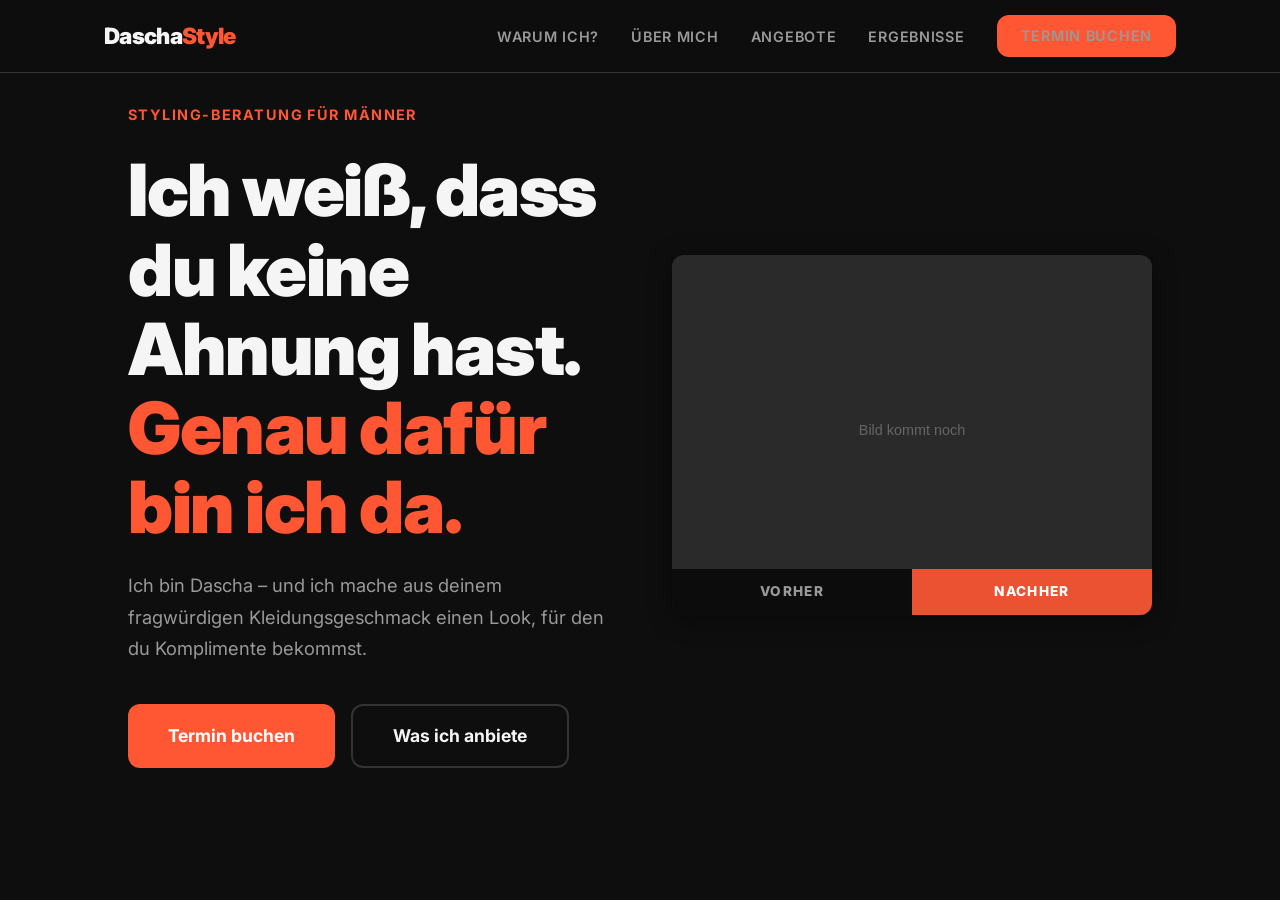
==== index.html @ de593254 "feat: hero section with before/after image and CTA Co-Authored-By: Claude Opus 4.6 (1M context) <nor" ====
<!DOCTYPE html>
<html lang="de">
<head>
  <meta charset="UTF-8">
  <meta name="viewport" content="width=device-width, initial-scale=1.0">
  <meta name="description" content="Styling-Beratung für Männer – Ich mache aus deinem fragwürdigen Kleidungsgeschmack einen Look, der sitzt. Komplett-Styling oder Sprechstunde buchen.">
  <title>DashaStyle – Dein Style-Upgrade</title>
  <link rel="preconnect" href="https://fonts.googleapis.com">
  <link rel="preconnect" href="https://fonts.gstatic.com" crossorigin>
  <link href="https://fonts.googleapis.com/css2?family=Inter:wght@400;600;700;800;900&display=swap" rel="stylesheet">
  <link rel="stylesheet" href="css/style.css">
</head>
<body>

  <!-- Navigation -->
  <nav class="nav" id="nav">
    <div class="nav__inner container">
      <a href="#" class="nav__logo">Dascha<span>Style</span></a>
      <button class="nav__toggle" id="nav-toggle" aria-label="Menü öffnen">
        <span></span><span></span><span></span>
      </button>
      <ul class="nav__links" id="nav-links">
        <li><a href="#problem">Warum ich?</a></li>
        <li><a href="#about">Über mich</a></li>
        <li><a href="#angebote">Angebote</a></li>
        <li><a href="#galerie">Ergebnisse</a></li>
        <li><a href="#buchung" class="btn btn-primary btn--nav">Termin buchen</a></li>
      </ul>
    </div>
  </nav>

  <main>
    <!-- Hero -->
    <section class="hero" id="hero">
      <div class="container">
        <div class="hero__content">
          <p class="hero__tagline">Styling-Beratung für Männer</p>
          <h1 class="hero__title">Ich weiß, dass du keine Ahnung hast.<br><span>Genau dafür bin ich da.</span></h1>
          <p class="hero__subtitle">Ich bin Dascha – und ich mache aus deinem fragwürdigen Kleidungsgeschmack einen Look, für den du Komplimente bekommst.</p>
          <div class="hero__ctas">
            <a href="#buchung" class="btn btn-primary">Termin buchen</a>
            <a href="#angebote" class="btn btn-outline">Was ich anbiete</a>
          </div>
        </div>
        <div class="hero__image">
          <div class="hero__before-after">
            <img src="images/hero-before-after.webp" alt="Vorher-Nachher Transformation: Von planlos zu stylisch" onerror="this.src='images/placeholder.svg'">
            <div class="hero__labels">
              <span class="hero__label hero__label--before">Vorher</span>
              <span class="hero__label hero__label--after">Nachher</span>
            </div>
          </div>
        </div>
      </div>
    </section>
  </main>

  <script src="js/main.js"></script>
</body>
</html>
---- css/style.css ----
/* ============================================
   DashaStyle – Custom Properties & Base Styles
   ============================================ */

:root {
  /* Farben – Frech & Selbstbewusst */
  --color-bg: #0e0e0e;
  --color-bg-elevated: #1a1a1a;
  --color-bg-card: #222222;
  --color-text: #f5f5f5;
  --color-text-muted: #999999;
  --color-accent: #ff5733;
  --color-accent-hover: #ff7a5c;
  --color-highlight: #ffd700;
  --color-whatsapp: #25d366;
  --color-border: #333333;

  /* Typografie */
  --font-heading: 'Inter', 'Helvetica Neue', sans-serif;
  --font-body: 'Inter', 'Helvetica Neue', sans-serif;
  --font-size-hero: clamp(2.5rem, 6vw, 4.5rem);
  --font-size-h2: clamp(1.8rem, 4vw, 3rem);
  --font-size-h3: clamp(1.2rem, 2.5vw, 1.5rem);
  --font-size-body: 1.05rem;
  --font-size-small: 0.9rem;

  /* Spacing */
  --section-padding: clamp(4rem, 8vw, 8rem) clamp(1.5rem, 5vw, 4rem);
  --container-max: 1200px;
  --gap: 2rem;

  /* Effekte */
  --radius: 12px;
  --radius-sm: 8px;
  --shadow: 0 4px 24px rgba(0, 0, 0, 0.4);
  --transition: 0.3s ease;
}

/* Reset */
*, *::before, *::after {
  margin: 0;
  padding: 0;
  box-sizing: border-box;
}

html {
  scroll-behavior: smooth;
  scroll-padding-top: 80px;
}

body {
  font-family: var(--font-body);
  font-size: var(--font-size-body);
  line-height: 1.6;
  color: var(--color-text);
  background-color: var(--color-bg);
  -webkit-font-smoothing: antialiased;
}

img {
  max-width: 100%;
  height: auto;
  display: block;
}

a {
  color: var(--color-accent);
  text-decoration: none;
  transition: color var(--transition);
}

a:hover {
  color: var(--color-accent-hover);
}

/* Container */
.container {
  max-width: var(--container-max);
  margin: 0 auto;
  padding: 0 clamp(1.5rem, 5vw, 4rem);
}

/* Section Base */
section {
  padding: var(--section-padding);
}

section:nth-child(even) {
  background-color: var(--color-bg-elevated);
}

/* Headings */
h1, h2, h3 {
  font-family: var(--font-heading);
  font-weight: 800;
  line-height: 1.2;
  letter-spacing: -0.02em;
}

h2 {
  font-size: var(--font-size-h2);
  margin-bottom: 1.5rem;
}

h3 {
  font-size: var(--font-size-h3);
  margin-bottom: 1rem;
}

/* Buttons */
.btn {
  display: inline-flex;
  align-items: center;
  gap: 0.5rem;
  padding: 1rem 2.5rem;
  border: none;
  border-radius: var(--radius);
  font-family: var(--font-body);
  font-size: 1.1rem;
  font-weight: 700;
  cursor: pointer;
  transition: all var(--transition);
  text-decoration: none;
}

.btn-primary {
  background: var(--color-accent);
  color: #fff;
}

.btn-primary:hover {
  background: var(--color-accent-hover);
  color: #fff;
  transform: translateY(-2px);
  box-shadow: 0 6px 20px rgba(255, 87, 51, 0.4);
}

.btn-whatsapp {
  background: var(--color-whatsapp);
  color: #fff;
}

.btn-whatsapp:hover {
  background: #20bd5a;
  color: #fff;
  transform: translateY(-2px);
}

.btn-outline {
  background: transparent;
  color: var(--color-text);
  border: 2px solid var(--color-border);
}

.btn-outline:hover {
  border-color: var(--color-accent);
  color: var(--color-accent);
}

/* ============================================
   Navigation
   ============================================ */

.nav {
  position: fixed;
  top: 0;
  left: 0;
  right: 0;
  z-index: 1000;
  background: rgba(14, 14, 14, 0.9);
  backdrop-filter: blur(12px);
  border-bottom: 1px solid var(--color-border);
  transition: background var(--transition);
}

.nav__inner {
  display: flex;
  align-items: center;
  justify-content: space-between;
  height: 72px;
}

.nav__logo {
  font-size: 1.4rem;
  font-weight: 900;
  color: var(--color-text);
  letter-spacing: -0.03em;
}

.nav__logo span {
  color: var(--color-accent);
}

.nav__logo:hover {
  color: var(--color-text);
}

.nav__links {
  display: flex;
  align-items: center;
  gap: 2rem;
  list-style: none;
}

.nav__links a {
  color: var(--color-text-muted);
  font-size: var(--font-size-small);
  font-weight: 600;
  text-transform: uppercase;
  letter-spacing: 0.05em;
  transition: color var(--transition);
}

.nav__links a:hover {
  color: var(--color-text);
}

.btn--nav {
  padding: 0.6rem 1.5rem;
  font-size: var(--font-size-small);
  text-transform: uppercase;
  letter-spacing: 0.05em;
}

.nav__toggle {
  display: none;
  flex-direction: column;
  gap: 5px;
  background: none;
  border: none;
  cursor: pointer;
  padding: 4px;
}

.nav__toggle span {
  display: block;
  width: 24px;
  height: 2px;
  background: var(--color-text);
  transition: all var(--transition);
}

/* Mobile Navigation */
@media (max-width: 768px) {
  .nav__toggle {
    display: flex;
  }

  .nav__links {
    position: fixed;
    top: 72px;
    left: 0;
    right: 0;
    bottom: 0;
    flex-direction: column;
    justify-content: center;
    gap: 2.5rem;
    background: rgba(14, 14, 14, 0.98);
    backdrop-filter: blur(12px);
    transform: translateX(100%);
    transition: transform var(--transition);
  }

  .nav__links--open {
    transform: translateX(0);
  }

  .nav__links a {
    font-size: 1.2rem;
  }

  .nav__toggle--active span:nth-child(1) {
    transform: rotate(45deg) translate(5px, 5px);
  }

  .nav__toggle--active span:nth-child(2) {
    opacity: 0;
  }

  .nav__toggle--active span:nth-child(3) {
    transform: rotate(-45deg) translate(5px, -5px);
  }
}

.nav--scrolled {
  background: rgba(14, 14, 14, 0.98);
  box-shadow: 0 2px 12px rgba(0, 0, 0, 0.3);
}

/* ============================================
   Hero Section
   ============================================ */

.hero {
  min-height: 100vh;
  display: flex;
  align-items: center;
  padding-top: 72px;
  background: var(--color-bg);
  overflow: hidden;
}

.hero .container {
  display: grid;
  grid-template-columns: 1fr 1fr;
  gap: 4rem;
  align-items: center;
}

.hero__tagline {
  display: inline-block;
  color: var(--color-accent);
  font-size: var(--font-size-small);
  font-weight: 700;
  text-transform: uppercase;
  letter-spacing: 0.1em;
  margin-bottom: 1.5rem;
}

.hero__title {
  font-size: var(--font-size-hero);
  font-weight: 900;
  line-height: 1.1;
  margin-bottom: 1.5rem;
}

.hero__title span {
  color: var(--color-accent);
}

.hero__subtitle {
  font-size: 1.15rem;
  color: var(--color-text-muted);
  max-width: 500px;
  margin-bottom: 2.5rem;
  line-height: 1.7;
}

.hero__ctas {
  display: flex;
  gap: 1rem;
  flex-wrap: wrap;
}

.hero__before-after {
  position: relative;
  border-radius: var(--radius);
  overflow: hidden;
  box-shadow: var(--shadow);
}

.hero__labels {
  position: absolute;
  bottom: 0;
  left: 0;
  right: 0;
  display: flex;
}

.hero__label {
  flex: 1;
  text-align: center;
  padding: 0.75rem;
  font-weight: 800;
  font-size: 0.85rem;
  text-transform: uppercase;
  letter-spacing: 0.1em;
}

.hero__label--before {
  background: rgba(0, 0, 0, 0.7);
  color: var(--color-text-muted);
}

.hero__label--after {
  background: rgba(255, 87, 51, 0.9);
  color: #fff;
}

@media (max-width: 768px) {
  .hero .container {
    grid-template-columns: 1fr;
    text-align: center;
  }

  .hero__subtitle {
    margin-left: auto;
    margin-right: auto;
  }

  .hero__ctas {
    justify-content: center;
  }
}
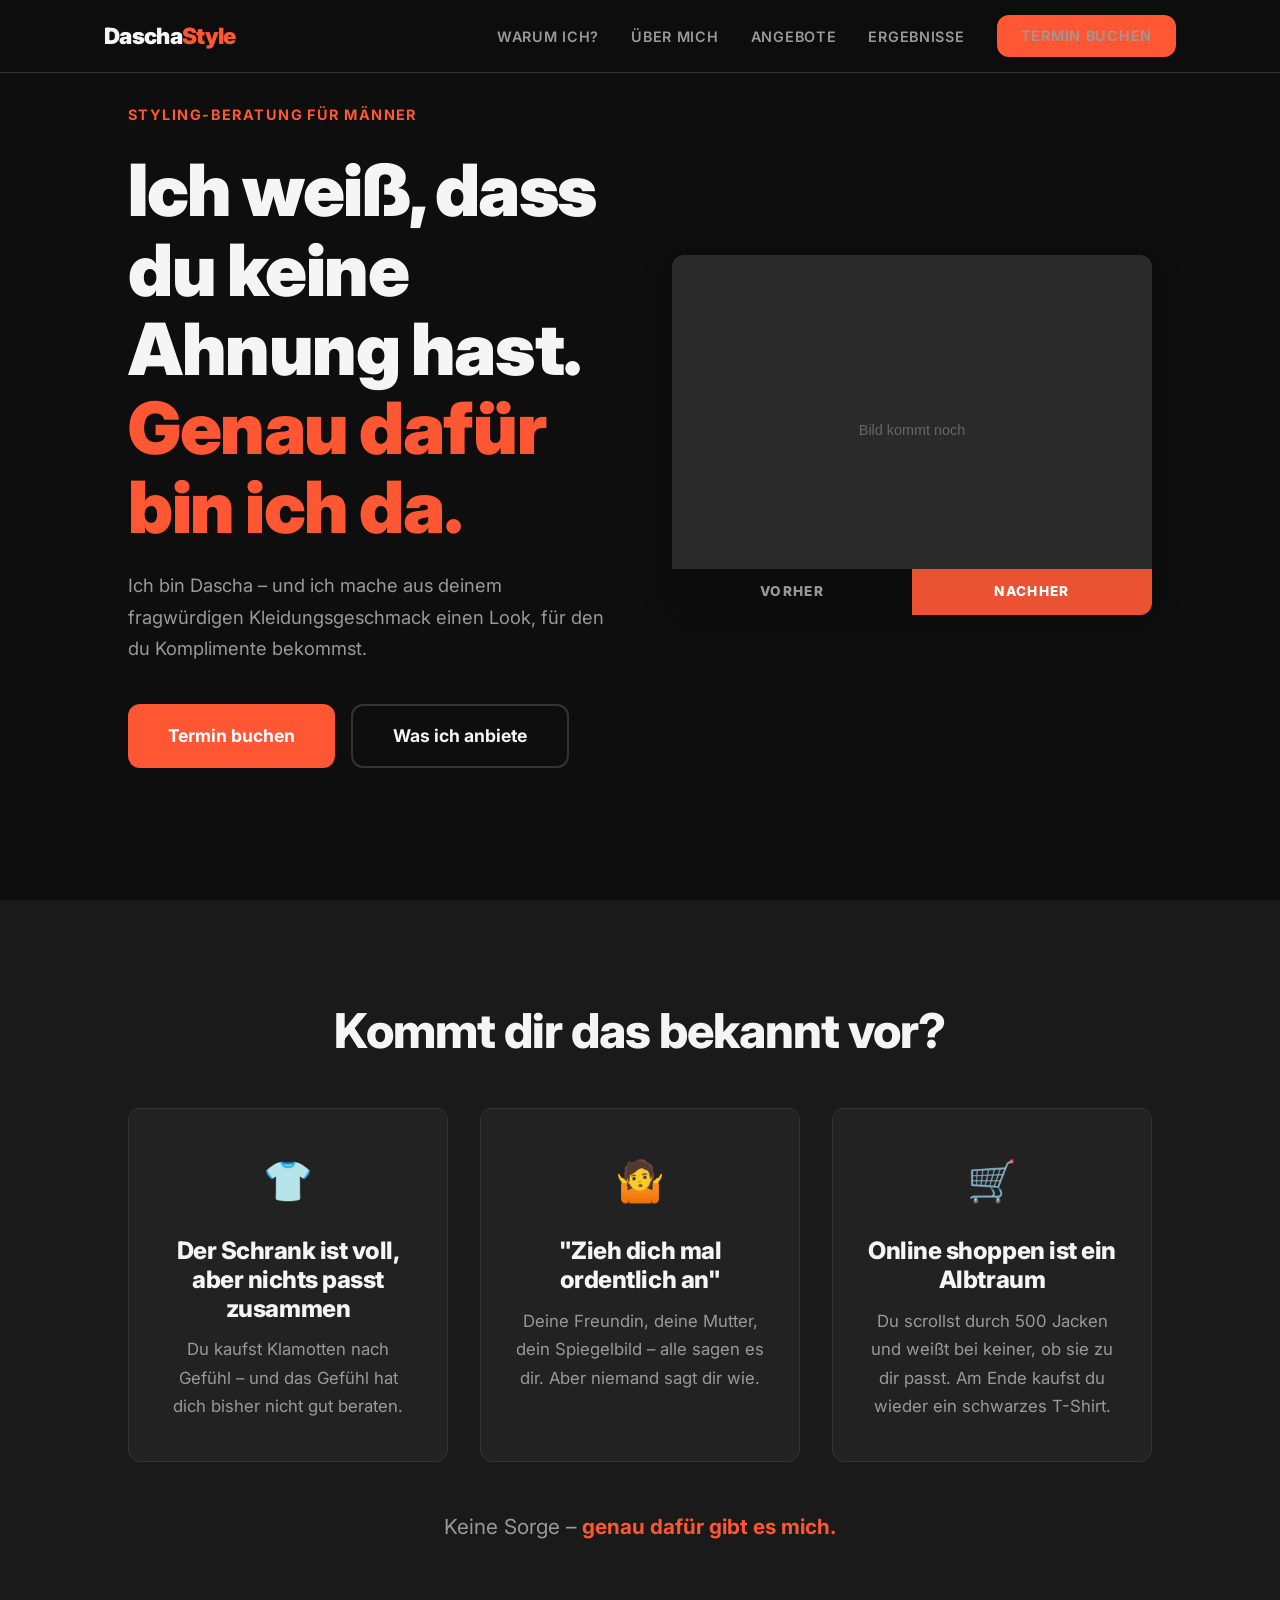
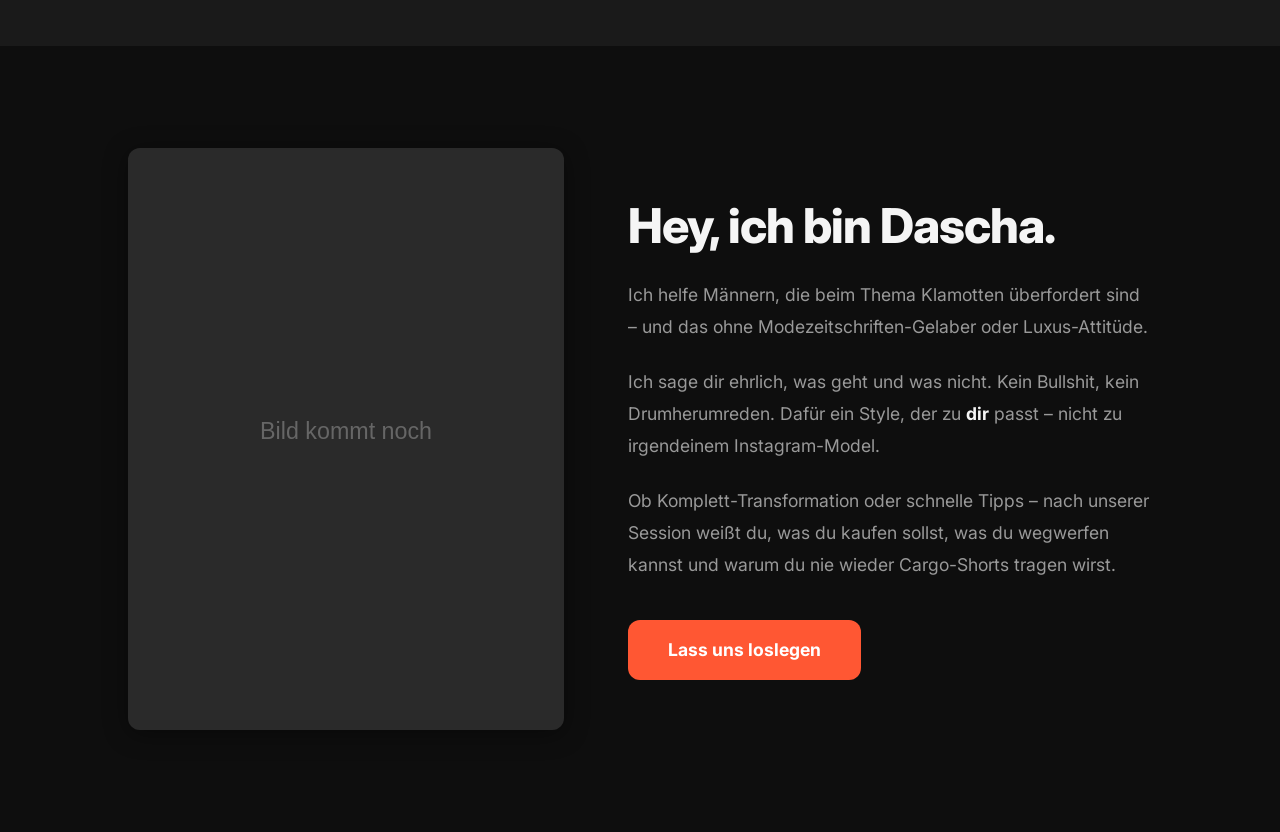
==== commit ddb3d3f3: "feat: problem section and about Dascha section Co-Authored-By: Claude Opus 4.6 (1M context) <noreply" ====
--- a/index.html
+++ b/index.html
@@ -53,6 +53,49 @@
         </div>
       </div>
     </section>
+
+    <!-- Problem -->
+    <section class="problem" id="problem">
+      <div class="container">
+        <h2>Kommt dir das bekannt vor?</h2>
+        <div class="problem__grid">
+          <div class="problem__card">
+            <span class="problem__icon">👕</span>
+            <h3>Der Schrank ist voll, aber nichts passt zusammen</h3>
+            <p>Du kaufst Klamotten nach Gefühl – und das Gefühl hat dich bisher nicht gut beraten.</p>
+          </div>
+          <div class="problem__card">
+            <span class="problem__icon">🤷</span>
+            <h3>"Zieh dich mal ordentlich an"</h3>
+            <p>Deine Freundin, deine Mutter, dein Spiegelbild – alle sagen es dir. Aber niemand sagt dir wie.</p>
+          </div>
+          <div class="problem__card">
+            <span class="problem__icon">🛒</span>
+            <h3>Online shoppen ist ein Albtraum</h3>
+            <p>Du scrollst durch 500 Jacken und weißt bei keiner, ob sie zu dir passt. Am Ende kaufst du wieder ein schwarzes T-Shirt.</p>
+          </div>
+        </div>
+        <p class="problem__closer">Keine Sorge – <strong>genau dafür gibt es mich.</strong></p>
+      </div>
+    </section>
+
+    <!-- Über Dascha -->
+    <section class="about" id="about">
+      <div class="container">
+        <div class="about__grid">
+          <div class="about__image">
+            <img src="images/dascha.webp" alt="Dascha – Deine Styling-Beraterin" onerror="this.src='images/placeholder.svg'">
+          </div>
+          <div class="about__content">
+            <h2>Hey, ich bin Dascha.</h2>
+            <p>Ich helfe Männern, die beim Thema Klamotten überfordert sind – und das ohne Modezeitschriften-Gelaber oder Luxus-Attitüde.</p>
+            <p>Ich sage dir ehrlich, was geht und was nicht. Kein Bullshit, kein Drumherumreden. Dafür ein Style, der zu <strong>dir</strong> passt – nicht zu irgendeinem Instagram-Model.</p>
+            <p>Ob Komplett-Transformation oder schnelle Tipps – nach unserer Session weißt du, was du kaufen sollst, was du wegwerfen kannst und warum du nie wieder Cargo-Shorts tragen wirst.</p>
+            <a href="#buchung" class="btn btn-primary">Lass uns loslegen</a>
+          </div>
+        </div>
+      </div>
+    </section>
   </main>
 
   <script src="js/main.js"></script>
--- a/css/style.css
+++ b/css/style.css
@@ -392,3 +392,105 @@
     justify-content: center;
   }
 }
+
+/* ============================================
+   Problem Section
+   ============================================ */
+
+.problem {
+  text-align: center;
+}
+
+.problem h2 {
+  margin-bottom: 3rem;
+}
+
+.problem__grid {
+  display: grid;
+  grid-template-columns: repeat(auto-fit, minmax(280px, 1fr));
+  gap: var(--gap);
+  margin-bottom: 3rem;
+}
+
+.problem__card {
+  background: var(--color-bg-card);
+  border: 1px solid var(--color-border);
+  border-radius: var(--radius);
+  padding: 2.5rem 2rem;
+  transition: transform var(--transition), border-color var(--transition);
+}
+
+.problem__card:hover {
+  transform: translateY(-4px);
+  border-color: var(--color-accent);
+}
+
+.problem__icon {
+  font-size: 2.5rem;
+  display: block;
+  margin-bottom: 1.5rem;
+}
+
+.problem__card h3 {
+  margin-bottom: 0.75rem;
+}
+
+.problem__card p {
+  color: var(--color-text-muted);
+  line-height: 1.7;
+}
+
+.problem__closer {
+  font-size: 1.3rem;
+  color: var(--color-text-muted);
+}
+
+.problem__closer strong {
+  color: var(--color-accent);
+}
+
+/* ============================================
+   About Section
+   ============================================ */
+
+.about__grid {
+  display: grid;
+  grid-template-columns: 1fr 1.2fr;
+  gap: 4rem;
+  align-items: center;
+}
+
+.about__image img {
+  border-radius: var(--radius);
+  box-shadow: var(--shadow);
+  aspect-ratio: 3 / 4;
+  object-fit: cover;
+  width: 100%;
+}
+
+.about__content p {
+  color: var(--color-text-muted);
+  margin-bottom: 1.5rem;
+  line-height: 1.8;
+  font-size: 1.1rem;
+}
+
+.about__content strong {
+  color: var(--color-text);
+}
+
+.about__content .btn {
+  margin-top: 1rem;
+}
+
+@media (max-width: 768px) {
+  .about__grid {
+    grid-template-columns: 1fr;
+    text-align: center;
+  }
+
+  .about__image img {
+    max-width: 320px;
+    margin: 0 auto;
+  }
+}
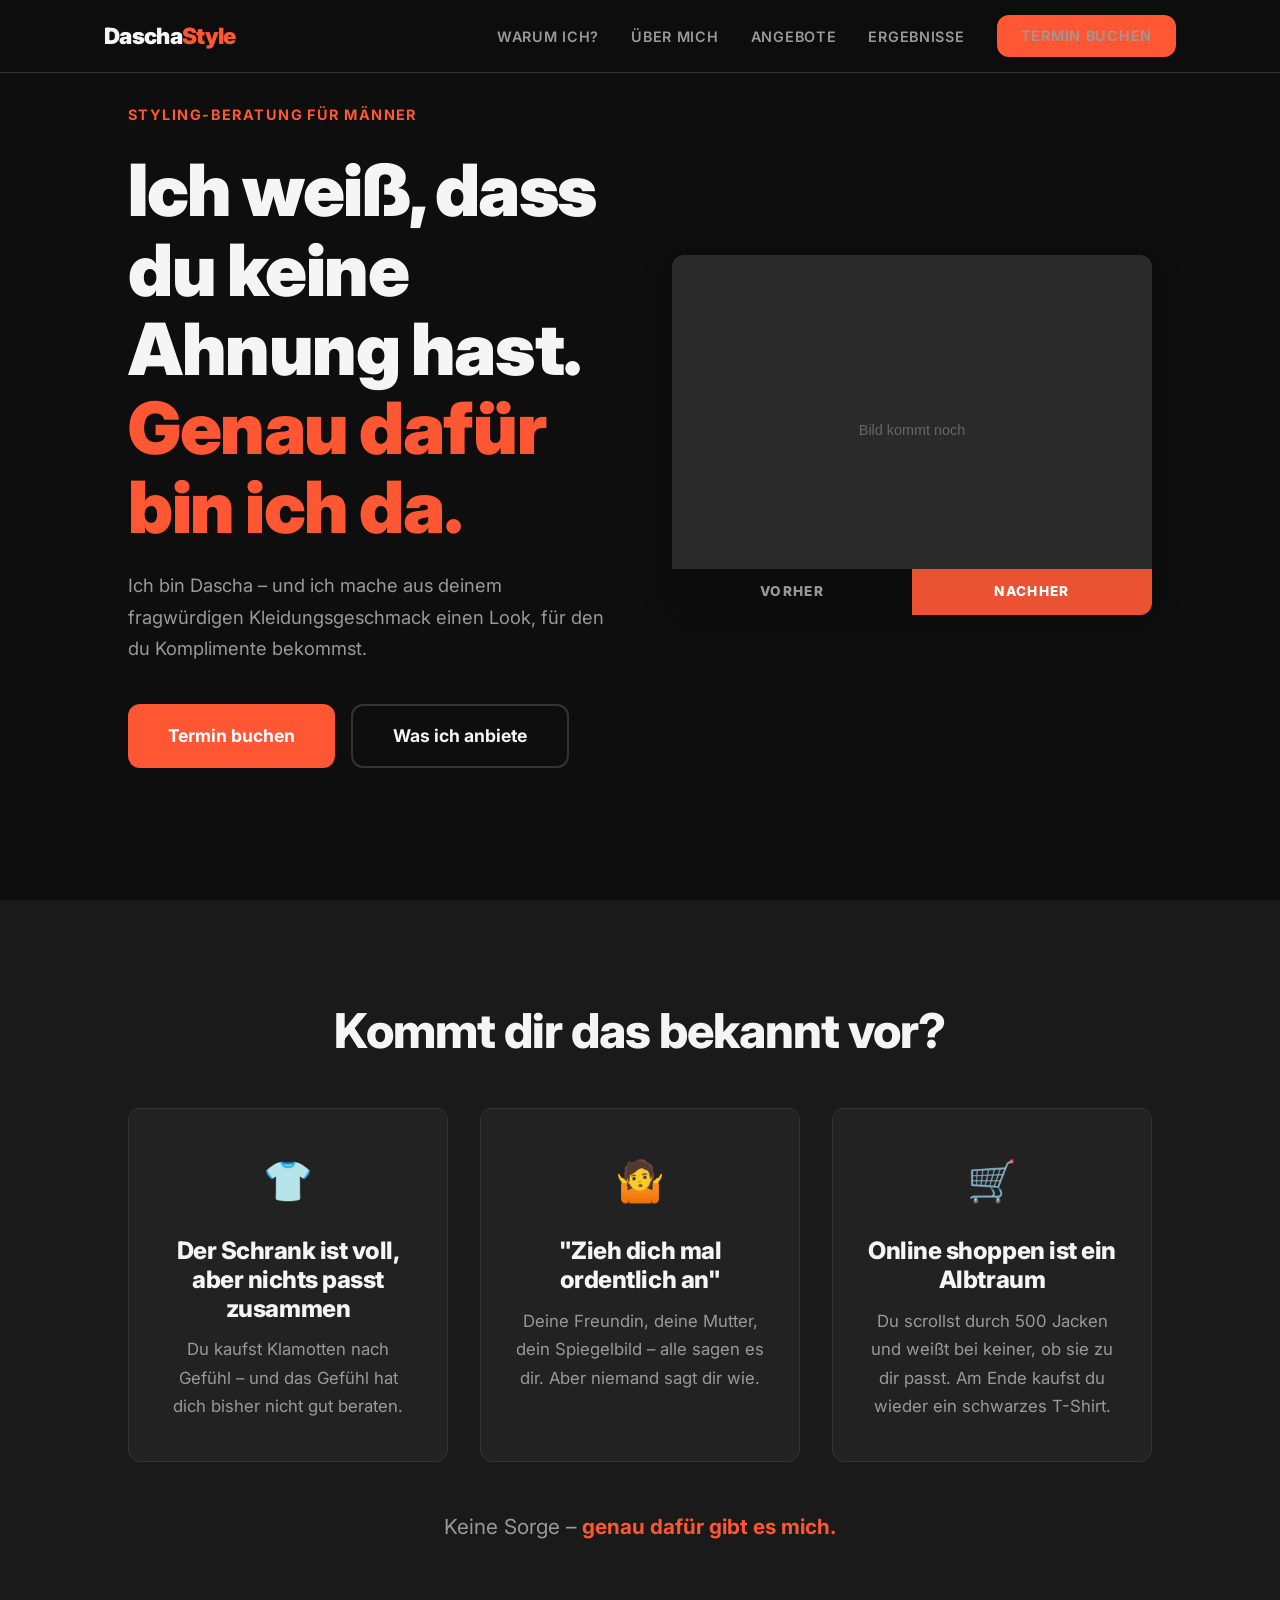
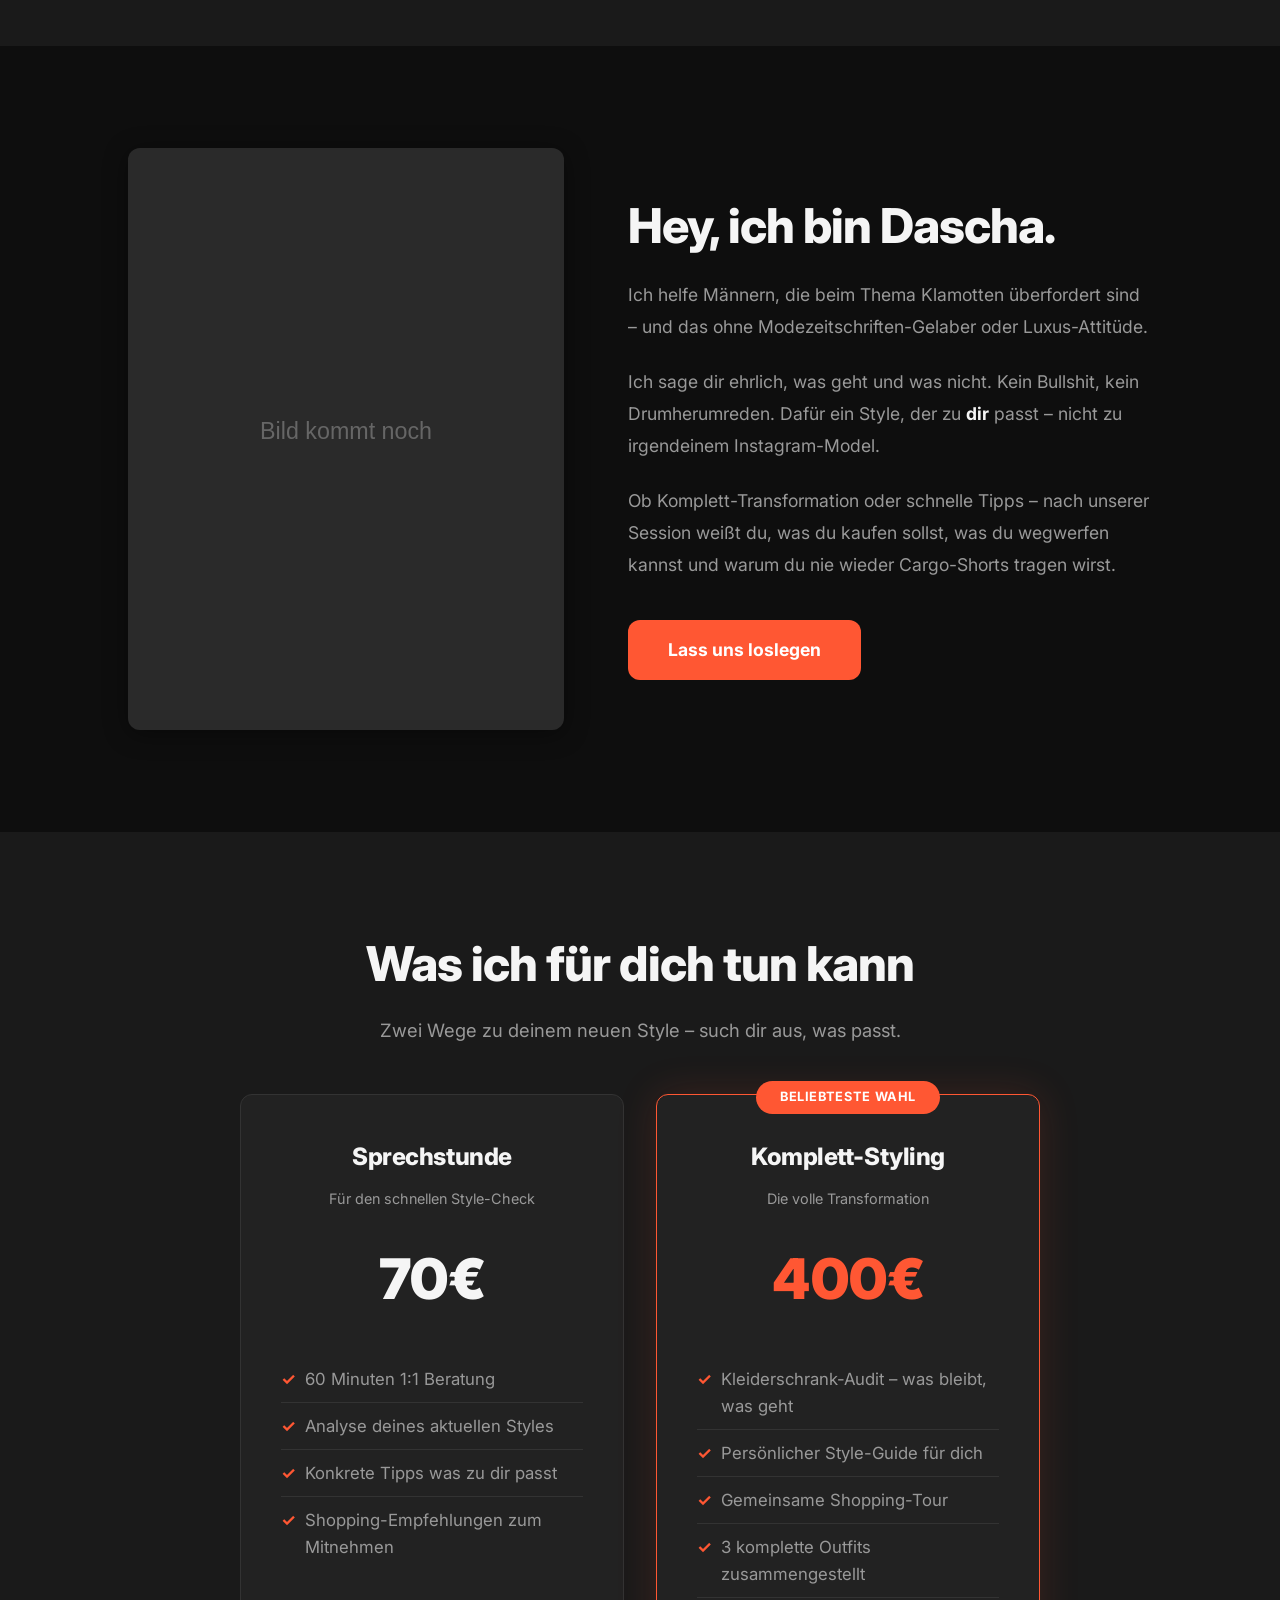
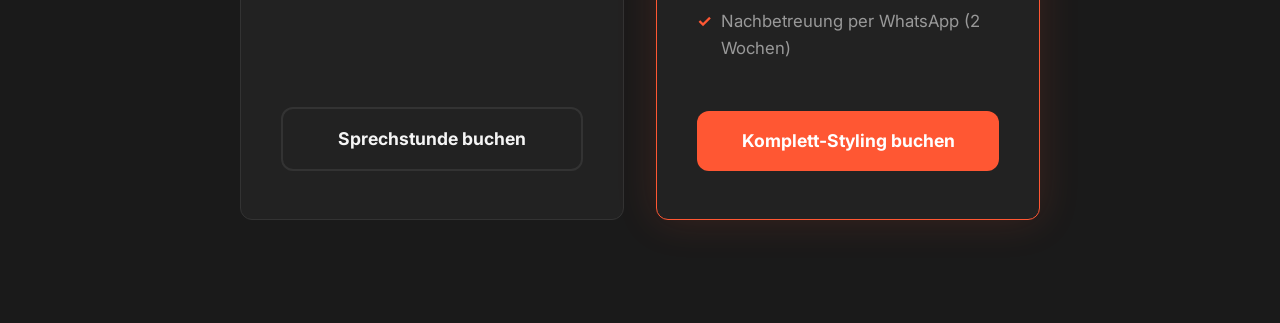
==== commit cb776502: "feat: pricing section with two service tiers Co-Authored-By: Claude Opus 4.6 (1M context) <noreply@a" ====
--- a/index.html
+++ b/index.html
@@ -96,6 +96,53 @@
         </div>
       </div>
     </section>
+
+    <!-- Angebote -->
+    <section class="pricing" id="angebote">
+      <div class="container">
+        <h2>Was ich für dich tun kann</h2>
+        <p class="pricing__subtitle">Zwei Wege zu deinem neuen Style – such dir aus, was passt.</p>
+        <div class="pricing__grid">
+
+          <div class="pricing__card">
+            <div class="pricing__header">
+              <h3>Sprechstunde</h3>
+              <p class="pricing__tagline">Für den schnellen Style-Check</p>
+            </div>
+            <div class="pricing__price">
+              <span class="pricing__amount">70€</span>
+            </div>
+            <ul class="pricing__features">
+              <li>60 Minuten 1:1 Beratung</li>
+              <li>Analyse deines aktuellen Styles</li>
+              <li>Konkrete Tipps was zu dir passt</li>
+              <li>Shopping-Empfehlungen zum Mitnehmen</li>
+            </ul>
+            <a href="#buchung" class="btn btn-outline">Sprechstunde buchen</a>
+          </div>
+
+          <div class="pricing__card pricing__card--featured">
+            <div class="pricing__badge">Beliebteste Wahl</div>
+            <div class="pricing__header">
+              <h3>Komplett-Styling</h3>
+              <p class="pricing__tagline">Die volle Transformation</p>
+            </div>
+            <div class="pricing__price">
+              <span class="pricing__amount">400€</span>
+            </div>
+            <ul class="pricing__features">
+              <li>Kleiderschrank-Audit – was bleibt, was geht</li>
+              <li>Persönlicher Style-Guide für dich</li>
+              <li>Gemeinsame Shopping-Tour</li>
+              <li>3 komplette Outfits zusammengestellt</li>
+              <li>Nachbetreuung per WhatsApp (2 Wochen)</li>
+            </ul>
+            <a href="#buchung" class="btn btn-primary">Komplett-Styling buchen</a>
+          </div>
+
+        </div>
+      </div>
+    </section>
   </main>
 
   <script src="js/main.js"></script>
--- a/css/style.css
+++ b/css/style.css
@@ -494,3 +494,116 @@
     margin: 0 auto;
   }
 }
+
+/* ============================================
+   Pricing Section
+   ============================================ */
+
+.pricing {
+  text-align: center;
+}
+
+.pricing__subtitle {
+  color: var(--color-text-muted);
+  font-size: 1.15rem;
+  margin-bottom: 3rem;
+}
+
+.pricing__grid {
+  display: grid;
+  grid-template-columns: repeat(auto-fit, minmax(320px, 1fr));
+  gap: var(--gap);
+  max-width: 800px;
+  margin: 0 auto;
+}
+
+.pricing__card {
+  background: var(--color-bg-card);
+  border: 1px solid var(--color-border);
+  border-radius: var(--radius);
+  padding: 3rem 2.5rem;
+  display: flex;
+  flex-direction: column;
+  align-items: center;
+  position: relative;
+  transition: transform var(--transition);
+}
+
+.pricing__card:hover {
+  transform: translateY(-4px);
+}
+
+.pricing__card--featured {
+  border-color: var(--color-accent);
+  box-shadow: 0 0 40px rgba(255, 87, 51, 0.15);
+}
+
+.pricing__badge {
+  position: absolute;
+  top: -14px;
+  background: var(--color-accent);
+  color: #fff;
+  padding: 0.4rem 1.5rem;
+  border-radius: 50px;
+  font-size: 0.8rem;
+  font-weight: 700;
+  text-transform: uppercase;
+  letter-spacing: 0.05em;
+}
+
+.pricing__header {
+  margin-bottom: 1.5rem;
+}
+
+.pricing__tagline {
+  color: var(--color-text-muted);
+  font-size: var(--font-size-small);
+  margin-top: 0.5rem;
+}
+
+.pricing__price {
+  margin-bottom: 2rem;
+}
+
+.pricing__amount {
+  font-size: 3.5rem;
+  font-weight: 900;
+  color: var(--color-text);
+}
+
+.pricing__card--featured .pricing__amount {
+  color: var(--color-accent);
+}
+
+.pricing__features {
+  list-style: none;
+  text-align: left;
+  margin-bottom: 2.5rem;
+  width: 100%;
+}
+
+.pricing__features li {
+  padding: 0.6rem 0;
+  padding-left: 1.5rem;
+  position: relative;
+  color: var(--color-text-muted);
+  border-bottom: 1px solid var(--color-border);
+}
+
+.pricing__features li:last-child {
+  border-bottom: none;
+}
+
+.pricing__features li::before {
+  content: '✓';
+  position: absolute;
+  left: 0;
+  color: var(--color-accent);
+  font-weight: 700;
+}
+
+.pricing__card .btn {
+  margin-top: auto;
+  width: 100%;
+  justify-content: center;
+}
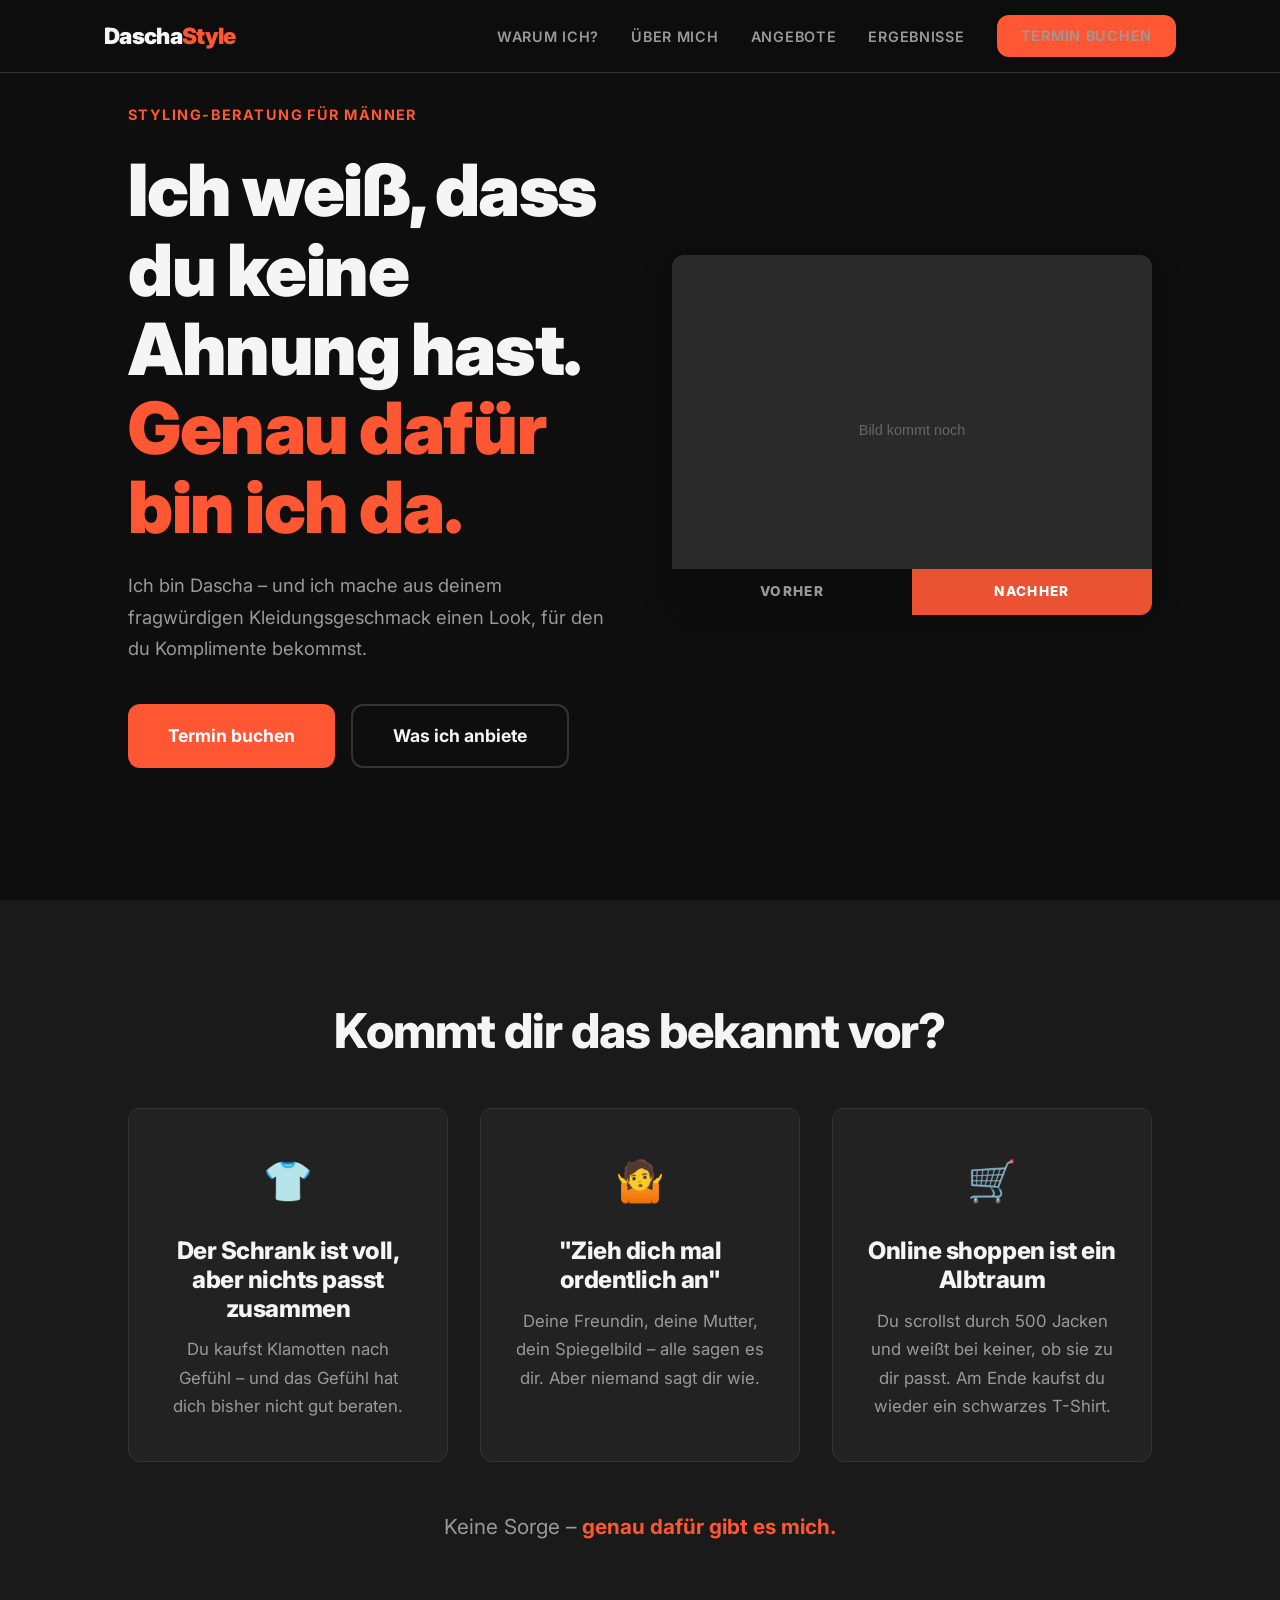
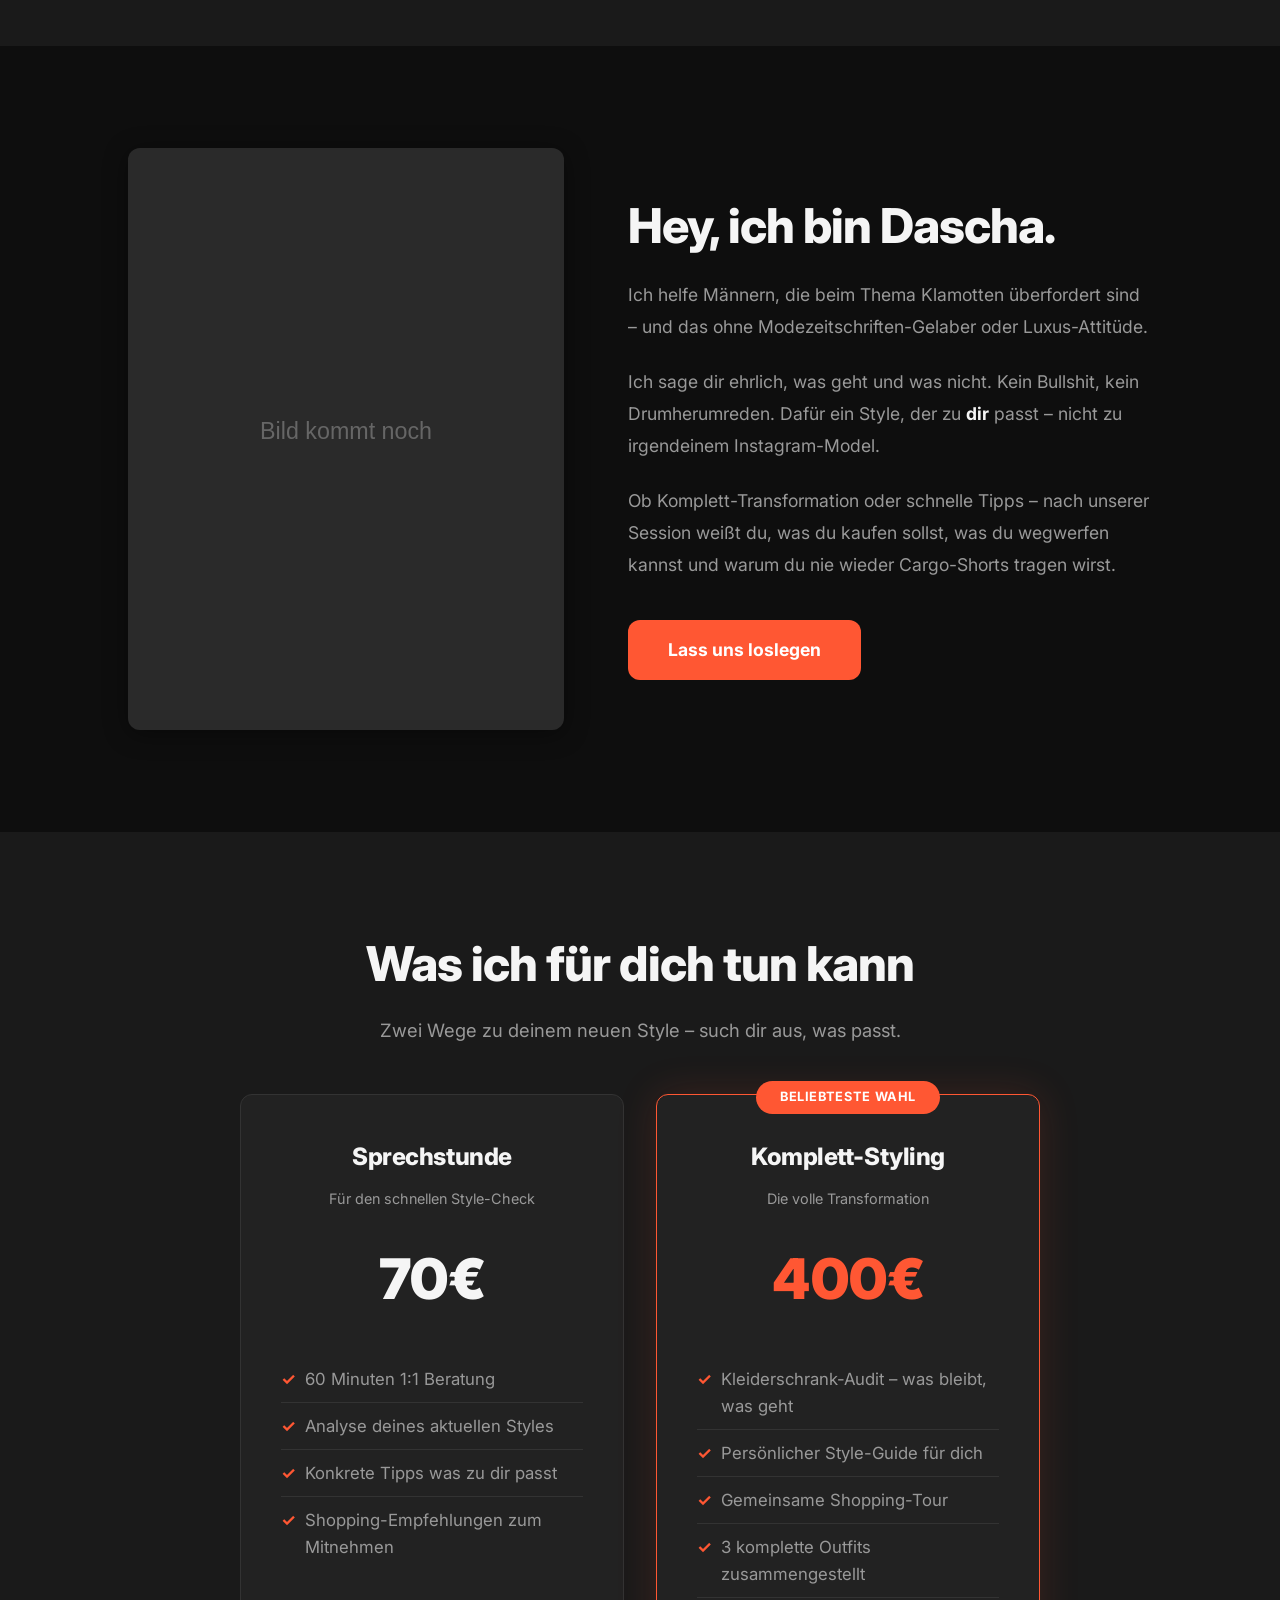
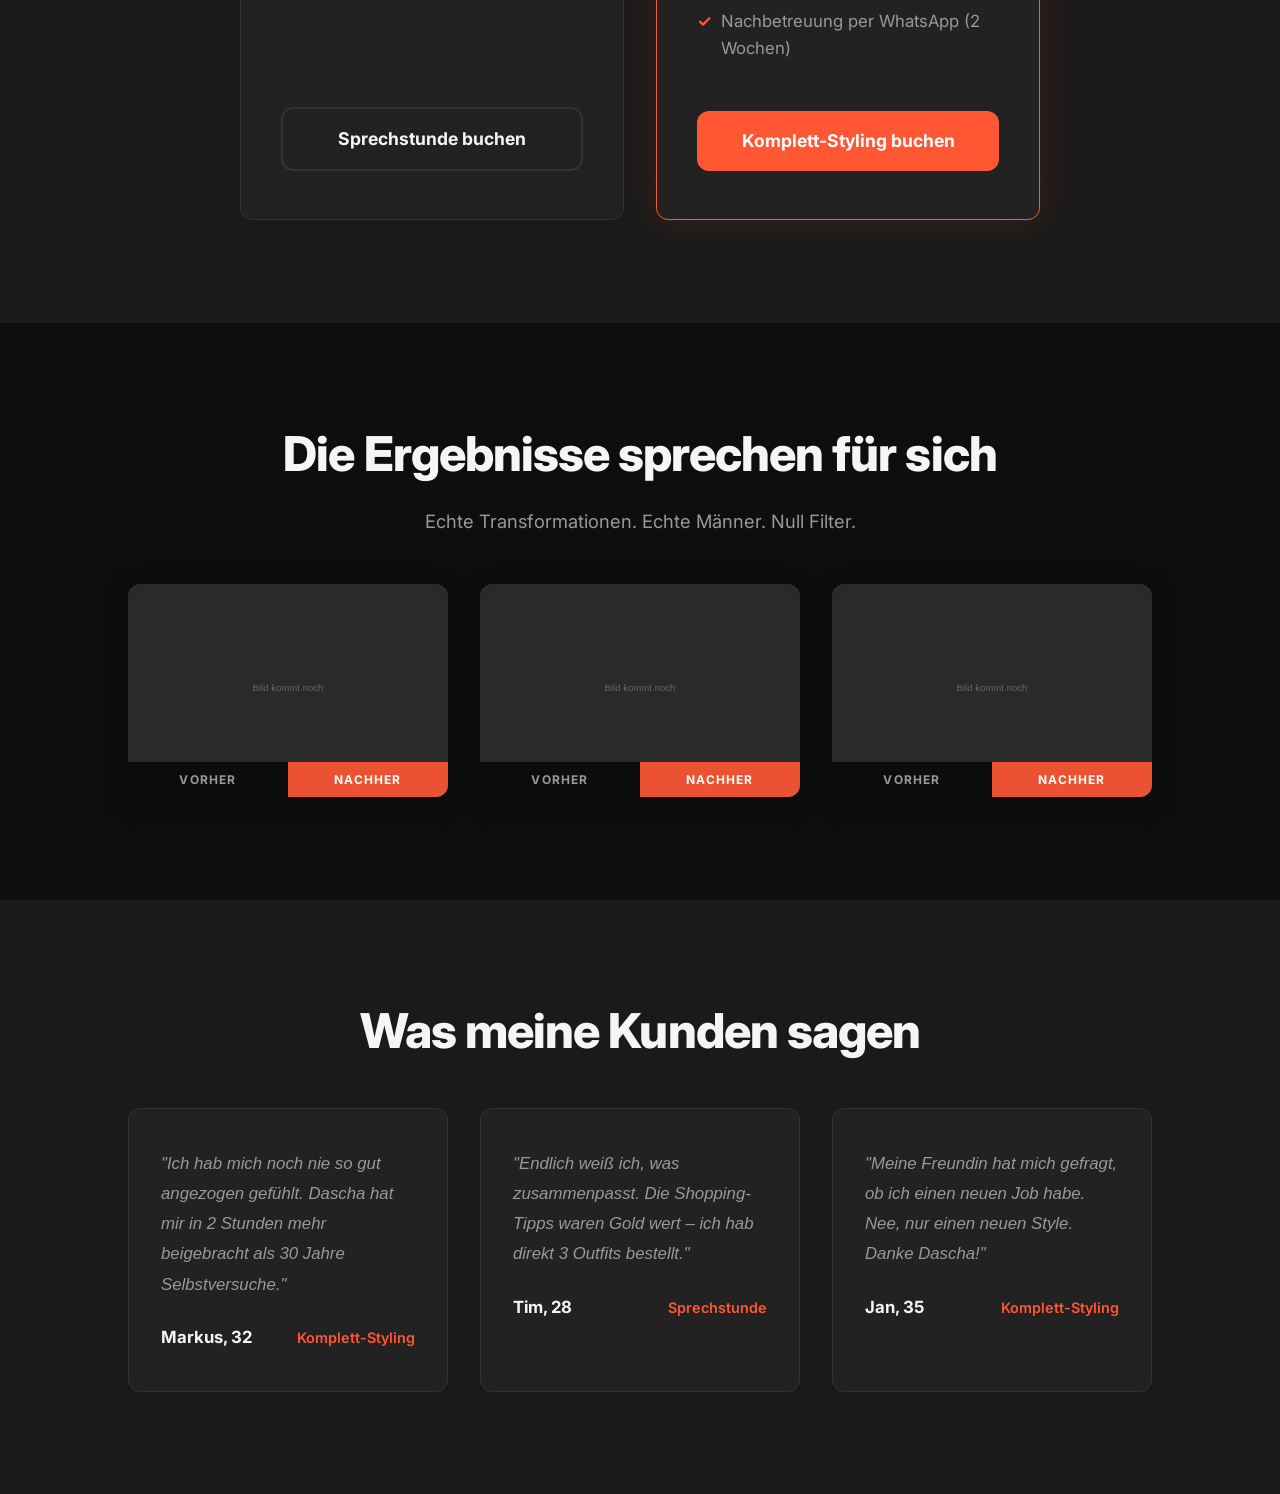
==== commit 90df722d: "feat: gallery and testimonials sections Co-Authored-By: Claude Opus 4.6 (1M context) <noreply@anthro" ====
--- a/index.html
+++ b/index.html
@@ -143,6 +143,67 @@
         </div>
       </div>
     </section>
+
+    <!-- Vorher/Nachher Galerie -->
+    <section class="gallery" id="galerie">
+      <div class="container">
+        <h2>Die Ergebnisse sprechen für sich</h2>
+        <p class="gallery__subtitle">Echte Transformationen. Echte Männer. Null Filter.</p>
+        <div class="gallery__grid">
+          <div class="gallery__item">
+            <img src="images/placeholder.svg" alt="Transformation 1">
+            <div class="gallery__labels">
+              <span class="gallery__label gallery__label--before">Vorher</span>
+              <span class="gallery__label gallery__label--after">Nachher</span>
+            </div>
+          </div>
+          <div class="gallery__item">
+            <img src="images/placeholder.svg" alt="Transformation 2">
+            <div class="gallery__labels">
+              <span class="gallery__label gallery__label--before">Vorher</span>
+              <span class="gallery__label gallery__label--after">Nachher</span>
+            </div>
+          </div>
+          <div class="gallery__item">
+            <img src="images/placeholder.svg" alt="Transformation 3">
+            <div class="gallery__labels">
+              <span class="gallery__label gallery__label--before">Vorher</span>
+              <span class="gallery__label gallery__label--after">Nachher</span>
+            </div>
+          </div>
+        </div>
+      </div>
+    </section>
+
+    <!-- Testimonials -->
+    <section class="testimonials" id="testimonials">
+      <div class="container">
+        <h2>Was meine Kunden sagen</h2>
+        <div class="testimonials__grid">
+          <blockquote class="testimonial">
+            <p class="testimonial__text">"Ich hab mich noch nie so gut angezogen gefühlt. Dascha hat mir in 2 Stunden mehr beigebracht als 30 Jahre Selbstversuche."</p>
+            <footer class="testimonial__author">
+              <strong>Markus, 32</strong>
+              <span>Komplett-Styling</span>
+            </footer>
+          </blockquote>
+          <blockquote class="testimonial">
+            <p class="testimonial__text">"Endlich weiß ich, was zusammenpasst. Die Shopping-Tipps waren Gold wert – ich hab direkt 3 Outfits bestellt."</p>
+            <footer class="testimonial__author">
+              <strong>Tim, 28</strong>
+              <span>Sprechstunde</span>
+            </footer>
+          </blockquote>
+          <blockquote class="testimonial">
+            <p class="testimonial__text">"Meine Freundin hat mich gefragt, ob ich einen neuen Job habe. Nee, nur einen neuen Style. Danke Dascha!"</p>
+            <footer class="testimonial__author">
+              <strong>Jan, 35</strong>
+              <span>Komplett-Styling</span>
+            </footer>
+          </blockquote>
+        </div>
+      </div>
+    </section>
   </main>
 
   <script src="js/main.js"></script>
--- a/css/style.css
+++ b/css/style.css
@@ -607,3 +607,124 @@
   width: 100%;
   justify-content: center;
 }
+
+/* ============================================
+   Gallery Section
+   ============================================ */
+
+.gallery {
+  text-align: center;
+}
+
+.gallery__subtitle {
+  color: var(--color-text-muted);
+  font-size: 1.15rem;
+  margin-bottom: 3rem;
+}
+
+.gallery__grid {
+  display: grid;
+  grid-template-columns: repeat(auto-fit, minmax(300px, 1fr));
+  gap: var(--gap);
+}
+
+.gallery__item {
+  position: relative;
+  border-radius: var(--radius);
+  overflow: hidden;
+  box-shadow: var(--shadow);
+  transition: transform var(--transition);
+}
+
+.gallery__item:hover {
+  transform: scale(1.02);
+}
+
+.gallery__item img {
+  width: 100%;
+  aspect-ratio: 3 / 2;
+  object-fit: cover;
+}
+
+.gallery__labels {
+  position: absolute;
+  bottom: 0;
+  left: 0;
+  right: 0;
+  display: flex;
+}
+
+.gallery__label {
+  flex: 1;
+  text-align: center;
+  padding: 0.5rem;
+  font-weight: 700;
+  font-size: 0.75rem;
+  text-transform: uppercase;
+  letter-spacing: 0.1em;
+}
+
+.gallery__label--before {
+  background: rgba(0, 0, 0, 0.7);
+  color: var(--color-text-muted);
+}
+
+.gallery__label--after {
+  background: rgba(255, 87, 51, 0.9);
+  color: #fff;
+}
+
+/* ============================================
+   Testimonials Section
+   ============================================ */
+
+.testimonials {
+  text-align: center;
+}
+
+.testimonials h2 {
+  margin-bottom: 3rem;
+}
+
+.testimonials__grid {
+  display: grid;
+  grid-template-columns: repeat(auto-fit, minmax(300px, 1fr));
+  gap: var(--gap);
+}
+
+.testimonial {
+  background: var(--color-bg-card);
+  border: 1px solid var(--color-border);
+  border-radius: var(--radius);
+  padding: 2.5rem 2rem;
+  text-align: left;
+  transition: border-color var(--transition);
+}
+
+.testimonial:hover {
+  border-color: var(--color-accent);
+}
+
+.testimonial__text {
+  font-size: 1.05rem;
+  line-height: 1.8;
+  color: var(--color-text-muted);
+  margin-bottom: 1.5rem;
+  font-style: italic;
+}
+
+.testimonial__author {
+  display: flex;
+  justify-content: space-between;
+  align-items: center;
+}
+
+.testimonial__author strong {
+  color: var(--color-text);
+}
+
+.testimonial__author span {
+  color: var(--color-accent);
+  font-size: var(--font-size-small);
+  font-weight: 600;
+}
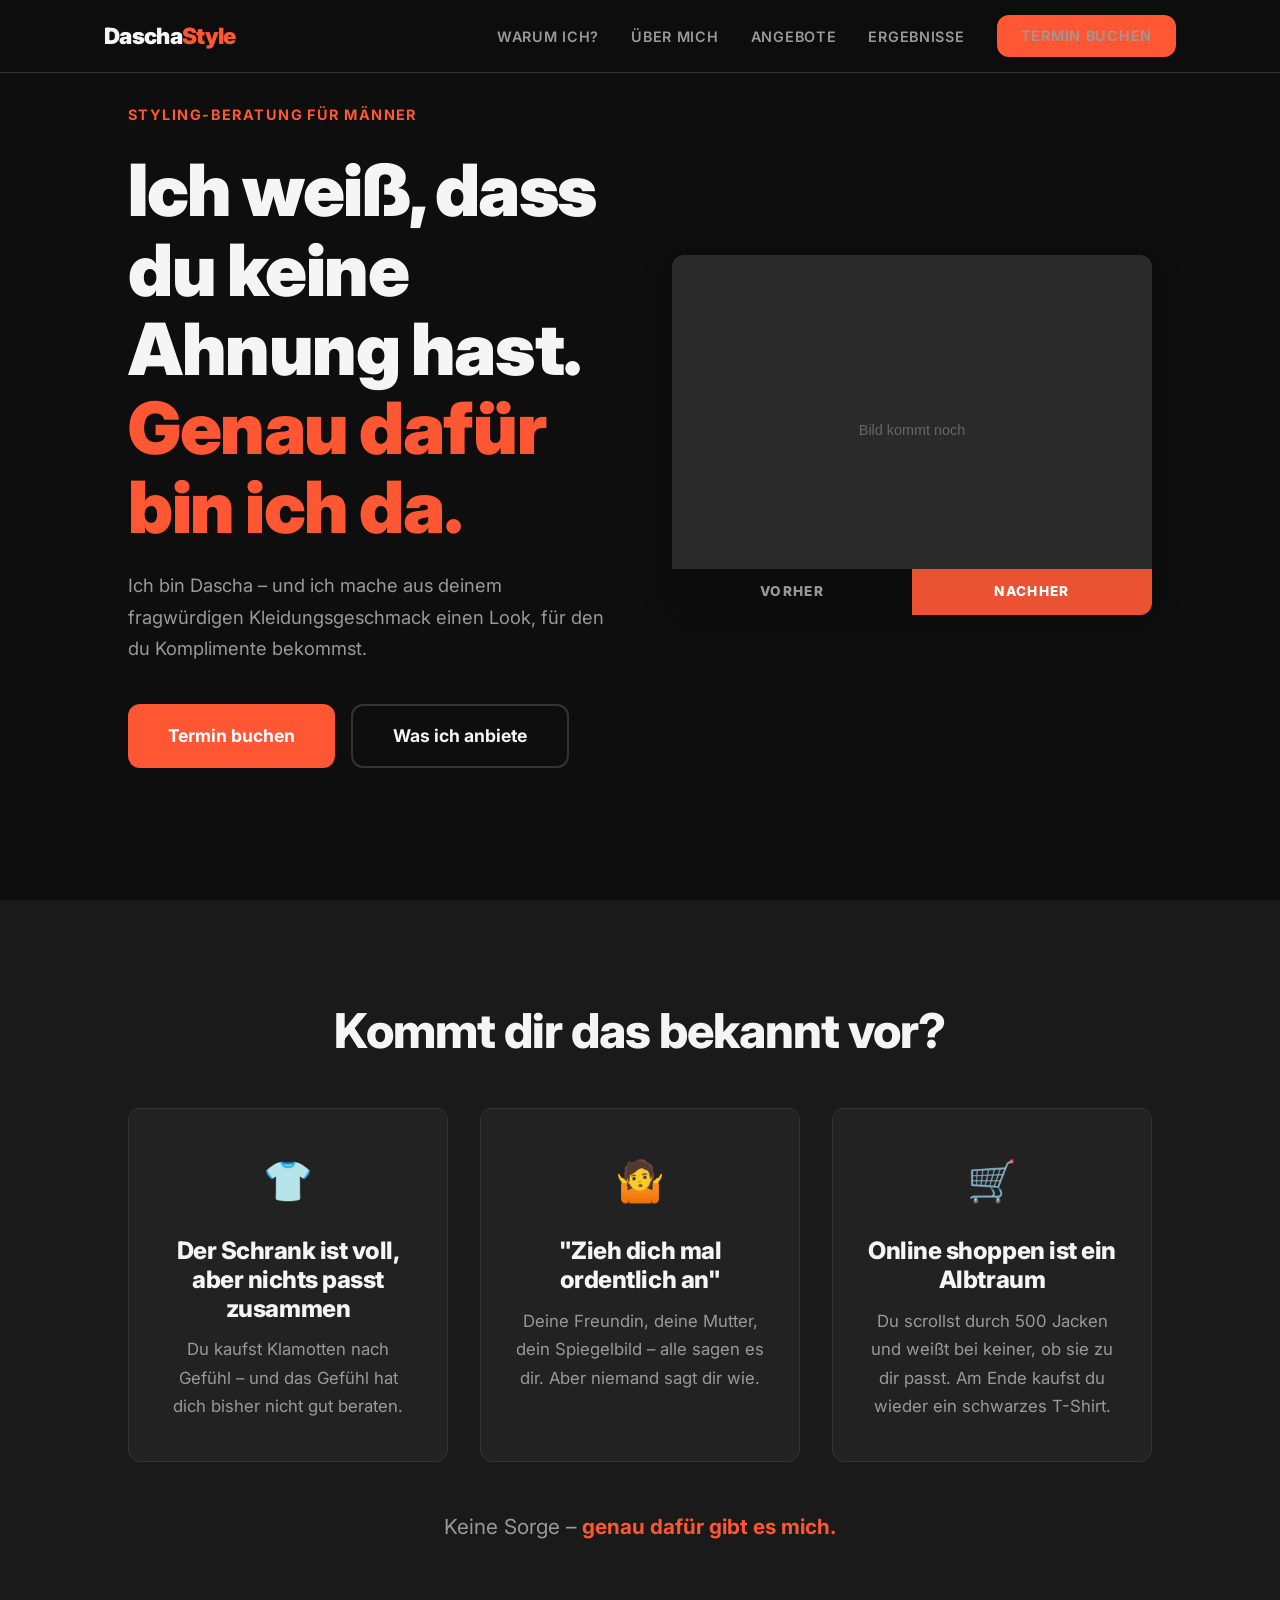
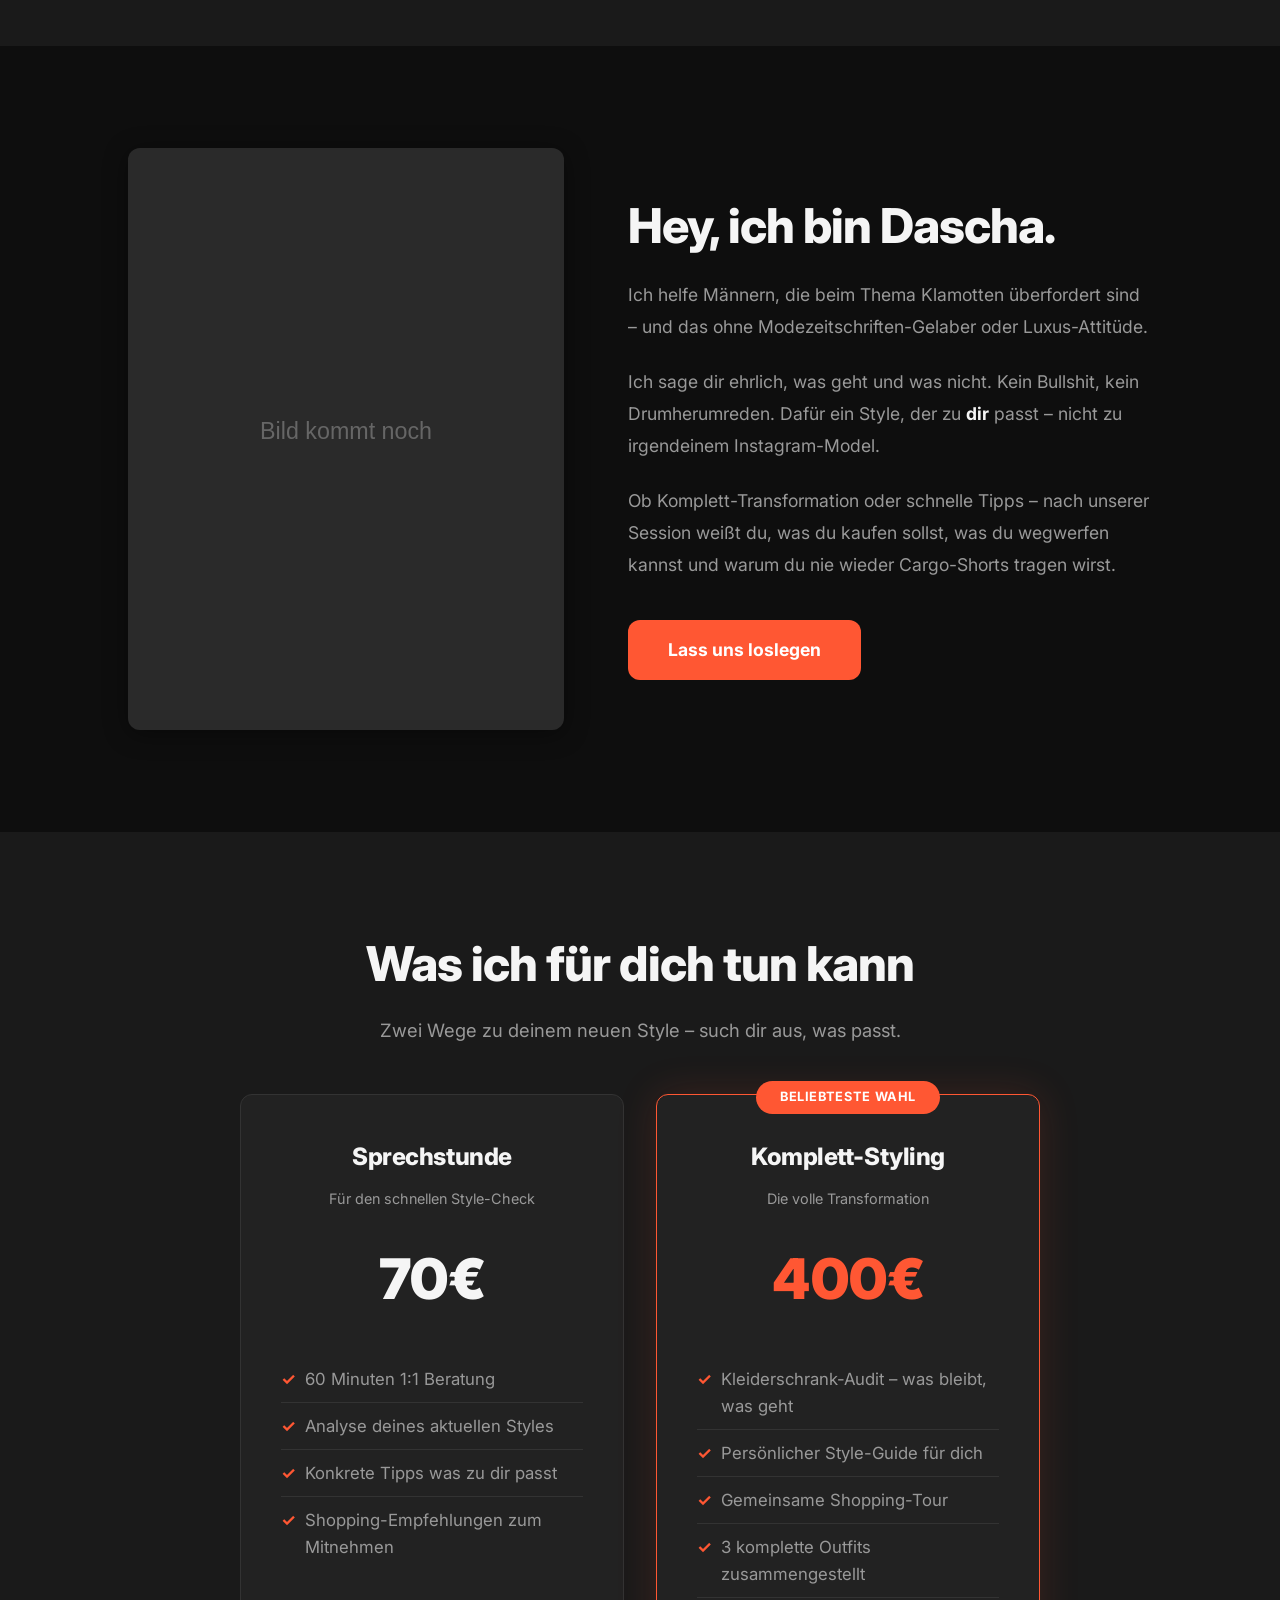
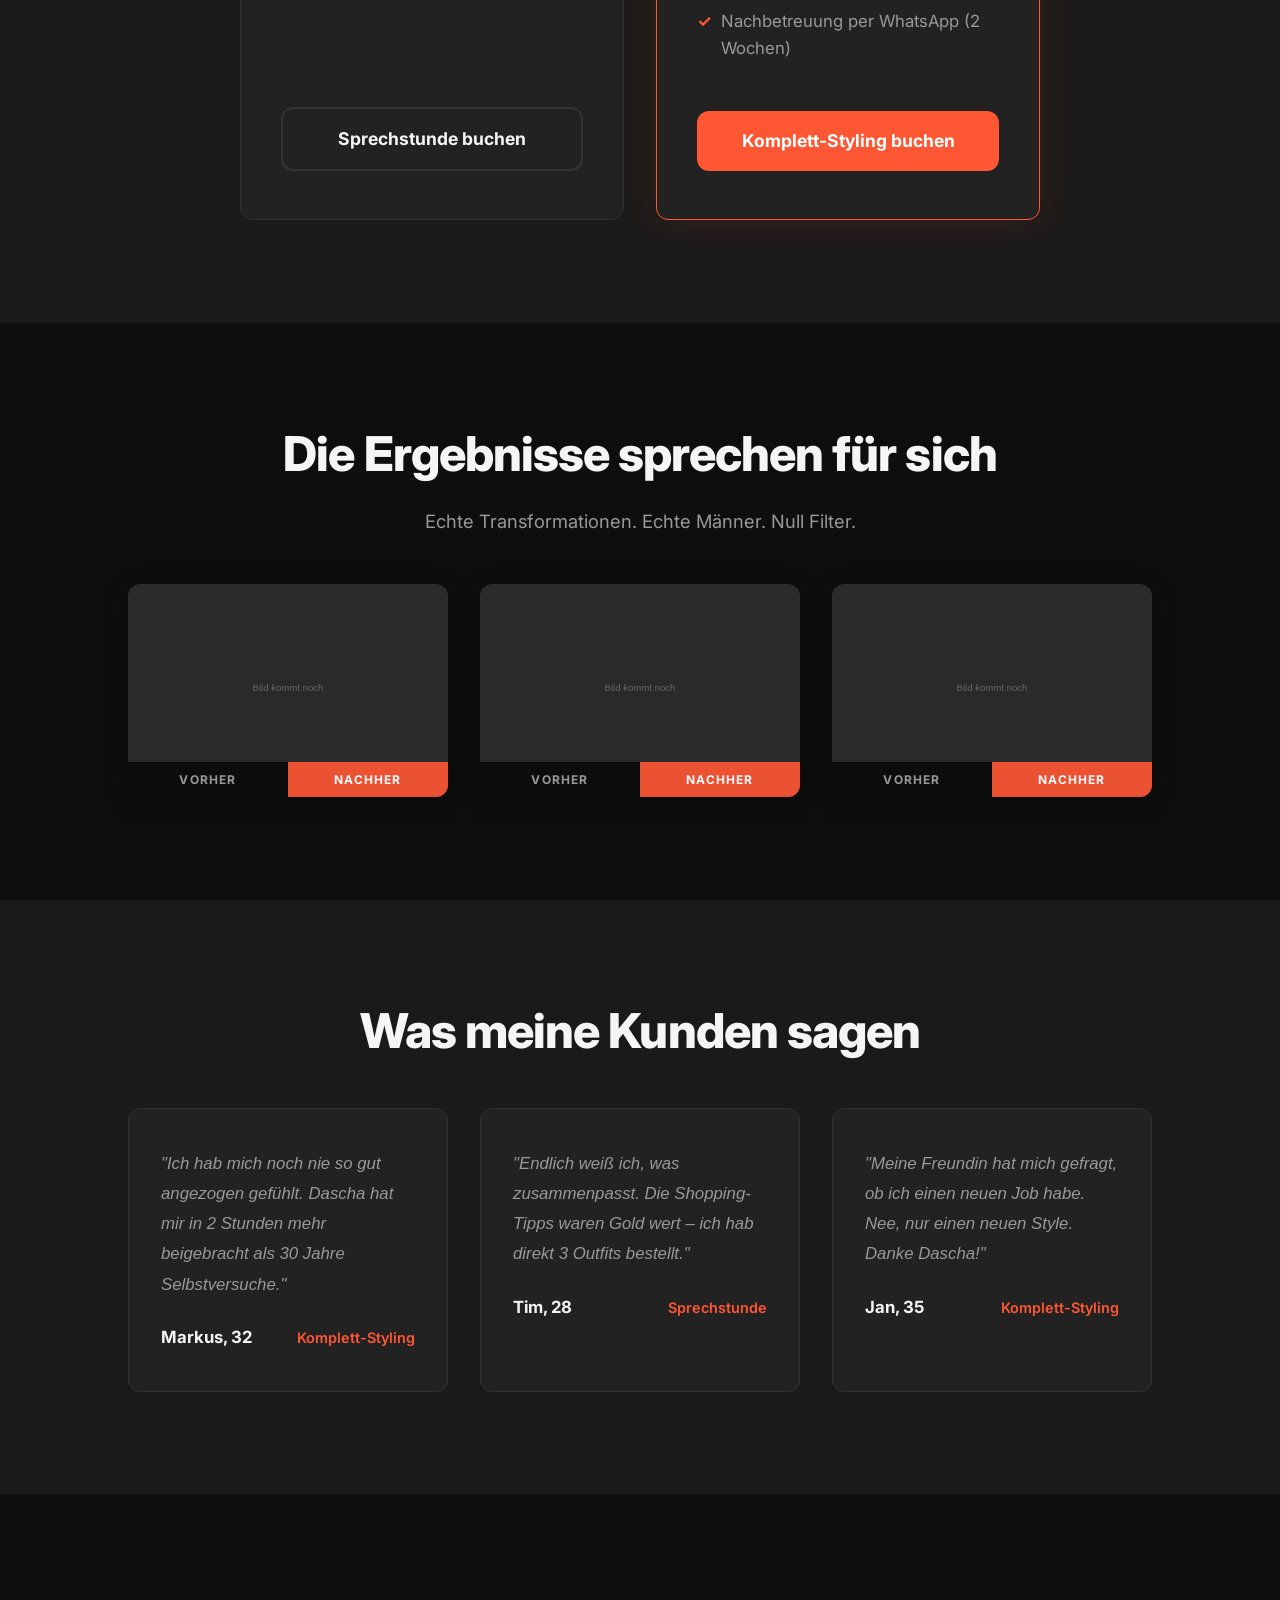
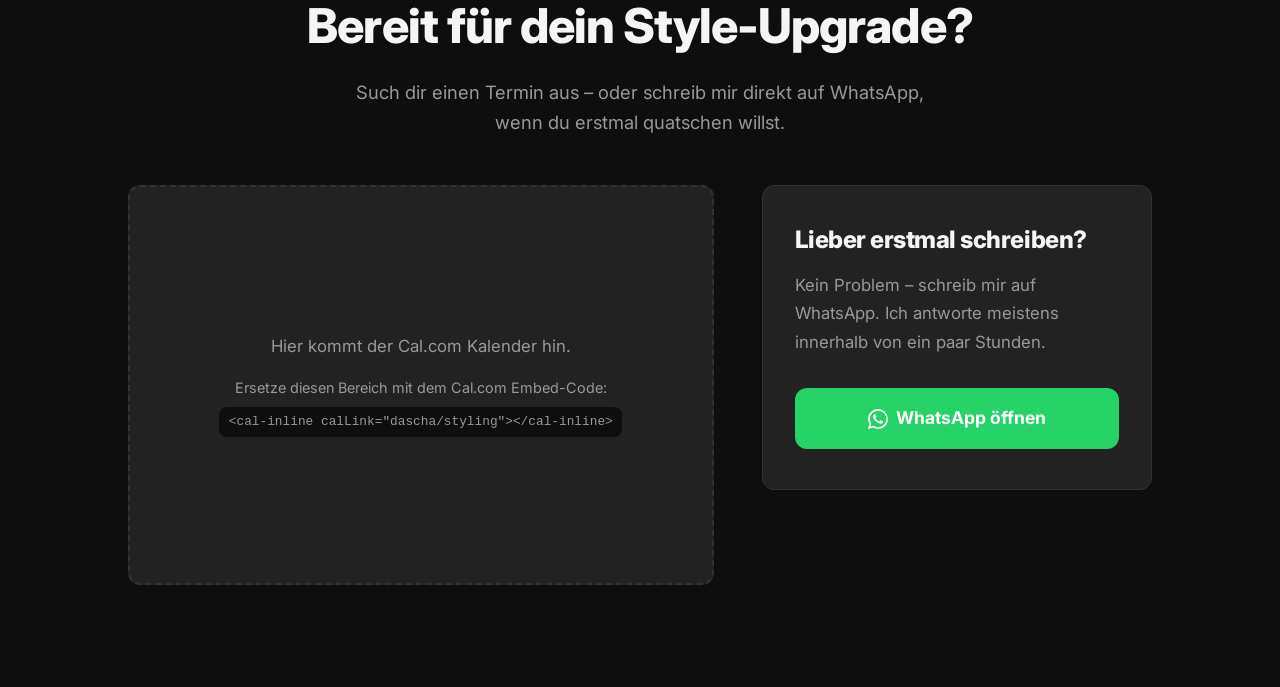
==== commit e8fd6a01: "feat: booking section with Cal.com placeholder and WhatsApp button Co-Authored-By: Claude Opus 4.6 (" ====
--- a/index.html
+++ b/index.html
@@ -204,6 +204,34 @@
         </div>
       </div>
     </section>
+
+    <!-- Buchung -->
+    <section class="booking" id="buchung">
+      <div class="container">
+        <h2>Bereit für dein Style-Upgrade?</h2>
+        <p class="booking__subtitle">Such dir einen Termin aus – oder schreib mir direkt auf WhatsApp, wenn du erstmal quatschen willst.</p>
+        <div class="booking__grid">
+          <div class="booking__calendar">
+            <!-- Cal.com Widget – ersetze DEIN_CALCOM_LINK mit dem echten Link -->
+            <div class="booking__placeholder" id="cal-embed">
+              <p>Hier kommt der Cal.com Kalender hin.</p>
+              <p class="booking__setup-hint">Ersetze diesen Bereich mit dem Cal.com Embed-Code:<br>
+              <code>&lt;cal-inline calLink="dascha/styling"&gt;&lt;/cal-inline&gt;</code></p>
+            </div>
+          </div>
+          <div class="booking__whatsapp">
+            <div class="booking__whatsapp-card">
+              <h3>Lieber erstmal schreiben?</h3>
+              <p>Kein Problem – schreib mir auf WhatsApp. Ich antworte meistens innerhalb von ein paar Stunden.</p>
+              <a href="https://wa.me/49XXXXXXXXXXX?text=Hey%20Dascha%2C%20ich%20interessiere%20mich%20f%C3%BCr%20eine%20Styling-Beratung!" class="btn btn-whatsapp" target="_blank" rel="noopener">
+                <svg width="20" height="20" viewBox="0 0 24 24" fill="currentColor"><path d="M17.472 14.382c-.297-.149-1.758-.867-2.03-.967-.273-.099-.471-.148-.67.15-.197.297-.767.966-.94 1.164-.173.199-.347.223-.644.075-.297-.15-1.255-.463-2.39-1.475-.883-.788-1.48-1.761-1.653-2.059-.173-.297-.018-.458.13-.606.134-.133.298-.347.446-.52.149-.174.198-.298.298-.497.099-.198.05-.371-.025-.52-.075-.149-.669-1.612-.916-2.207-.242-.579-.487-.5-.669-.51-.173-.008-.371-.01-.57-.01-.198 0-.52.074-.792.372-.272.297-1.04 1.016-1.04 2.479 0 1.462 1.065 2.875 1.213 3.074.149.198 2.096 3.2 5.077 4.487.709.306 1.262.489 1.694.625.712.227 1.36.195 1.871.118.571-.085 1.758-.719 2.006-1.413.248-.694.248-1.289.173-1.413-.074-.124-.272-.198-.57-.347m-5.421 7.403h-.004a9.87 9.87 0 01-5.031-1.378l-.361-.214-3.741.982.998-3.648-.235-.374a9.86 9.86 0 01-1.51-5.26c.001-5.45 4.436-9.884 9.888-9.884 2.64 0 5.122 1.03 6.988 2.898a9.825 9.825 0 012.893 6.994c-.003 5.45-4.437 9.884-9.885 9.884m8.413-18.297A11.815 11.815 0 0012.05 0C5.495 0 .16 5.335.157 11.892c0 2.096.547 4.142 1.588 5.945L.057 24l6.305-1.654a11.882 11.882 0 005.683 1.448h.005c6.554 0 11.89-5.335 11.893-11.893a11.821 11.821 0 00-3.48-8.413z"/></svg>
+                WhatsApp öffnen
+              </a>
+            </div>
+          </div>
+        </div>
+      </div>
+    </section>
   </main>
 
   <script src="js/main.js"></script>
--- a/css/style.css
+++ b/css/style.css
@@ -728,3 +728,85 @@
   font-size: var(--font-size-small);
   font-weight: 600;
 }
+
+/* ============================================
+   Booking Section
+   ============================================ */
+
+.booking {
+  text-align: center;
+}
+
+.booking__subtitle {
+  color: var(--color-text-muted);
+  font-size: 1.15rem;
+  margin-bottom: 3rem;
+  max-width: 600px;
+  margin-left: auto;
+  margin-right: auto;
+}
+
+.booking__grid {
+  display: grid;
+  grid-template-columns: 1.5fr 1fr;
+  gap: 3rem;
+  align-items: start;
+  text-align: left;
+}
+
+.booking__placeholder {
+  background: var(--color-bg-card);
+  border: 2px dashed var(--color-border);
+  border-radius: var(--radius);
+  padding: 4rem 2rem;
+  text-align: center;
+  min-height: 400px;
+  display: flex;
+  flex-direction: column;
+  align-items: center;
+  justify-content: center;
+  gap: 1rem;
+  color: var(--color-text-muted);
+}
+
+.booking__setup-hint {
+  font-size: var(--font-size-small);
+  color: var(--color-text-muted);
+}
+
+.booking__setup-hint code {
+  display: inline-block;
+  background: var(--color-bg);
+  padding: 0.3rem 0.6rem;
+  border-radius: var(--radius-sm);
+  font-size: 0.8rem;
+  margin-top: 0.5rem;
+}
+
+.booking__whatsapp-card {
+  background: var(--color-bg-card);
+  border: 1px solid var(--color-border);
+  border-radius: var(--radius);
+  padding: 2.5rem 2rem;
+}
+
+.booking__whatsapp-card h3 {
+  margin-bottom: 1rem;
+}
+
+.booking__whatsapp-card p {
+  color: var(--color-text-muted);
+  margin-bottom: 2rem;
+  line-height: 1.7;
+}
+
+.booking__whatsapp-card .btn {
+  width: 100%;
+  justify-content: center;
+}
+
+@media (max-width: 768px) {
+  .booking__grid {
+    grid-template-columns: 1fr;
+  }
+}
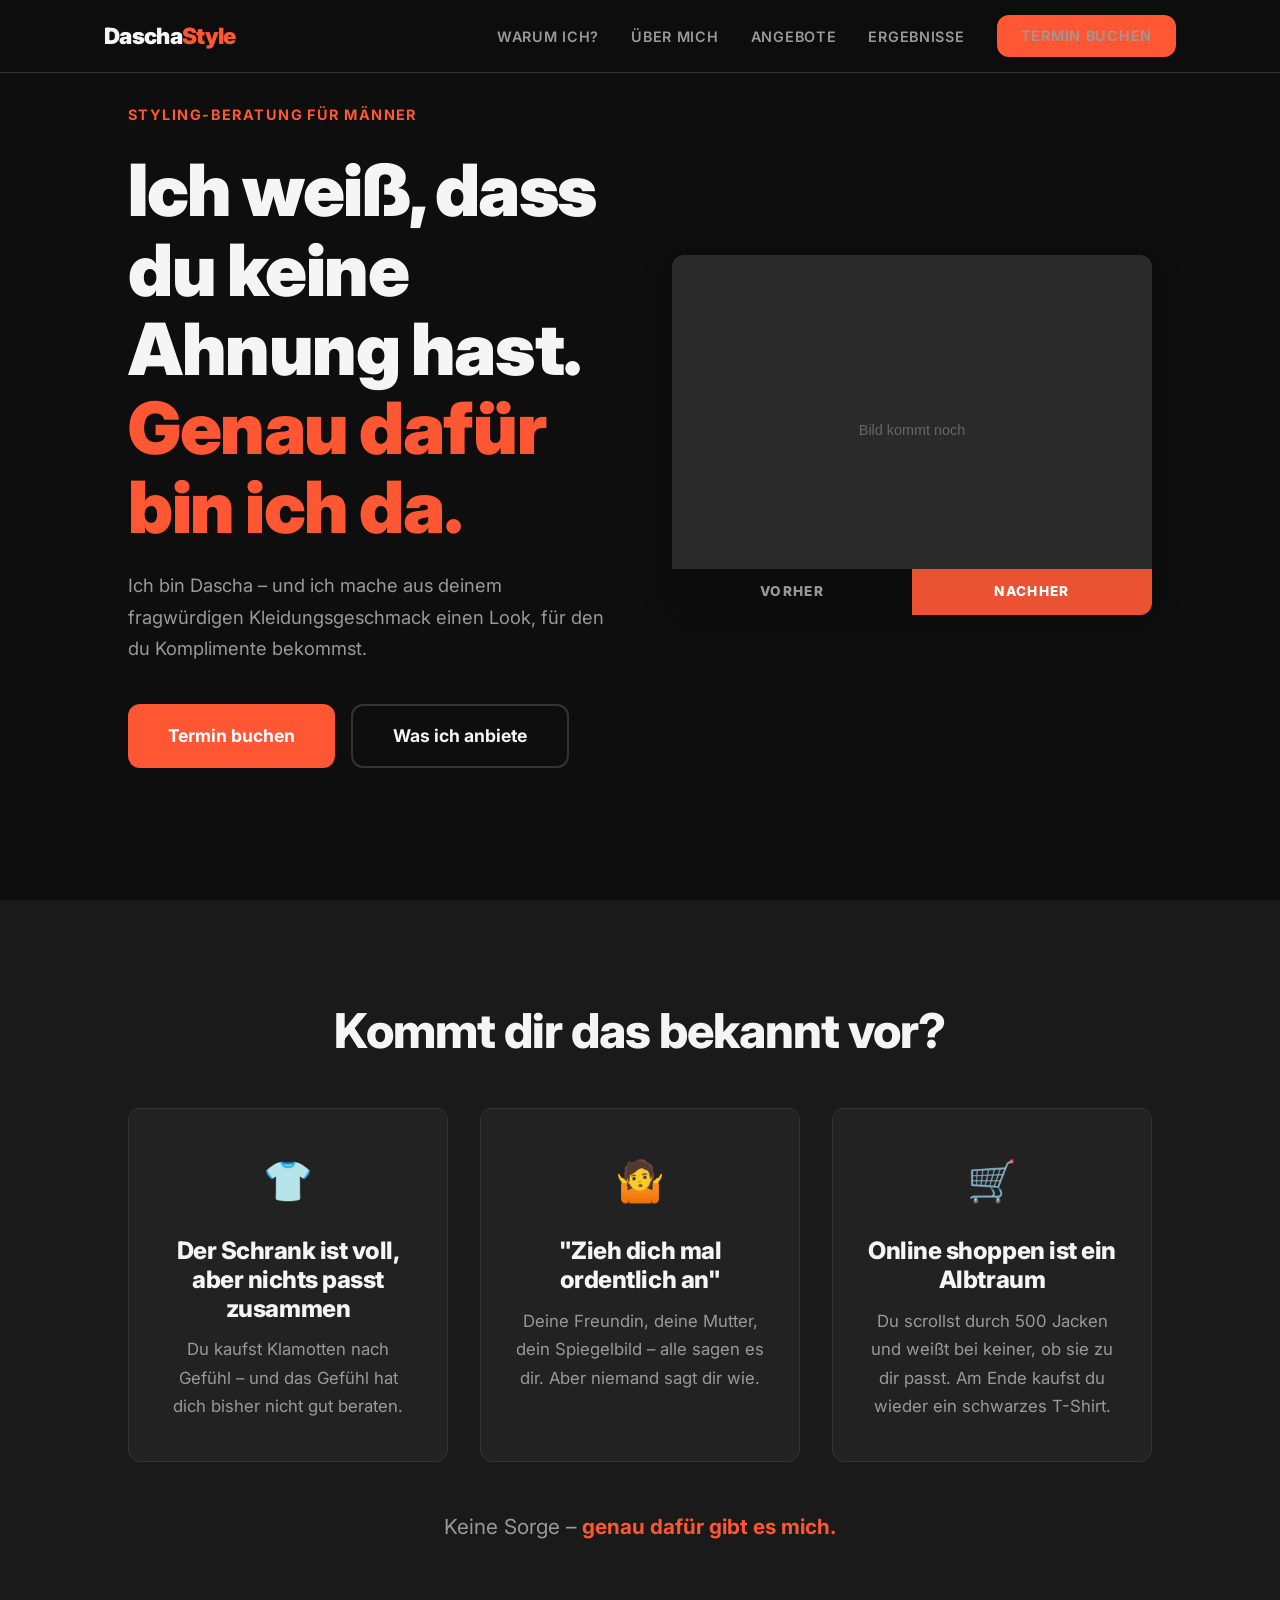
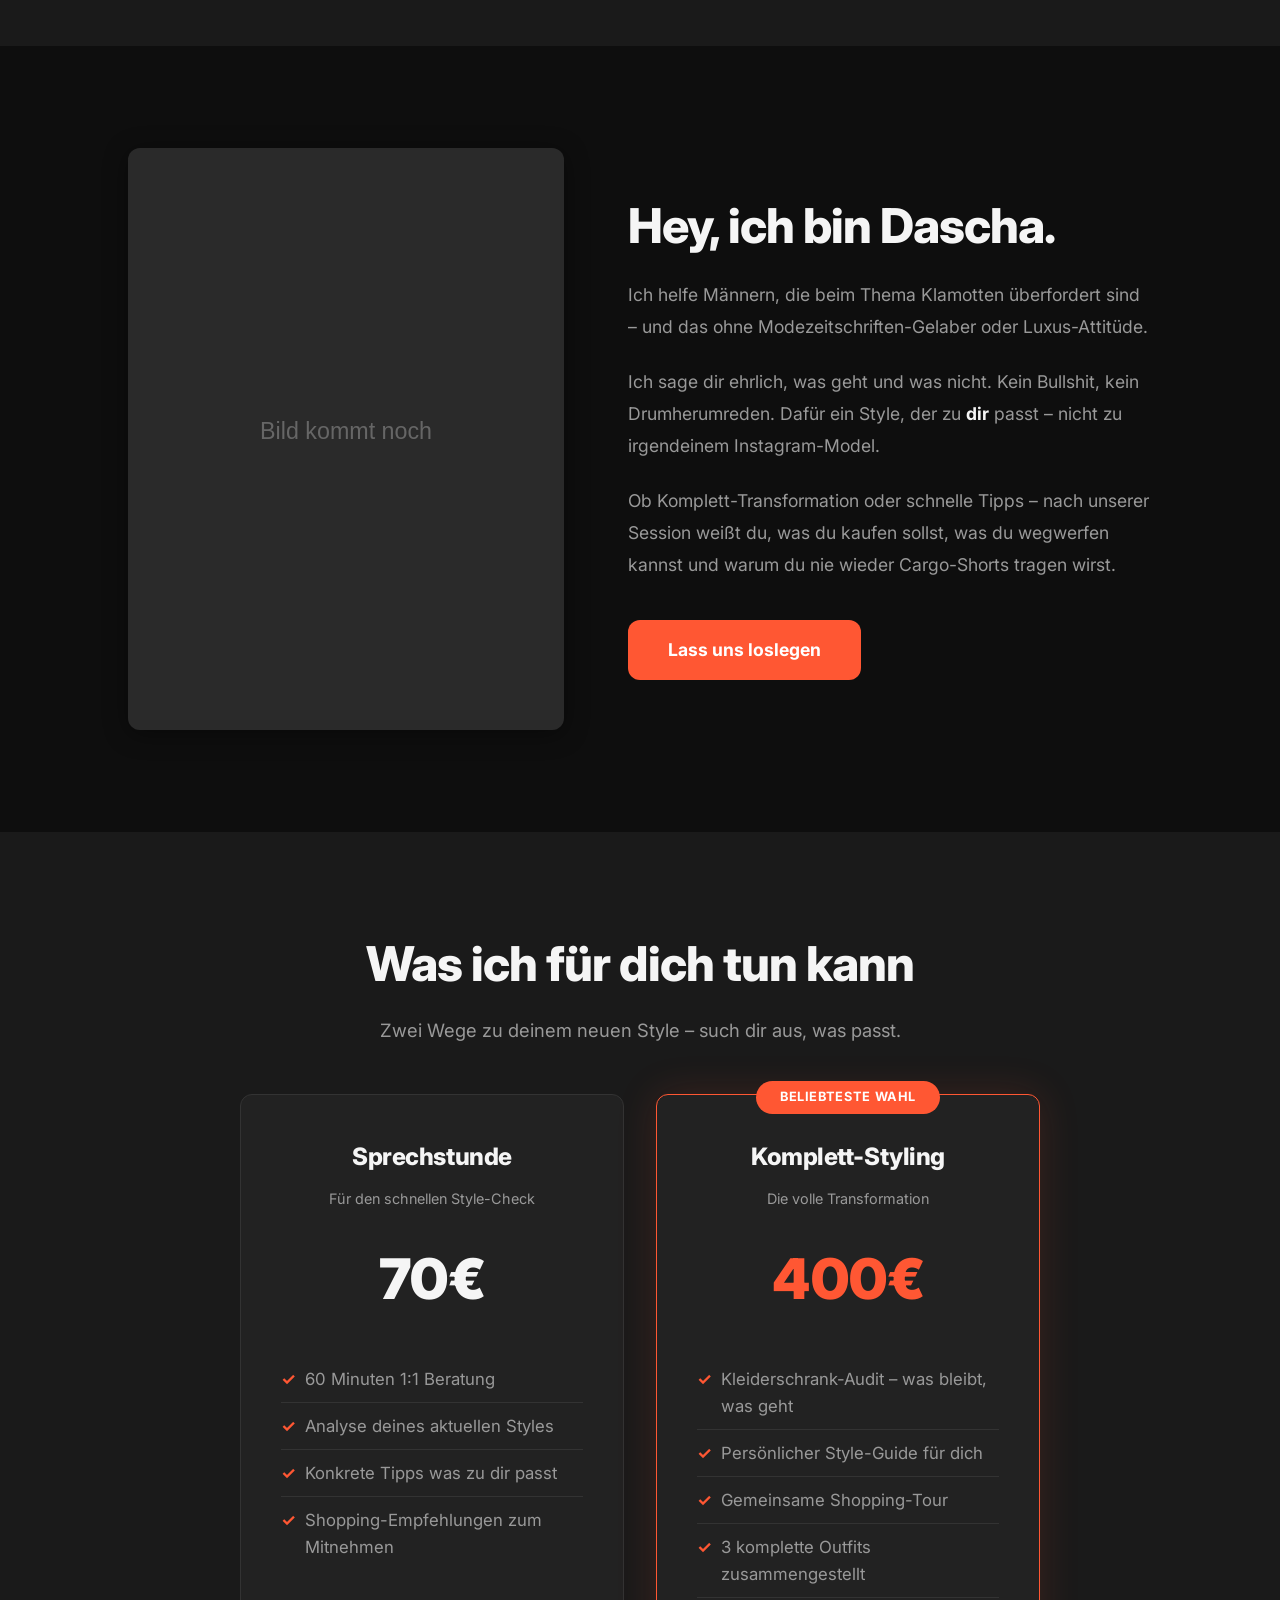
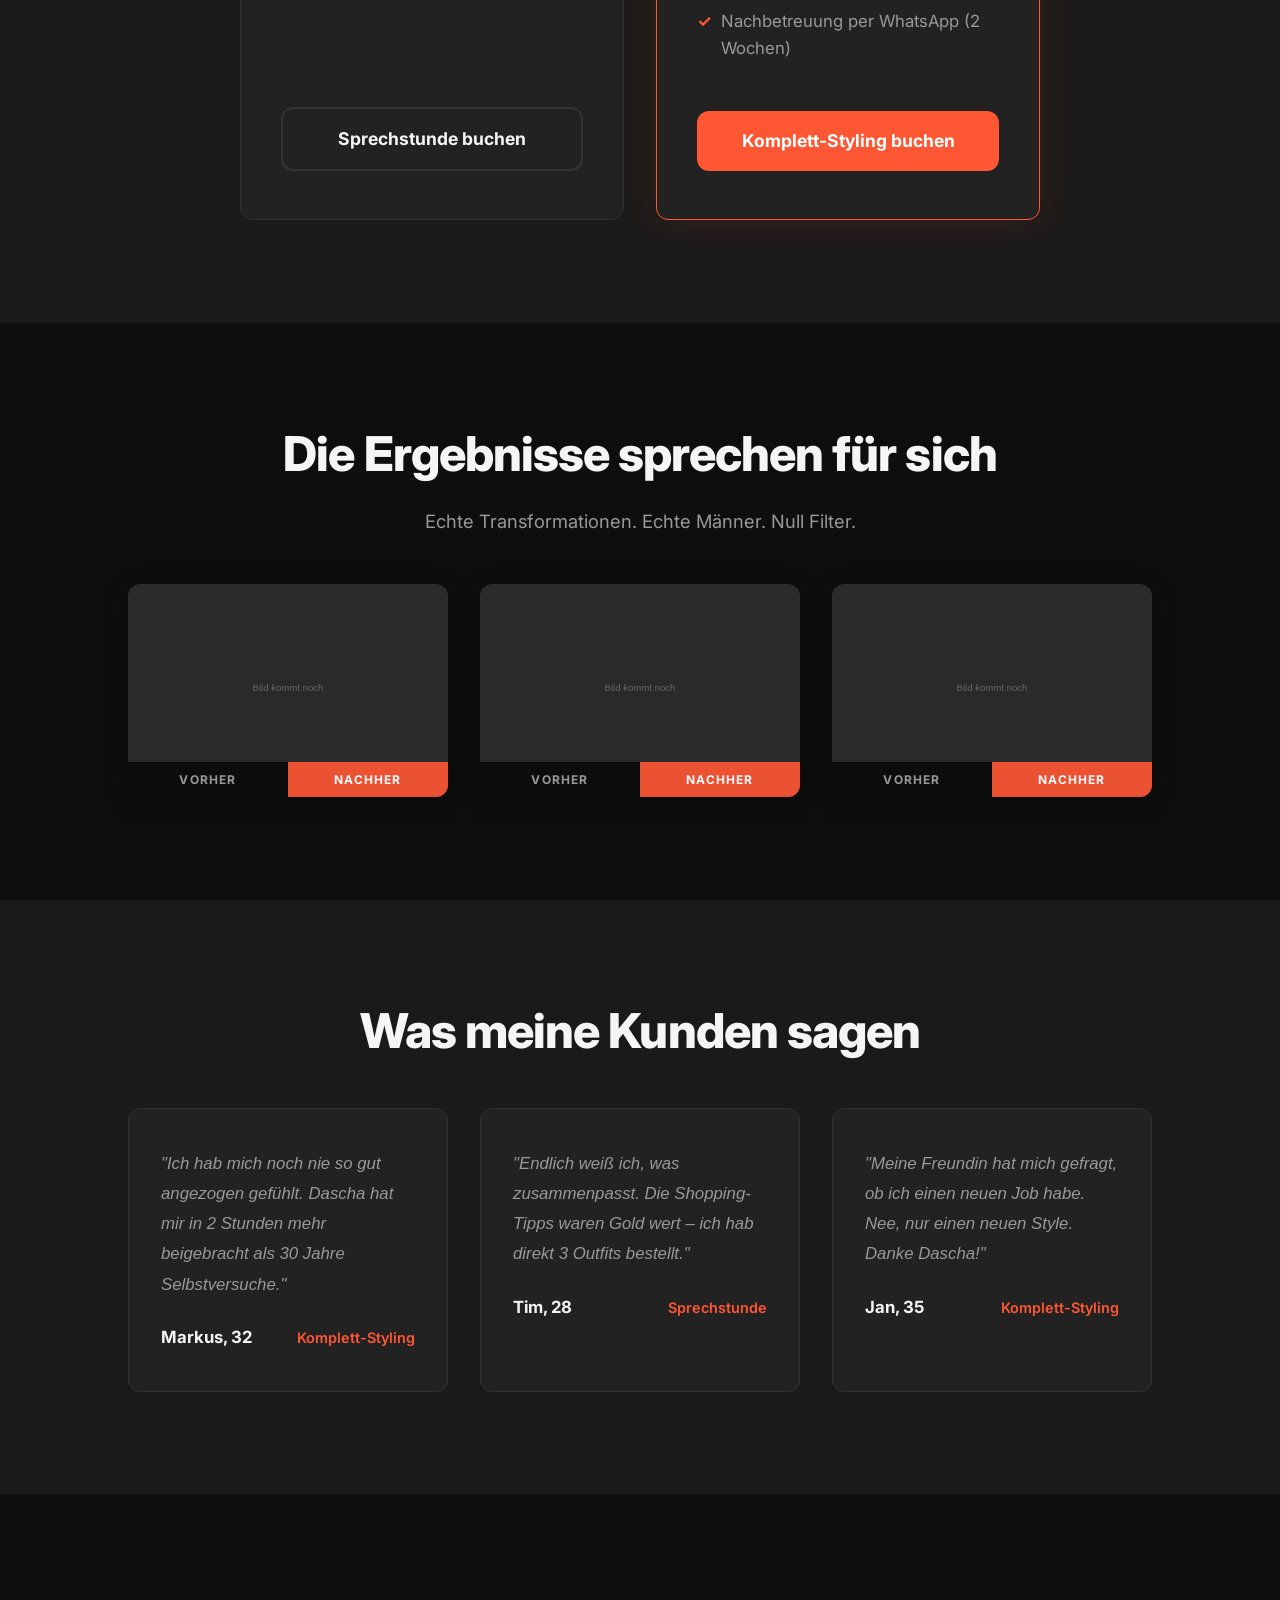
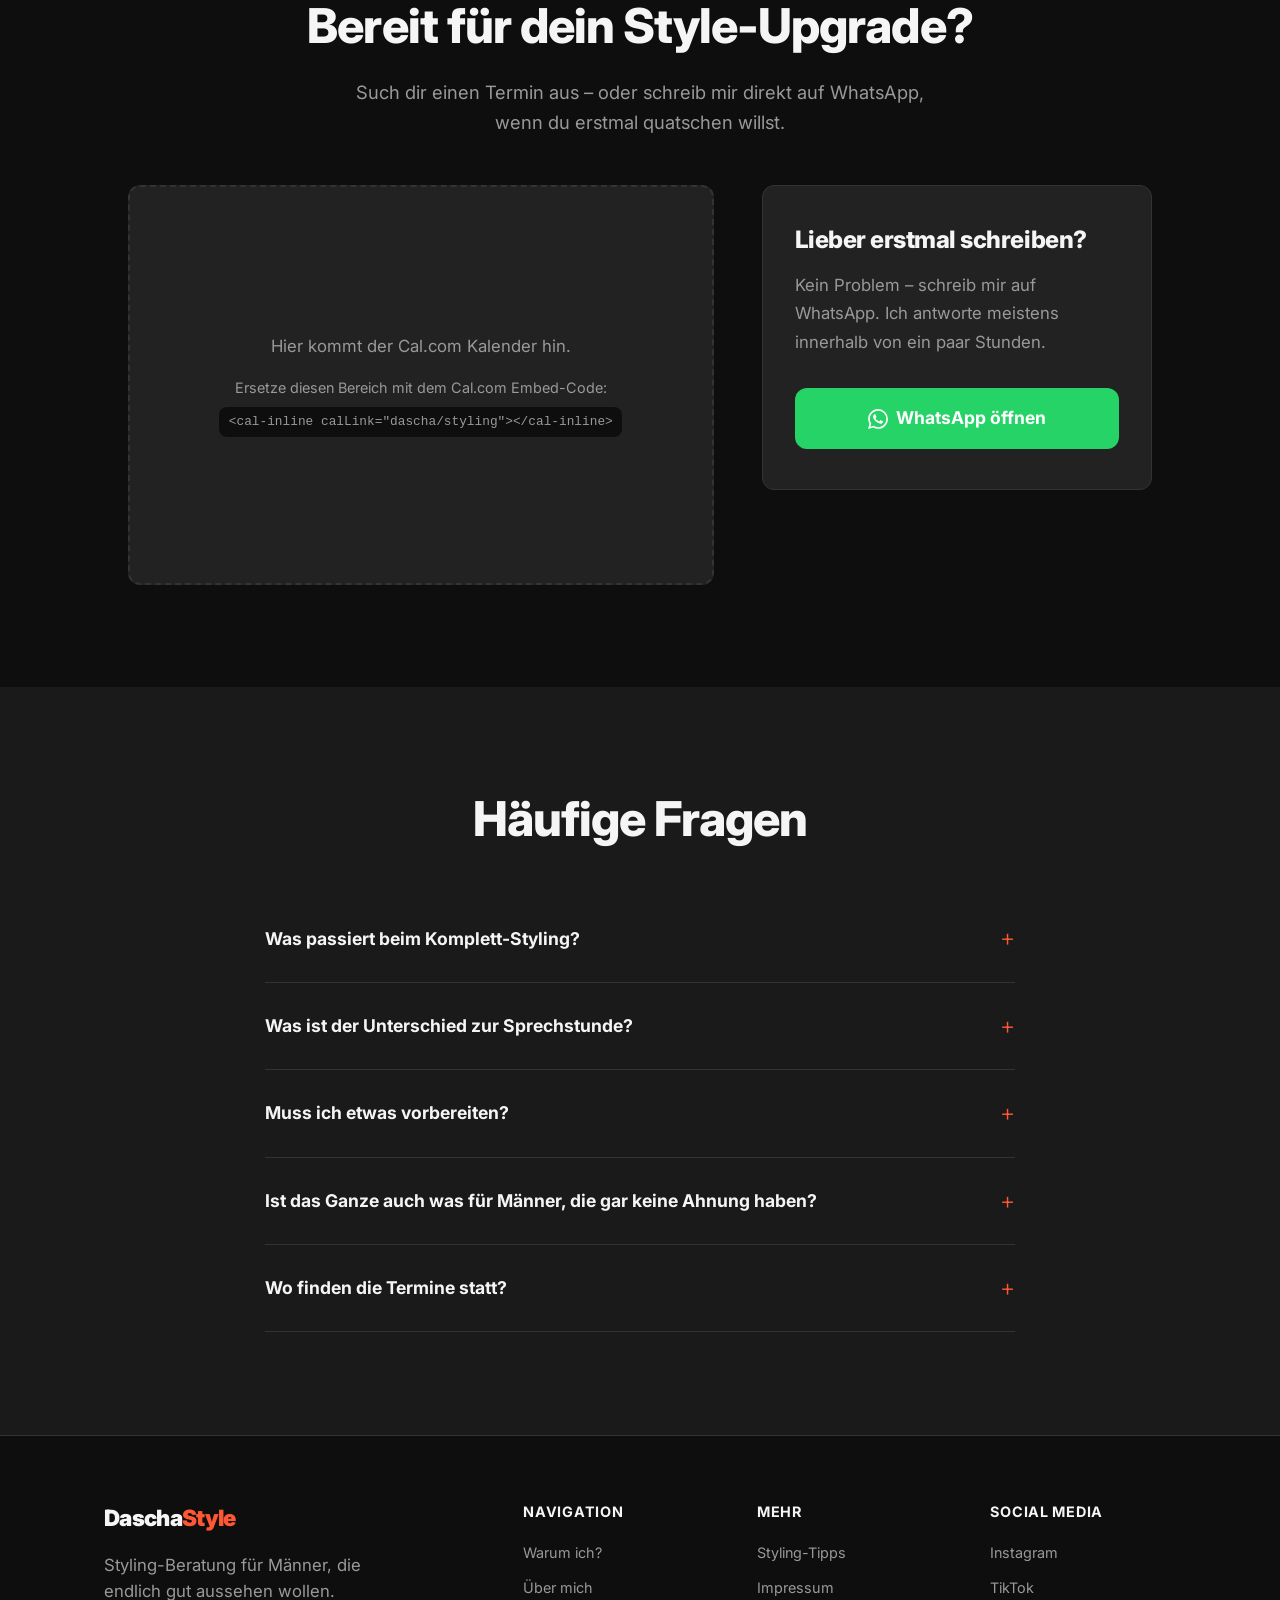
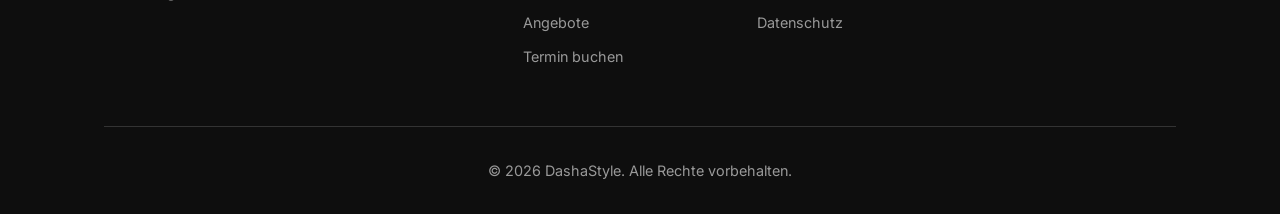
==== commit e1062f98: "feat: FAQ accordion and footer Co-Authored-By: Claude Opus 4.6 (1M context) <noreply@anthropic.com>" ====
--- a/index.html
+++ b/index.html
@@ -232,7 +232,91 @@
         </div>
       </div>
     </section>
+
+    <!-- FAQ -->
+    <section class="faq" id="faq">
+      <div class="container">
+        <h2>Häufige Fragen</h2>
+        <div class="faq__list">
+
+          <details class="faq__item">
+            <summary class="faq__question">Was passiert beim Komplett-Styling?</summary>
+            <div class="faq__answer">
+              <p>Ich komme zu dir nach Hause, wir gehen zusammen deinen Kleiderschrank durch und sortieren aus, was nicht mehr geht. Dann erstelle ich einen persönlichen Style-Guide für dich und wir gehen zusammen shoppen. Am Ende hast du mindestens 3 komplette Outfits und weißt genau, was du in Zukunft kaufen sollst.</p>
+            </div>
+          </details>
+
+          <details class="faq__item">
+            <summary class="faq__question">Was ist der Unterschied zur Sprechstunde?</summary>
+            <div class="faq__answer">
+              <p>Die Sprechstunde ist eine 60-minütige Beratung – online oder vor Ort. Ich analysiere deinen aktuellen Style, gebe dir konkrete Tipps und eine Shopping-Liste. Perfekt, wenn du einen Startpunkt brauchst, aber noch nicht bereit für die volle Transformation bist.</p>
+            </div>
+          </details>
+
+          <details class="faq__item">
+            <summary class="faq__question">Muss ich etwas vorbereiten?</summary>
+            <div class="faq__answer">
+              <p>Nö. Komm einfach so wie du bist – das ist ja der Punkt. Wenn du magst, kannst du vorher ein paar Fotos von Outfits sammeln, die dir gefallen. Aber das ist kein Muss.</p>
+            </div>
+          </details>
+
+          <details class="faq__item">
+            <summary class="faq__question">Ist das Ganze auch was für Männer, die gar keine Ahnung haben?</summary>
+            <div class="faq__answer">
+              <p>Gerade für die! Je weniger du weißt, desto mehr kann ich dir helfen. Die meisten meiner Kunden starten bei Null – und genau das macht die Transformation so krass.</p>
+            </div>
+          </details>
+
+          <details class="faq__item">
+            <summary class="faq__question">Wo finden die Termine statt?</summary>
+            <div class="faq__answer">
+              <p>Die Sprechstunde geht auch online per Video-Call. Das Komplett-Styling findet bei dir vor Ort statt – inklusive gemeinsamer Shopping-Tour in deiner Stadt.</p>
+            </div>
+          </details>
+
+        </div>
+      </div>
+    </section>
   </main>
+
+  <!-- Footer -->
+  <footer class="footer">
+    <div class="container">
+      <div class="footer__grid">
+        <div class="footer__brand">
+          <a href="#" class="nav__logo">Dascha<span>Style</span></a>
+          <p>Styling-Beratung für Männer, die endlich gut aussehen wollen.</p>
+        </div>
+        <div class="footer__links">
+          <h4>Navigation</h4>
+          <ul>
+            <li><a href="#problem">Warum ich?</a></li>
+            <li><a href="#about">Über mich</a></li>
+            <li><a href="#angebote">Angebote</a></li>
+            <li><a href="#buchung">Termin buchen</a></li>
+          </ul>
+        </div>
+        <div class="footer__links">
+          <h4>Mehr</h4>
+          <ul>
+            <li><a href="tipps.html">Styling-Tipps</a></li>
+            <li><a href="impressum.html">Impressum</a></li>
+            <li><a href="datenschutz.html">Datenschutz</a></li>
+          </ul>
+        </div>
+        <div class="footer__links">
+          <h4>Social Media</h4>
+          <ul>
+            <li><a href="#" target="_blank" rel="noopener">Instagram</a></li>
+            <li><a href="#" target="_blank" rel="noopener">TikTok</a></li>
+          </ul>
+        </div>
+      </div>
+      <div class="footer__bottom">
+        <p>&copy; 2026 DashaStyle. Alle Rechte vorbehalten.</p>
+      </div>
+    </div>
+  </footer>
 
   <script src="js/main.js"></script>
 </body>
--- a/css/style.css
+++ b/css/style.css
@@ -810,3 +810,142 @@
     grid-template-columns: 1fr;
   }
 }
+
+/* ============================================
+   FAQ Section
+   ============================================ */
+
+.faq {
+  text-align: center;
+}
+
+.faq h2 {
+  margin-bottom: 3rem;
+}
+
+.faq__list {
+  max-width: 750px;
+  margin: 0 auto;
+  text-align: left;
+}
+
+.faq__item {
+  border-bottom: 1px solid var(--color-border);
+}
+
+.faq__question {
+  padding: 1.5rem 0;
+  font-size: 1.1rem;
+  font-weight: 700;
+  cursor: pointer;
+  list-style: none;
+  display: flex;
+  justify-content: space-between;
+  align-items: center;
+  transition: color var(--transition);
+}
+
+.faq__question::-webkit-details-marker {
+  display: none;
+}
+
+.faq__question::after {
+  content: '+';
+  font-size: 1.5rem;
+  font-weight: 300;
+  color: var(--color-accent);
+  transition: transform var(--transition);
+  flex-shrink: 0;
+  margin-left: 1rem;
+}
+
+.faq__item[open] .faq__question::after {
+  content: '−';
+}
+
+.faq__question:hover {
+  color: var(--color-accent);
+}
+
+.faq__answer {
+  padding-bottom: 1.5rem;
+}
+
+.faq__answer p {
+  color: var(--color-text-muted);
+  line-height: 1.8;
+}
+
+/* ============================================
+   Footer
+   ============================================ */
+
+.footer {
+  background: var(--color-bg);
+  border-top: 1px solid var(--color-border);
+  padding: 4rem 0 2rem;
+}
+
+.footer__grid {
+  display: grid;
+  grid-template-columns: 2fr 1fr 1fr 1fr;
+  gap: 3rem;
+  margin-bottom: 3rem;
+}
+
+.footer__brand p {
+  color: var(--color-text-muted);
+  margin-top: 1rem;
+  max-width: 280px;
+  line-height: 1.6;
+}
+
+.footer__links h4 {
+  font-size: var(--font-size-small);
+  text-transform: uppercase;
+  letter-spacing: 0.05em;
+  margin-bottom: 1rem;
+  color: var(--color-text);
+}
+
+.footer__links ul {
+  list-style: none;
+}
+
+.footer__links li {
+  margin-bottom: 0.5rem;
+}
+
+.footer__links a {
+  color: var(--color-text-muted);
+  font-size: var(--font-size-small);
+  transition: color var(--transition);
+}
+
+.footer__links a:hover {
+  color: var(--color-accent);
+}
+
+.footer__bottom {
+  border-top: 1px solid var(--color-border);
+  padding-top: 2rem;
+  text-align: center;
+}
+
+.footer__bottom p {
+  color: var(--color-text-muted);
+  font-size: var(--font-size-small);
+}
+
+@media (max-width: 768px) {
+  .footer__grid {
+    grid-template-columns: 1fr 1fr;
+    gap: 2rem;
+  }
+}
+
+@media (max-width: 480px) {
+  .footer__grid {
+    grid-template-columns: 1fr;
+  }
+}
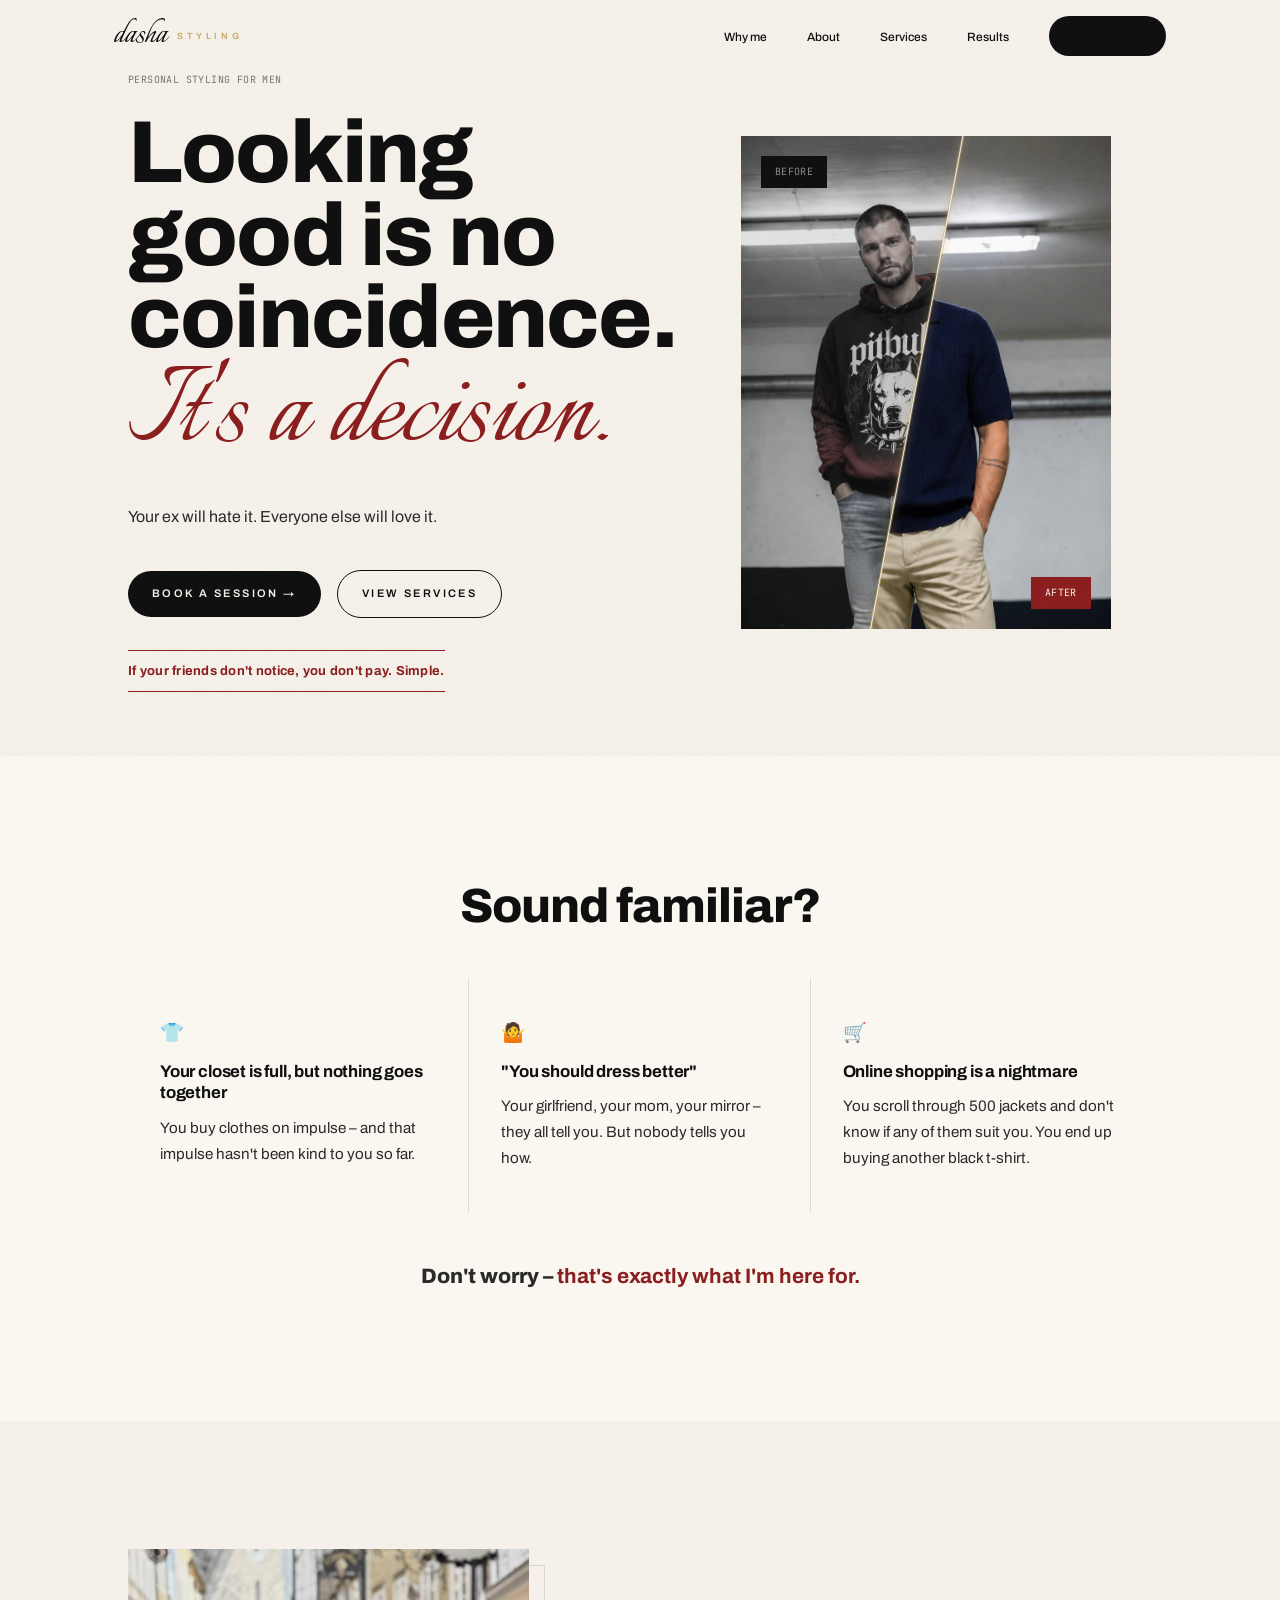
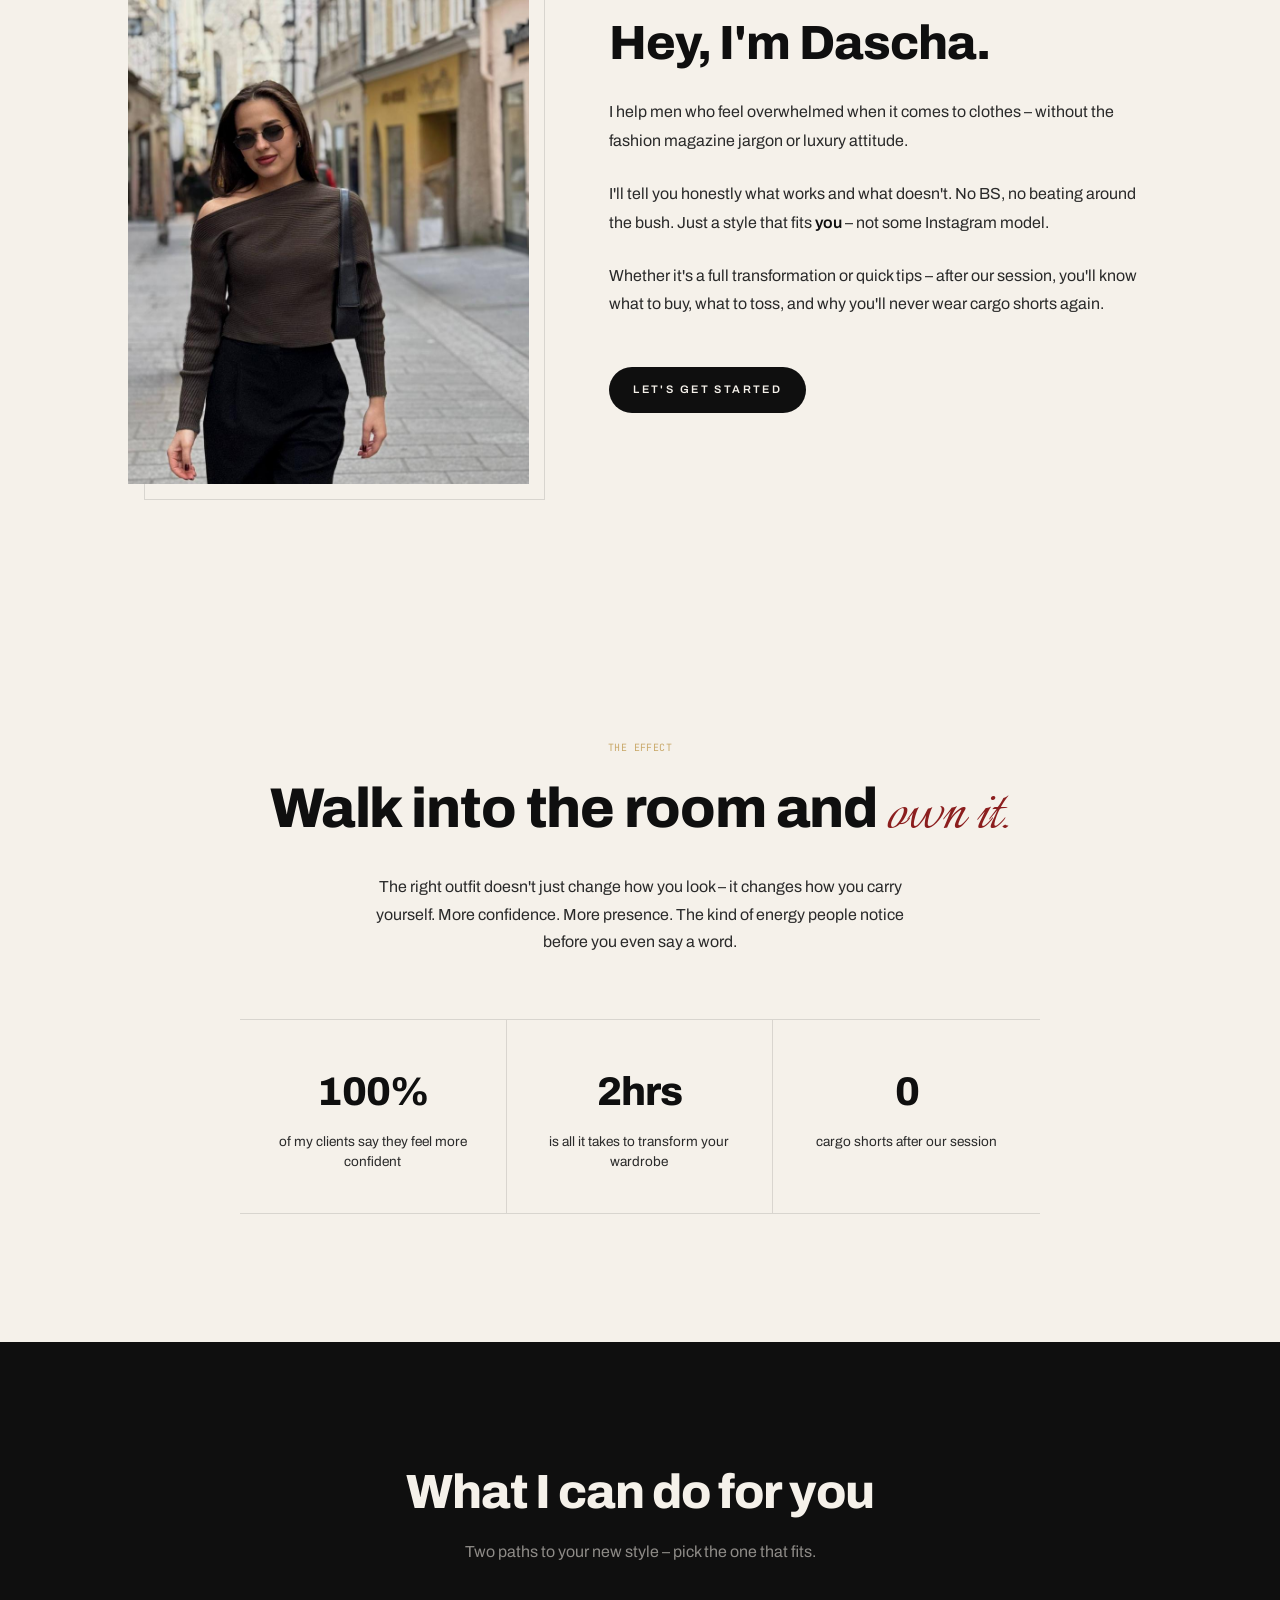
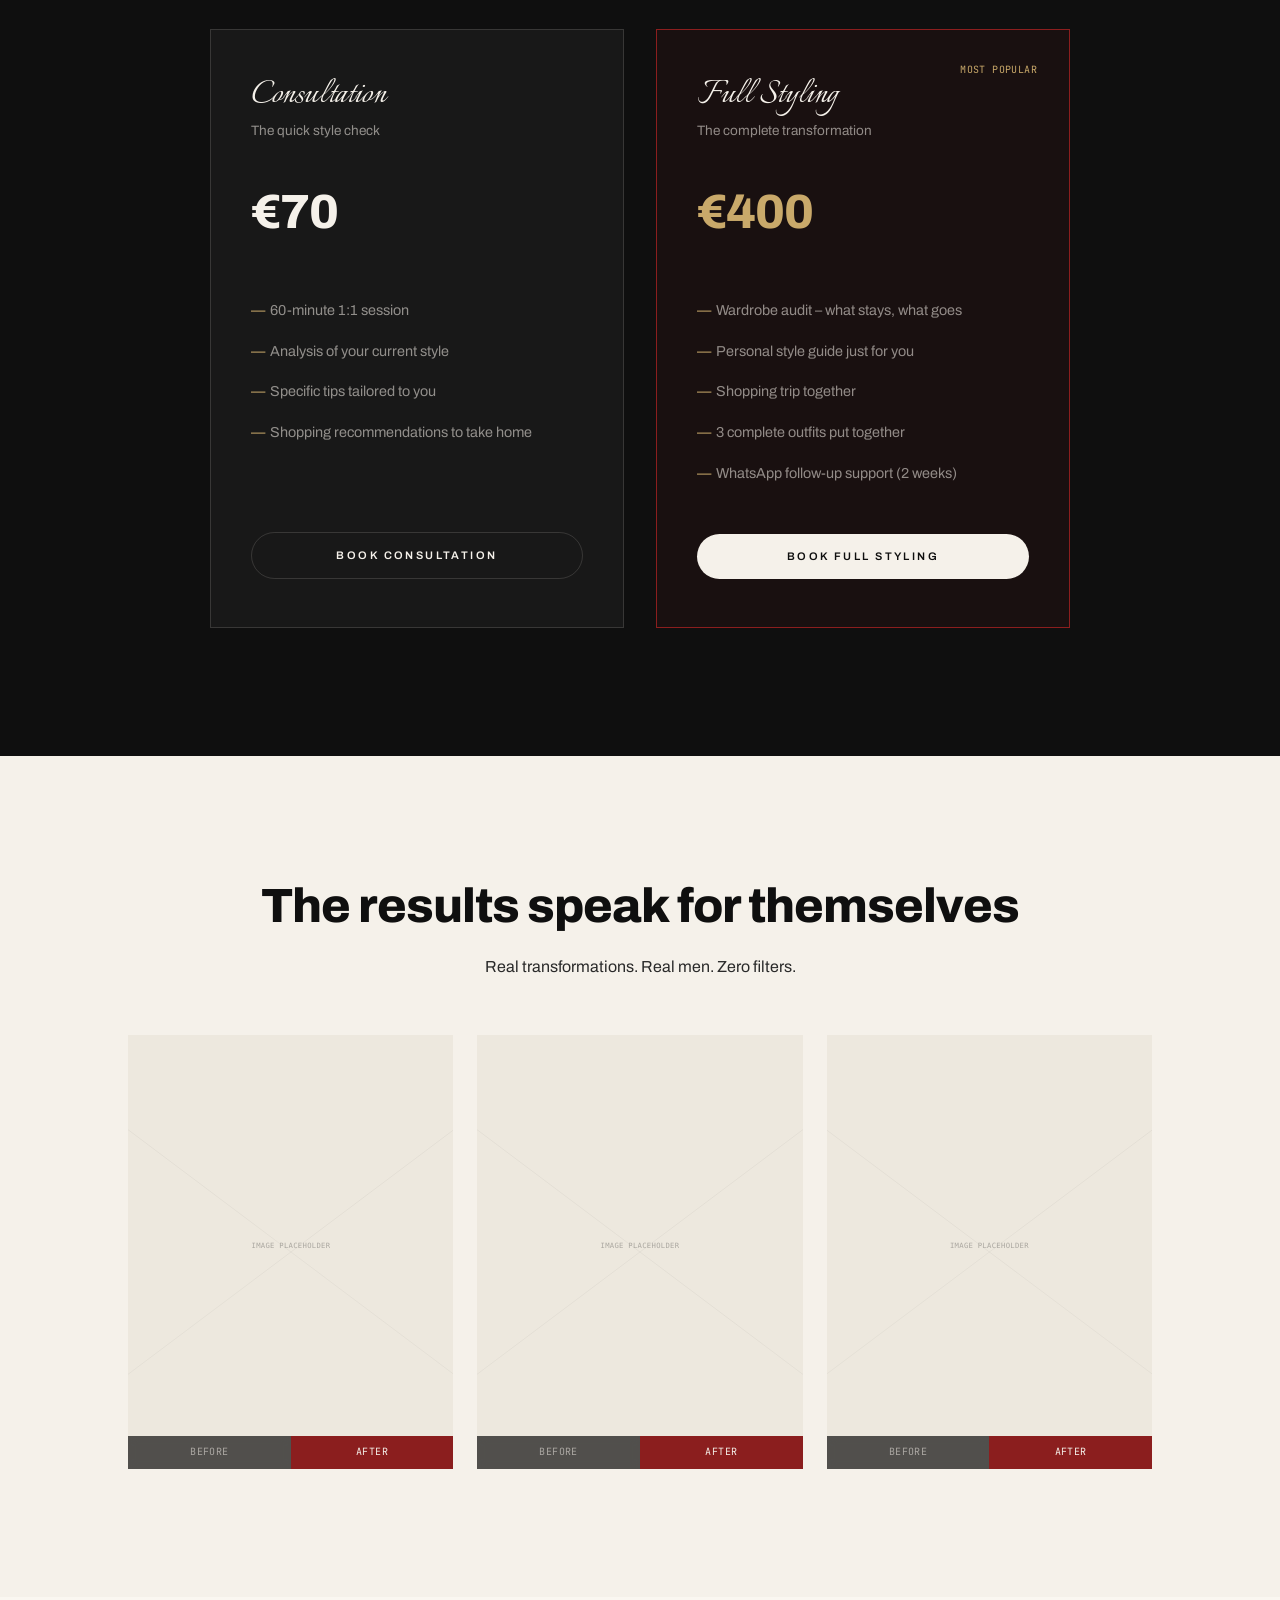
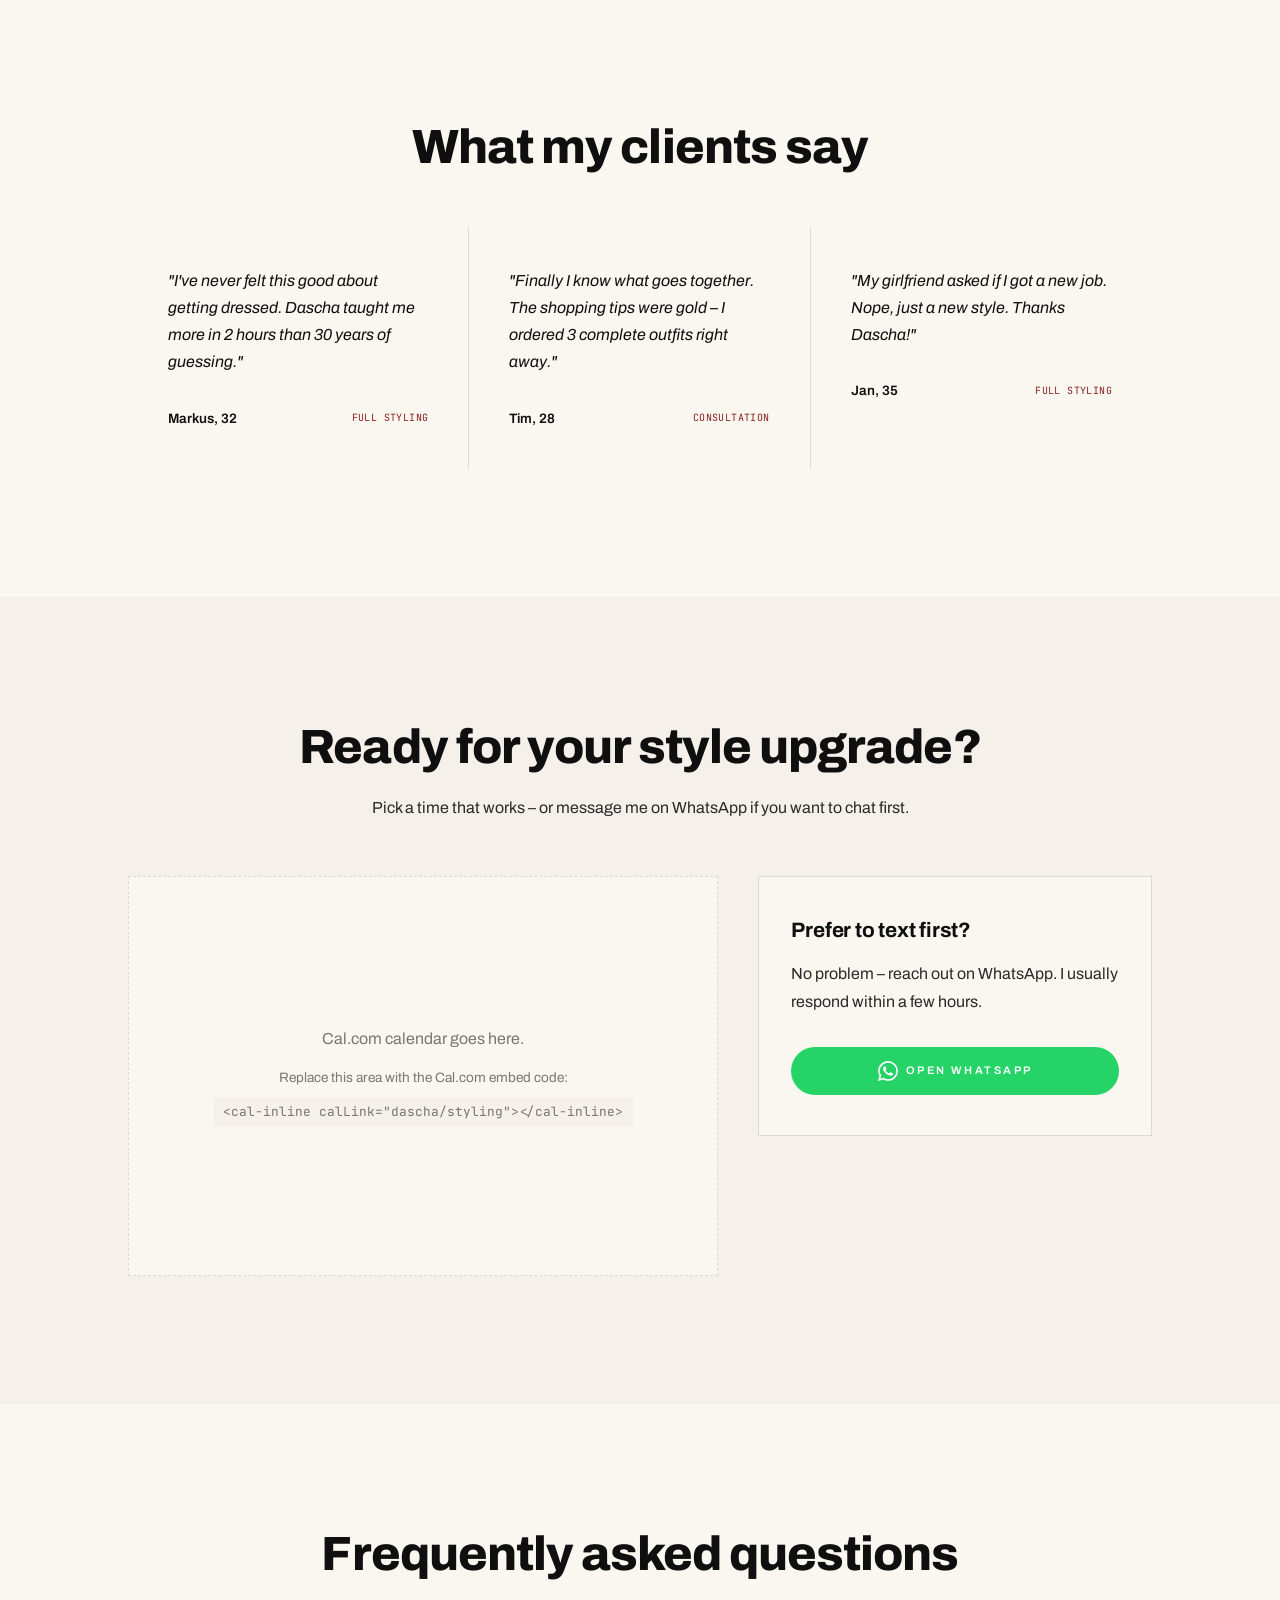
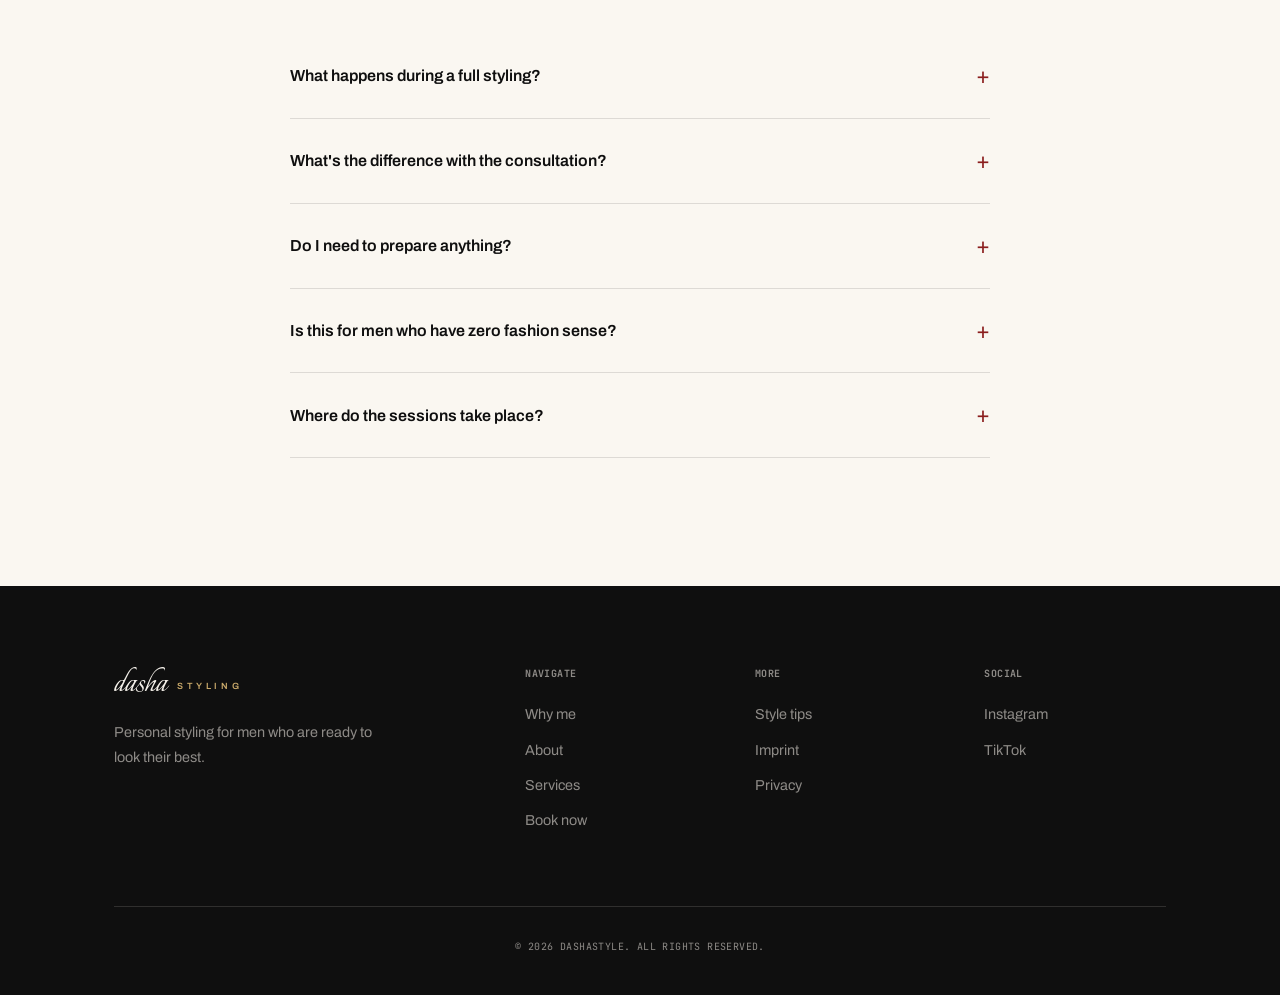
==== commit 2bbbd4b3: "feat: update design, add images and docs Aktualisiertes Design mit neuen Styles, überarbeitete Seite" ====
--- a/index.html
+++ b/index.html
@@ -1,13 +1,13 @@
 <!DOCTYPE html>
-<html lang="de">
+<html lang="en">
 <head>
   <meta charset="UTF-8">
   <meta name="viewport" content="width=device-width, initial-scale=1.0">
-  <meta name="description" content="Styling-Beratung für Männer – Ich mache aus deinem fragwürdigen Kleidungsgeschmack einen Look, der sitzt. Komplett-Styling oder Sprechstunde buchen.">
-  <title>DashaStyle – Dein Style-Upgrade</title>
+  <meta name="description" content="Personal styling for men – I'll help you find a look that actually fits you. Book a full styling or a quick consultation.">
+  <title>DashaStyle – Your Style Upgrade</title>
   <link rel="preconnect" href="https://fonts.googleapis.com">
   <link rel="preconnect" href="https://fonts.gstatic.com" crossorigin>
-  <link href="https://fonts.googleapis.com/css2?family=Inter:wght@400;600;700;800;900&display=swap" rel="stylesheet">
+  <link href="https://fonts.googleapis.com/css2?family=Archivo:wght@400;500;600;700;800;900&family=Italianno&family=JetBrains+Mono:wght@400;500&display=swap" rel="stylesheet">
   <link rel="stylesheet" href="css/style.css">
 </head>
 <body>
@@ -15,16 +15,16 @@
   <!-- Navigation -->
   <nav class="nav" id="nav">
     <div class="nav__inner container">
-      <a href="#" class="nav__logo">Dascha<span>Style</span></a>
-      <button class="nav__toggle" id="nav-toggle" aria-label="Menü öffnen">
+      <a href="#" class="nav__logo">dasha<span>STYLING</span></a>
+      <button class="nav__toggle" id="nav-toggle" aria-label="Open menu">
         <span></span><span></span><span></span>
       </button>
       <ul class="nav__links" id="nav-links">
-        <li><a href="#problem">Warum ich?</a></li>
-        <li><a href="#about">Über mich</a></li>
-        <li><a href="#angebote">Angebote</a></li>
-        <li><a href="#galerie">Ergebnisse</a></li>
-        <li><a href="#buchung" class="btn btn-primary btn--nav">Termin buchen</a></li>
+        <li><a href="#problem">Why me</a></li>
+        <li><a href="#about">About</a></li>
+        <li><a href="#angebote">Services</a></li>
+        <li><a href="#galerie">Results</a></li>
+        <li><a href="#buchung" class="btn btn-primary btn--nav">Book now</a></li>
       </ul>
     </div>
   </nav>
@@ -34,21 +34,38 @@
     <section class="hero" id="hero">
       <div class="container">
         <div class="hero__content">
-          <p class="hero__tagline">Styling-Beratung für Männer</p>
-          <h1 class="hero__title">Ich weiß, dass du keine Ahnung hast.<br><span>Genau dafür bin ich da.</span></h1>
-          <p class="hero__subtitle">Ich bin Dascha – und ich mache aus deinem fragwürdigen Kleidungsgeschmack einen Look, für den du Komplimente bekommst.</p>
+          <p class="hero__tagline">Personal styling for men</p>
+          <h1 class="hero__title">Looking good is no coincidence.<br><span class="sig">It's a decision.</span></h1>
+          <p class="hero__subtitle">Your ex will hate it. Everyone else will love it.</p>
           <div class="hero__ctas">
-            <a href="#buchung" class="btn btn-primary">Termin buchen</a>
-            <a href="#angebote" class="btn btn-outline">Was ich anbiete</a>
-          </div>
+            <a href="#buchung" class="btn btn-primary">Book a session &rarr;</a>
+            <a href="#angebote" class="btn btn-outline">View services</a>
+          </div>
+          <p class="hero__guarantee">If your friends don't notice, you don't pay. Simple.</p>
         </div>
         <div class="hero__image">
-          <div class="hero__before-after">
-            <img src="images/hero-before-after.webp" alt="Vorher-Nachher Transformation: Von planlos zu stylisch" onerror="this.src='images/placeholder.svg'">
-            <div class="hero__labels">
-              <span class="hero__label hero__label--before">Vorher</span>
-              <span class="hero__label hero__label--after">Nachher</span>
-            </div>
+          <div class="split" id="split">
+            <!-- Right layer (After) – base -->
+            <div class="split__layer split__layer--right">
+              <img src="images/after.jpeg" alt="After: styled and confident">
+              <span class="split__label split__label--after">After</span>
+            </div>
+            <!-- Left layer (Before) – clipped -->
+            <div class="split__layer split__layer--left" id="split-left">
+              <img src="images/before.jpeg" alt="Before: no style direction">
+              <span class="split__label split__label--before">Before</span>
+            </div>
+            <!-- Divider line -->
+            <svg class="split__divider" id="split-divider" viewBox="0 0 100 100" preserveAspectRatio="none">
+              <defs>
+                <filter id="glow">
+                  <feGaussianBlur stdDeviation="1.2" result="blur"/>
+                  <feMerge><feMergeNode in="blur"/><feMergeNode in="SourceGraphic"/></feMerge>
+                </filter>
+              </defs>
+              <line class="split__line split__line--glow" x1="60" y1="0" x2="35" y2="100" filter="url(#glow)"/>
+              <line class="split__line split__line--core" x1="60" y1="0" x2="35" y2="100"/>
+            </svg>
           </div>
         </div>
       </div>
@@ -57,118 +74,143 @@
     <!-- Problem -->
     <section class="problem" id="problem">
       <div class="container">
-        <h2>Kommt dir das bekannt vor?</h2>
+        <h2 class="reveal">Sound familiar?</h2>
         <div class="problem__grid">
-          <div class="problem__card">
+          <div class="problem__card reveal reveal-delay-1">
             <span class="problem__icon">👕</span>
-            <h3>Der Schrank ist voll, aber nichts passt zusammen</h3>
-            <p>Du kaufst Klamotten nach Gefühl – und das Gefühl hat dich bisher nicht gut beraten.</p>
-          </div>
-          <div class="problem__card">
+            <h3>Your closet is full, but nothing goes together</h3>
+            <p>You buy clothes on impulse – and that impulse hasn't been kind to you so far.</p>
+          </div>
+          <div class="problem__card reveal reveal-delay-2">
             <span class="problem__icon">🤷</span>
-            <h3>"Zieh dich mal ordentlich an"</h3>
-            <p>Deine Freundin, deine Mutter, dein Spiegelbild – alle sagen es dir. Aber niemand sagt dir wie.</p>
-          </div>
-          <div class="problem__card">
+            <h3>"You should dress better"</h3>
+            <p>Your girlfriend, your mom, your mirror – they all tell you. But nobody tells you how.</p>
+          </div>
+          <div class="problem__card reveal reveal-delay-3">
             <span class="problem__icon">🛒</span>
-            <h3>Online shoppen ist ein Albtraum</h3>
-            <p>Du scrollst durch 500 Jacken und weißt bei keiner, ob sie zu dir passt. Am Ende kaufst du wieder ein schwarzes T-Shirt.</p>
-          </div>
-        </div>
-        <p class="problem__closer">Keine Sorge – <strong>genau dafür gibt es mich.</strong></p>
-      </div>
-    </section>
-
-    <!-- Über Dascha -->
+            <h3>Online shopping is a nightmare</h3>
+            <p>You scroll through 500 jackets and don't know if any of them suit you. You end up buying another black t-shirt.</p>
+          </div>
+        </div>
+        <p class="problem__closer">Don't worry – <strong>that's exactly what I'm here for.</strong></p>
+      </div>
+    </section>
+
+    <!-- About Dascha -->
     <section class="about" id="about">
       <div class="container">
-        <div class="about__grid">
+        <div class="about__grid reveal">
           <div class="about__image">
-            <img src="images/dascha.webp" alt="Dascha – Deine Styling-Beraterin" onerror="this.src='images/placeholder.svg'">
+            <img src="images/dascha.webp" alt="Dascha – Your personal styling consultant" onerror="this.src='images/placeholder.svg'">
           </div>
           <div class="about__content">
-            <h2>Hey, ich bin Dascha.</h2>
-            <p>Ich helfe Männern, die beim Thema Klamotten überfordert sind – und das ohne Modezeitschriften-Gelaber oder Luxus-Attitüde.</p>
-            <p>Ich sage dir ehrlich, was geht und was nicht. Kein Bullshit, kein Drumherumreden. Dafür ein Style, der zu <strong>dir</strong> passt – nicht zu irgendeinem Instagram-Model.</p>
-            <p>Ob Komplett-Transformation oder schnelle Tipps – nach unserer Session weißt du, was du kaufen sollst, was du wegwerfen kannst und warum du nie wieder Cargo-Shorts tragen wirst.</p>
-            <a href="#buchung" class="btn btn-primary">Lass uns loslegen</a>
-          </div>
-        </div>
-      </div>
-    </section>
-
-    <!-- Angebote -->
+            <h2>Hey, I'm Dascha.</h2>
+            <p>I help men who feel overwhelmed when it comes to clothes – without the fashion magazine jargon or luxury attitude.</p>
+            <p>I'll tell you honestly what works and what doesn't. No BS, no beating around the bush. Just a style that fits <strong>you</strong> – not some Instagram model.</p>
+            <p>Whether it's a full transformation or quick tips – after our session, you'll know what to buy, what to toss, and why you'll never wear cargo shorts again.</p>
+            <a href="#buchung" class="btn btn-primary">Let's get started</a>
+          </div>
+        </div>
+      </div>
+    </section>
+
+    <!-- The Reaction -->
+    <section class="reaction" id="reaction">
+      <div class="container">
+        <div class="reaction__inner reveal">
+          <p class="reaction__eyebrow">The effect</p>
+          <h2 class="reaction__title">Walk into the room and <em>own it.</em></h2>
+          <p class="reaction__text">The right outfit doesn't just change how you look – it changes how you carry yourself. More confidence. More presence. The kind of energy people notice before you even say a word.</p>
+          <div class="reaction__stats">
+            <div class="reaction__stat">
+              <span class="reaction__number">100%</span>
+              <span class="reaction__label">of my clients say they feel more confident</span>
+            </div>
+            <div class="reaction__stat">
+              <span class="reaction__number">2hrs</span>
+              <span class="reaction__label">is all it takes to transform your wardrobe</span>
+            </div>
+            <div class="reaction__stat">
+              <span class="reaction__number">0</span>
+              <span class="reaction__label">cargo shorts after our session</span>
+            </div>
+          </div>
+        </div>
+      </div>
+    </section>
+
+    <!-- Services -->
     <section class="pricing" id="angebote">
       <div class="container">
-        <h2>Was ich für dich tun kann</h2>
-        <p class="pricing__subtitle">Zwei Wege zu deinem neuen Style – such dir aus, was passt.</p>
+        <h2>What I can do for you</h2>
+        <p class="pricing__subtitle">Two paths to your new style – pick the one that fits.</p>
         <div class="pricing__grid">
 
-          <div class="pricing__card">
+          <div class="pricing__card reveal reveal-delay-1">
             <div class="pricing__header">
-              <h3>Sprechstunde</h3>
-              <p class="pricing__tagline">Für den schnellen Style-Check</p>
+              <h3>Consultation</h3>
+              <p class="pricing__tagline">The quick style check</p>
             </div>
             <div class="pricing__price">
-              <span class="pricing__amount">70€</span>
+              <span class="pricing__amount">€70</span>
             </div>
             <ul class="pricing__features">
-              <li>60 Minuten 1:1 Beratung</li>
-              <li>Analyse deines aktuellen Styles</li>
-              <li>Konkrete Tipps was zu dir passt</li>
-              <li>Shopping-Empfehlungen zum Mitnehmen</li>
+              <li>60-minute 1:1 session</li>
+              <li>Analysis of your current style</li>
+              <li>Specific tips tailored to you</li>
+              <li>Shopping recommendations to take home</li>
             </ul>
-            <a href="#buchung" class="btn btn-outline">Sprechstunde buchen</a>
-          </div>
-
-          <div class="pricing__card pricing__card--featured">
-            <div class="pricing__badge">Beliebteste Wahl</div>
+            <a href="#buchung" class="btn btn-outline">Book consultation</a>
+          </div>
+
+          <div class="pricing__card pricing__card--featured reveal reveal-delay-2">
+            <div class="pricing__badge">Most popular</div>
             <div class="pricing__header">
-              <h3>Komplett-Styling</h3>
-              <p class="pricing__tagline">Die volle Transformation</p>
+              <h3>Full Styling</h3>
+              <p class="pricing__tagline">The complete transformation</p>
             </div>
             <div class="pricing__price">
-              <span class="pricing__amount">400€</span>
+              <span class="pricing__amount">€400</span>
             </div>
             <ul class="pricing__features">
-              <li>Kleiderschrank-Audit – was bleibt, was geht</li>
-              <li>Persönlicher Style-Guide für dich</li>
-              <li>Gemeinsame Shopping-Tour</li>
-              <li>3 komplette Outfits zusammengestellt</li>
-              <li>Nachbetreuung per WhatsApp (2 Wochen)</li>
+              <li>Wardrobe audit – what stays, what goes</li>
+              <li>Personal style guide just for you</li>
+              <li>Shopping trip together</li>
+              <li>3 complete outfits put together</li>
+              <li>WhatsApp follow-up support (2 weeks)</li>
             </ul>
-            <a href="#buchung" class="btn btn-primary">Komplett-Styling buchen</a>
-          </div>
-
-        </div>
-      </div>
-    </section>
-
-    <!-- Vorher/Nachher Galerie -->
+            <a href="#buchung" class="btn btn-primary">Book full styling</a>
+          </div>
+
+        </div>
+      </div>
+    </section>
+
+    <!-- Before/After Gallery -->
     <section class="gallery" id="galerie">
       <div class="container">
-        <h2>Die Ergebnisse sprechen für sich</h2>
-        <p class="gallery__subtitle">Echte Transformationen. Echte Männer. Null Filter.</p>
+        <h2>The results speak for themselves</h2>
+        <p class="gallery__subtitle">Real transformations. Real men. Zero filters.</p>
         <div class="gallery__grid">
           <div class="gallery__item">
             <img src="images/placeholder.svg" alt="Transformation 1">
             <div class="gallery__labels">
-              <span class="gallery__label gallery__label--before">Vorher</span>
-              <span class="gallery__label gallery__label--after">Nachher</span>
+              <span class="gallery__label gallery__label--before">Before</span>
+              <span class="gallery__label gallery__label--after">After</span>
             </div>
           </div>
           <div class="gallery__item">
             <img src="images/placeholder.svg" alt="Transformation 2">
             <div class="gallery__labels">
-              <span class="gallery__label gallery__label--before">Vorher</span>
-              <span class="gallery__label gallery__label--after">Nachher</span>
+              <span class="gallery__label gallery__label--before">Before</span>
+              <span class="gallery__label gallery__label--after">After</span>
             </div>
           </div>
           <div class="gallery__item">
             <img src="images/placeholder.svg" alt="Transformation 3">
             <div class="gallery__labels">
-              <span class="gallery__label gallery__label--before">Vorher</span>
-              <span class="gallery__label gallery__label--after">Nachher</span>
+              <span class="gallery__label gallery__label--before">Before</span>
+              <span class="gallery__label gallery__label--after">After</span>
             </div>
           </div>
         </div>
@@ -178,54 +220,53 @@
     <!-- Testimonials -->
     <section class="testimonials" id="testimonials">
       <div class="container">
-        <h2>Was meine Kunden sagen</h2>
+        <h2>What my clients say</h2>
         <div class="testimonials__grid">
           <blockquote class="testimonial">
-            <p class="testimonial__text">"Ich hab mich noch nie so gut angezogen gefühlt. Dascha hat mir in 2 Stunden mehr beigebracht als 30 Jahre Selbstversuche."</p>
+            <p class="testimonial__text">"I've never felt this good about getting dressed. Dascha taught me more in 2 hours than 30 years of guessing."</p>
             <footer class="testimonial__author">
               <strong>Markus, 32</strong>
-              <span>Komplett-Styling</span>
+              <span>Full Styling</span>
             </footer>
           </blockquote>
           <blockquote class="testimonial">
-            <p class="testimonial__text">"Endlich weiß ich, was zusammenpasst. Die Shopping-Tipps waren Gold wert – ich hab direkt 3 Outfits bestellt."</p>
+            <p class="testimonial__text">"Finally I know what goes together. The shopping tips were gold – I ordered 3 complete outfits right away."</p>
             <footer class="testimonial__author">
               <strong>Tim, 28</strong>
-              <span>Sprechstunde</span>
+              <span>Consultation</span>
             </footer>
           </blockquote>
           <blockquote class="testimonial">
-            <p class="testimonial__text">"Meine Freundin hat mich gefragt, ob ich einen neuen Job habe. Nee, nur einen neuen Style. Danke Dascha!"</p>
+            <p class="testimonial__text">"My girlfriend asked if I got a new job. Nope, just a new style. Thanks Dascha!"</p>
             <footer class="testimonial__author">
               <strong>Jan, 35</strong>
-              <span>Komplett-Styling</span>
+              <span>Full Styling</span>
             </footer>
           </blockquote>
         </div>
       </div>
     </section>
 
-    <!-- Buchung -->
+    <!-- Booking -->
     <section class="booking" id="buchung">
       <div class="container">
-        <h2>Bereit für dein Style-Upgrade?</h2>
-        <p class="booking__subtitle">Such dir einen Termin aus – oder schreib mir direkt auf WhatsApp, wenn du erstmal quatschen willst.</p>
+        <h2>Ready for your style upgrade?</h2>
+        <p class="booking__subtitle">Pick a time that works – or message me on WhatsApp if you want to chat first.</p>
         <div class="booking__grid">
           <div class="booking__calendar">
-            <!-- Cal.com Widget – ersetze DEIN_CALCOM_LINK mit dem echten Link -->
             <div class="booking__placeholder" id="cal-embed">
-              <p>Hier kommt der Cal.com Kalender hin.</p>
-              <p class="booking__setup-hint">Ersetze diesen Bereich mit dem Cal.com Embed-Code:<br>
+              <p>Cal.com calendar goes here.</p>
+              <p class="booking__setup-hint">Replace this area with the Cal.com embed code:<br>
               <code>&lt;cal-inline calLink="dascha/styling"&gt;&lt;/cal-inline&gt;</code></p>
             </div>
           </div>
           <div class="booking__whatsapp">
             <div class="booking__whatsapp-card">
-              <h3>Lieber erstmal schreiben?</h3>
-              <p>Kein Problem – schreib mir auf WhatsApp. Ich antworte meistens innerhalb von ein paar Stunden.</p>
-              <a href="https://wa.me/49XXXXXXXXXXX?text=Hey%20Dascha%2C%20ich%20interessiere%20mich%20f%C3%BCr%20eine%20Styling-Beratung!" class="btn btn-whatsapp" target="_blank" rel="noopener">
+              <h3>Prefer to text first?</h3>
+              <p>No problem – reach out on WhatsApp. I usually respond within a few hours.</p>
+              <a href="https://wa.me/49XXXXXXXXXXX?text=Hey%20Dascha%2C%20I'm%20interested%20in%20a%20styling%20consultation!" class="btn btn-whatsapp" target="_blank" rel="noopener">
                 <svg width="20" height="20" viewBox="0 0 24 24" fill="currentColor"><path d="M17.472 14.382c-.297-.149-1.758-.867-2.03-.967-.273-.099-.471-.148-.67.15-.197.297-.767.966-.94 1.164-.173.199-.347.223-.644.075-.297-.15-1.255-.463-2.39-1.475-.883-.788-1.48-1.761-1.653-2.059-.173-.297-.018-.458.13-.606.134-.133.298-.347.446-.52.149-.174.198-.298.298-.497.099-.198.05-.371-.025-.52-.075-.149-.669-1.612-.916-2.207-.242-.579-.487-.5-.669-.51-.173-.008-.371-.01-.57-.01-.198 0-.52.074-.792.372-.272.297-1.04 1.016-1.04 2.479 0 1.462 1.065 2.875 1.213 3.074.149.198 2.096 3.2 5.077 4.487.709.306 1.262.489 1.694.625.712.227 1.36.195 1.871.118.571-.085 1.758-.719 2.006-1.413.248-.694.248-1.289.173-1.413-.074-.124-.272-.198-.57-.347m-5.421 7.403h-.004a9.87 9.87 0 01-5.031-1.378l-.361-.214-3.741.982.998-3.648-.235-.374a9.86 9.86 0 01-1.51-5.26c.001-5.45 4.436-9.884 9.888-9.884 2.64 0 5.122 1.03 6.988 2.898a9.825 9.825 0 012.893 6.994c-.003 5.45-4.437 9.884-9.885 9.884m8.413-18.297A11.815 11.815 0 0012.05 0C5.495 0 .16 5.335.157 11.892c0 2.096.547 4.142 1.588 5.945L.057 24l6.305-1.654a11.882 11.882 0 005.683 1.448h.005c6.554 0 11.89-5.335 11.893-11.893a11.821 11.821 0 00-3.48-8.413z"/></svg>
-                WhatsApp öffnen
+                Open WhatsApp
               </a>
             </div>
           </div>
@@ -236,41 +277,41 @@
     <!-- FAQ -->
     <section class="faq" id="faq">
       <div class="container">
-        <h2>Häufige Fragen</h2>
+        <h2>Frequently asked questions</h2>
         <div class="faq__list">
 
           <details class="faq__item">
-            <summary class="faq__question">Was passiert beim Komplett-Styling?</summary>
-            <div class="faq__answer">
-              <p>Ich komme zu dir nach Hause, wir gehen zusammen deinen Kleiderschrank durch und sortieren aus, was nicht mehr geht. Dann erstelle ich einen persönlichen Style-Guide für dich und wir gehen zusammen shoppen. Am Ende hast du mindestens 3 komplette Outfits und weißt genau, was du in Zukunft kaufen sollst.</p>
-            </div>
-          </details>
-
-          <details class="faq__item">
-            <summary class="faq__question">Was ist der Unterschied zur Sprechstunde?</summary>
-            <div class="faq__answer">
-              <p>Die Sprechstunde ist eine 60-minütige Beratung – online oder vor Ort. Ich analysiere deinen aktuellen Style, gebe dir konkrete Tipps und eine Shopping-Liste. Perfekt, wenn du einen Startpunkt brauchst, aber noch nicht bereit für die volle Transformation bist.</p>
-            </div>
-          </details>
-
-          <details class="faq__item">
-            <summary class="faq__question">Muss ich etwas vorbereiten?</summary>
-            <div class="faq__answer">
-              <p>Nö. Komm einfach so wie du bist – das ist ja der Punkt. Wenn du magst, kannst du vorher ein paar Fotos von Outfits sammeln, die dir gefallen. Aber das ist kein Muss.</p>
-            </div>
-          </details>
-
-          <details class="faq__item">
-            <summary class="faq__question">Ist das Ganze auch was für Männer, die gar keine Ahnung haben?</summary>
-            <div class="faq__answer">
-              <p>Gerade für die! Je weniger du weißt, desto mehr kann ich dir helfen. Die meisten meiner Kunden starten bei Null – und genau das macht die Transformation so krass.</p>
-            </div>
-          </details>
-
-          <details class="faq__item">
-            <summary class="faq__question">Wo finden die Termine statt?</summary>
-            <div class="faq__answer">
-              <p>Die Sprechstunde geht auch online per Video-Call. Das Komplett-Styling findet bei dir vor Ort statt – inklusive gemeinsamer Shopping-Tour in deiner Stadt.</p>
+            <summary class="faq__question">What happens during a full styling?</summary>
+            <div class="faq__answer">
+              <p>I come to your place, we go through your wardrobe together and sort out what no longer works. Then I create a personal style guide for you and we go shopping together. By the end, you'll have at least 3 complete outfits and know exactly what to buy in the future.</p>
+            </div>
+          </details>
+
+          <details class="faq__item">
+            <summary class="faq__question">What's the difference with the consultation?</summary>
+            <div class="faq__answer">
+              <p>The consultation is a 60-minute session – online or in person. I analyze your current style, give you specific tips, and a shopping list. Perfect if you need a starting point but aren't ready for the full transformation yet.</p>
+            </div>
+          </details>
+
+          <details class="faq__item">
+            <summary class="faq__question">Do I need to prepare anything?</summary>
+            <div class="faq__answer">
+              <p>Nope. Just show up as you are – that's kind of the point. If you want, you can save a few photos of outfits you like beforehand. But it's not required.</p>
+            </div>
+          </details>
+
+          <details class="faq__item">
+            <summary class="faq__question">Is this for men who have zero fashion sense?</summary>
+            <div class="faq__answer">
+              <p>Especially for them! The less you know, the more I can help. Most of my clients start from scratch – and that's what makes the transformation so impressive.</p>
+            </div>
+          </details>
+
+          <details class="faq__item">
+            <summary class="faq__question">Where do the sessions take place?</summary>
+            <div class="faq__answer">
+              <p>Consultations also work online via video call. The full styling takes place at your home – including a shopping trip together in your city.</p>
             </div>
           </details>
 
@@ -284,28 +325,28 @@
     <div class="container">
       <div class="footer__grid">
         <div class="footer__brand">
-          <a href="#" class="nav__logo">Dascha<span>Style</span></a>
-          <p>Styling-Beratung für Männer, die endlich gut aussehen wollen.</p>
+          <a href="#" class="nav__logo">dasha<span>STYLING</span></a>
+          <p>Personal styling for men who are ready to look their best.</p>
         </div>
         <div class="footer__links">
-          <h4>Navigation</h4>
+          <h4>Navigate</h4>
           <ul>
-            <li><a href="#problem">Warum ich?</a></li>
-            <li><a href="#about">Über mich</a></li>
-            <li><a href="#angebote">Angebote</a></li>
-            <li><a href="#buchung">Termin buchen</a></li>
+            <li><a href="#problem">Why me</a></li>
+            <li><a href="#about">About</a></li>
+            <li><a href="#angebote">Services</a></li>
+            <li><a href="#buchung">Book now</a></li>
           </ul>
         </div>
         <div class="footer__links">
-          <h4>Mehr</h4>
+          <h4>More</h4>
           <ul>
-            <li><a href="tipps.html">Styling-Tipps</a></li>
-            <li><a href="impressum.html">Impressum</a></li>
-            <li><a href="datenschutz.html">Datenschutz</a></li>
+            <li><a href="tipps.html">Style tips</a></li>
+            <li><a href="impressum.html">Imprint</a></li>
+            <li><a href="datenschutz.html">Privacy</a></li>
           </ul>
         </div>
         <div class="footer__links">
-          <h4>Social Media</h4>
+          <h4>Social</h4>
           <ul>
             <li><a href="#" target="_blank" rel="noopener">Instagram</a></li>
             <li><a href="#" target="_blank" rel="noopener">TikTok</a></li>
@@ -313,7 +354,7 @@
         </div>
       </div>
       <div class="footer__bottom">
-        <p>&copy; 2026 DashaStyle. Alle Rechte vorbehalten.</p>
+        <p>&copy; 2026 DashaStyle. All rights reserved.</p>
       </div>
     </div>
   </footer>
--- a/css/style.css
+++ b/css/style.css
@@ -1,47 +1,65 @@
 /* ============================================
-   DashaStyle – Custom Properties & Base Styles
+   DashaStyle – CI-Based Design System
+   Tokens: Ink · Cream · Bordeaux · Cognac
+   Fonts: Italianno · Archivo · JetBrains Mono
    ============================================ */
 
 :root {
-  /* Farben – Frech & Selbstbewusst */
-  --color-bg: #0e0e0e;
-  --color-bg-elevated: #1a1a1a;
-  --color-bg-card: #222222;
-  --color-text: #f5f5f5;
-  --color-text-muted: #999999;
-  --color-accent: #ff5733;
-  --color-accent-hover: #ff7a5c;
-  --color-highlight: #ffd700;
-  --color-whatsapp: #25d366;
-  --color-border: #333333;
-
-  /* Typografie */
-  --font-heading: 'Inter', 'Helvetica Neue', sans-serif;
-  --font-body: 'Inter', 'Helvetica Neue', sans-serif;
-  --font-size-hero: clamp(2.5rem, 6vw, 4.5rem);
-  --font-size-h2: clamp(1.8rem, 4vw, 3rem);
-  --font-size-h3: clamp(1.2rem, 2.5vw, 1.5rem);
-  --font-size-body: 1.05rem;
-  --font-size-small: 0.9rem;
+  /* Core palette */
+  --ink: #0f0f0f;
+  --ink-2: #1a1a1a;
+  --ink-3: #2a2a2a;
+  --cream: #f5f1ea;
+  --cream-2: #ede8de;
+  --paper: #faf7f1;
+  --bordeaux: #8b1e1e;
+  --bordeaux-deep: #5f1414;
+  --cognac: #c9a96a;
+  --cognac-deep: #a88748;
+  --muted: rgba(15,15,15,0.55);
+  --muted-on-dark: rgba(245,241,234,0.55);
+  --hairline: rgba(15,15,15,0.12);
+  --hairline-on-dark: rgba(245,241,234,0.14);
+  --whatsapp: #25d366;
+
+  /* Aliases for component compatibility */
+  --color-bg: var(--cream);
+  --color-bg-elevated: var(--paper);
+  --color-bg-card: #fff;
+  --color-bg-dark: var(--ink);
+  --color-text: var(--ink);
+  --color-text-muted: var(--muted);
+  --color-accent: var(--bordeaux);
+  --color-border: var(--hairline);
+
+  /* Type */
+  --f-signature: 'Italianno', 'Pinyon Script', cursive;
+  --f-display: 'Archivo', 'Helvetica Neue', sans-serif;
+  --f-body: 'Archivo', 'Helvetica Neue', sans-serif;
+  --f-mono: 'JetBrains Mono', ui-monospace, monospace;
+
+  /* Sizes */
+  --font-size-hero: clamp(3rem, 7vw, 5.5rem);
+  --font-size-h2: clamp(2rem, 4.5vw, 3rem);
+  --font-size-h3: clamp(1.1rem, 2vw, 1.3rem);
+  --font-size-body: 1rem;
+  --font-size-small: 0.85rem;
+  --font-size-xs: 0.75rem;
 
   /* Spacing */
-  --section-padding: clamp(4rem, 8vw, 8rem) clamp(1.5rem, 5vw, 4rem);
-  --container-max: 1200px;
-  --gap: 2rem;
-
-  /* Effekte */
-  --radius: 12px;
-  --radius-sm: 8px;
-  --shadow: 0 4px 24px rgba(0, 0, 0, 0.4);
-  --transition: 0.3s ease;
+  --section-padding: clamp(5rem, 10vw, 10rem) clamp(1.5rem, 5vw, 4rem);
+  --container-max: 1180px;
+  --gap: 1.5rem;
+
+  /* Effects */
+  --radius: 0;
+  --shadow: 0 4px 20px rgba(15,15,15,0.06);
+  --transition: 0.35s cubic-bezier(0.4, 0, 0.2, 1);
+  --transition-slow: 0.6s cubic-bezier(0.4, 0, 0.2, 1);
 }
 
 /* Reset */
-*, *::before, *::after {
-  margin: 0;
-  padding: 0;
-  box-sizing: border-box;
-}
+*, *::before, *::after { margin: 0; padding: 0; box-sizing: border-box; }
 
 html {
   scroll-behavior: smooth;
@@ -49,113 +67,140 @@
 }
 
 body {
-  font-family: var(--font-body);
+  font-family: var(--f-body);
   font-size: var(--font-size-body);
+  font-weight: 400;
   line-height: 1.6;
-  color: var(--color-text);
-  background-color: var(--color-bg);
+  color: var(--ink);
+  background: var(--cream);
   -webkit-font-smoothing: antialiased;
-}
-
-img {
-  max-width: 100%;
-  height: auto;
-  display: block;
-}
+  overflow-x: hidden;
+}
+
+/* Grain overlay */
+body::after {
+  content: '';
+  position: fixed;
+  inset: 0;
+  pointer-events: none;
+  z-index: 9999;
+  opacity: 0.02;
+  background-image: url("data:image/svg+xml,%3Csvg viewBox='0 0 256 256' xmlns='http://www.w3.org/2000/svg'%3E%3Cfilter id='n'%3E%3CfeTurbulence type='fractalNoise' baseFrequency='0.9' numOctaves='4' stitchTiles='stitch'/%3E%3C/filter%3E%3Crect width='100%25' height='100%25' filter='url(%23n)'/%3E%3C/svg%3E");
+}
+
+img { max-width: 100%; height: auto; display: block; }
 
 a {
-  color: var(--color-accent);
+  color: var(--ink);
   text-decoration: none;
   transition: color var(--transition);
 }
-
-a:hover {
-  color: var(--color-accent-hover);
-}
-
-/* Container */
+a:hover { color: var(--bordeaux); }
+
 .container {
   max-width: var(--container-max);
   margin: 0 auto;
   padding: 0 clamp(1.5rem, 5vw, 4rem);
 }
 
-/* Section Base */
-section {
-  padding: var(--section-padding);
-}
-
-section:nth-child(even) {
-  background-color: var(--color-bg-elevated);
-}
-
-/* Headings */
-h1, h2, h3 {
-  font-family: var(--font-heading);
+section { padding: var(--section-padding); position: relative; }
+
+/* ── Typography classes (from CI) ── */
+h1, h2 {
+  font-family: var(--f-display);
   font-weight: 800;
-  line-height: 1.2;
+  line-height: 0.95;
   letter-spacing: -0.02em;
 }
 
-h2 {
-  font-size: var(--font-size-h2);
-  margin-bottom: 1.5rem;
-}
-
 h3 {
-  font-size: var(--font-size-h3);
-  margin-bottom: 1rem;
-}
-
-/* Buttons */
+  font-family: var(--f-display);
+  font-weight: 700;
+  line-height: 1.3;
+  letter-spacing: -0.01em;
+}
+
+h2 { font-size: var(--font-size-h2); margin-bottom: 1.5rem; }
+h3 { font-size: var(--font-size-h3); margin-bottom: 0.75rem; }
+
+.eyebrow {
+  font-family: var(--f-display);
+  font-weight: 600;
+  font-size: 11px;
+  letter-spacing: 0.22em;
+  text-transform: uppercase;
+}
+
+.mono {
+  font-family: var(--f-mono);
+  font-size: 10px;
+  letter-spacing: 0.04em;
+  text-transform: uppercase;
+}
+
+/* ── Buttons (pill style from CI) ── */
 .btn {
   display: inline-flex;
   align-items: center;
+  justify-content: center;
   gap: 0.5rem;
-  padding: 1rem 2.5rem;
+  padding: 14px 24px;
   border: none;
-  border-radius: var(--radius);
-  font-family: var(--font-body);
-  font-size: 1.1rem;
-  font-weight: 700;
+  border-radius: 999px;
+  font-family: var(--f-display);
+  font-size: 11px;
+  font-weight: 600;
+  letter-spacing: 0.22em;
+  text-transform: uppercase;
   cursor: pointer;
   transition: all var(--transition);
   text-decoration: none;
 }
 
 .btn-primary {
-  background: var(--color-accent);
+  background: var(--ink);
+  color: var(--cream);
+}
+
+.btn-primary:hover {
+  background: var(--bordeaux);
+  color: var(--cream);
+  transform: translateY(-1px);
+}
+
+.btn-whatsapp {
+  background: var(--whatsapp);
   color: #fff;
-}
-
-.btn-primary:hover {
-  background: var(--color-accent-hover);
+  border-radius: 999px;
+}
+
+.btn-whatsapp:hover {
+  background: #1db954;
   color: #fff;
-  transform: translateY(-2px);
-  box-shadow: 0 6px 20px rgba(255, 87, 51, 0.4);
-}
-
-.btn-whatsapp {
-  background: var(--color-whatsapp);
-  color: #fff;
-}
-
-.btn-whatsapp:hover {
-  background: #20bd5a;
-  color: #fff;
-  transform: translateY(-2px);
+  transform: translateY(-1px);
 }
 
 .btn-outline {
   background: transparent;
-  color: var(--color-text);
-  border: 2px solid var(--color-border);
+  color: var(--ink);
+  border: 1.5px solid var(--ink);
 }
 
 .btn-outline:hover {
-  border-color: var(--color-accent);
-  color: var(--color-accent);
-}
+  background: var(--ink);
+  color: var(--cream);
+}
+
+/* ── Scroll Reveal ── */
+.reveal {
+  opacity: 0;
+  transform: translateY(30px);
+  transition: opacity 0.8s cubic-bezier(0.4,0,0.2,1), transform 0.8s cubic-bezier(0.4,0,0.2,1);
+}
+.reveal.visible { opacity: 1; transform: translateY(0); }
+.reveal-delay-1 { transition-delay: 0.1s; }
+.reveal-delay-2 { transition-delay: 0.2s; }
+.reveal-delay-3 { transition-delay: 0.3s; }
 
 /* ============================================
    Navigation
@@ -163,14 +208,18 @@
 
 .nav {
   position: fixed;
-  top: 0;
-  left: 0;
-  right: 0;
+  top: 0; left: 0; right: 0;
   z-index: 1000;
-  background: rgba(14, 14, 14, 0.9);
-  backdrop-filter: blur(12px);
-  border-bottom: 1px solid var(--color-border);
-  transition: background var(--transition);
+  background: rgba(245,241,234,0.85);
+  backdrop-filter: blur(20px);
+  -webkit-backdrop-filter: blur(20px);
+  border-bottom: 1px solid transparent;
+  transition: all var(--transition);
+}
+
+.nav--scrolled {
+  border-bottom-color: var(--hairline);
+  background: rgba(245,241,234,0.95);
 }
 
 .nav__inner {
@@ -181,45 +230,47 @@
 }
 
 .nav__logo {
-  font-size: 1.4rem;
-  font-weight: 900;
-  color: var(--color-text);
-  letter-spacing: -0.03em;
+  font-family: var(--f-signature);
+  font-size: 38px;
+  font-weight: 400;
+  color: var(--ink);
+  line-height: 1;
 }
 
 .nav__logo span {
-  color: var(--color-accent);
-}
-
-.nav__logo:hover {
-  color: var(--color-text);
-}
+  font-family: var(--f-display);
+  font-weight: 600;
+  font-size: 9px;
+  letter-spacing: 0.4em;
+  text-transform: uppercase;
+  color: var(--cognac);
+  display: inline-block;
+  margin-left: 10px;
+  vertical-align: middle;
+}
+
+.nav__logo:hover { color: var(--ink); }
 
 .nav__links {
   display: flex;
   align-items: center;
-  gap: 2rem;
+  gap: 2.5rem;
   list-style: none;
 }
 
 .nav__links a {
-  color: var(--color-text-muted);
-  font-size: var(--font-size-small);
-  font-weight: 600;
-  text-transform: uppercase;
-  letter-spacing: 0.05em;
+  color: var(--ink);
+  font-family: var(--f-body);
+  font-size: 12px;
+  font-weight: 500;
   transition: color var(--transition);
 }
 
-.nav__links a:hover {
-  color: var(--color-text);
-}
+.nav__links a:hover { color: var(--bordeaux); }
 
 .btn--nav {
-  padding: 0.6rem 1.5rem;
-  font-size: var(--font-size-small);
-  text-transform: uppercase;
-  letter-spacing: 0.05em;
+  padding: 10px 16px;
+  font-size: 10px;
 }
 
 .nav__toggle {
@@ -234,57 +285,33 @@
 
 .nav__toggle span {
   display: block;
-  width: 24px;
-  height: 2px;
-  background: var(--color-text);
+  width: 22px;
+  height: 1.5px;
+  background: var(--ink);
   transition: all var(--transition);
 }
 
-/* Mobile Navigation */
 @media (max-width: 768px) {
-  .nav__toggle {
-    display: flex;
-  }
+  .nav__toggle { display: flex; }
 
   .nav__links {
     position: fixed;
-    top: 72px;
-    left: 0;
-    right: 0;
-    bottom: 0;
+    top: 72px; left: 0; right: 0; bottom: 0;
     flex-direction: column;
     justify-content: center;
     gap: 2.5rem;
-    background: rgba(14, 14, 14, 0.98);
-    backdrop-filter: blur(12px);
+    background: rgba(245,241,234,0.98);
+    backdrop-filter: blur(20px);
     transform: translateX(100%);
     transition: transform var(--transition);
   }
 
-  .nav__links--open {
-    transform: translateX(0);
-  }
-
-  .nav__links a {
-    font-size: 1.2rem;
-  }
-
-  .nav__toggle--active span:nth-child(1) {
-    transform: rotate(45deg) translate(5px, 5px);
-  }
-
-  .nav__toggle--active span:nth-child(2) {
-    opacity: 0;
-  }
-
-  .nav__toggle--active span:nth-child(3) {
-    transform: rotate(-45deg) translate(5px, -5px);
-  }
-}
-
-.nav--scrolled {
-  background: rgba(14, 14, 14, 0.98);
-  box-shadow: 0 2px 12px rgba(0, 0, 0, 0.3);
+  .nav__links--open { transform: translateX(0); }
+  .nav__links a { font-size: 0.9rem; }
+
+  .nav__toggle--active span:nth-child(1) { transform: rotate(45deg) translate(4px, 4px); }
+  .nav__toggle--active span:nth-child(2) { opacity: 0; }
+  .nav__toggle--active span:nth-child(3) { transform: rotate(-45deg) translate(4px, -4px); }
 }
 
 /* ============================================
@@ -292,424 +319,625 @@
    ============================================ */
 
 .hero {
-  min-height: 100vh;
+  min-height: auto;
   display: flex;
   align-items: center;
   padding-top: 72px;
-  background: var(--color-bg);
+  padding-bottom: 4rem;
+  background: var(--cream);
   overflow: hidden;
 }
 
 .hero .container {
   display: grid;
-  grid-template-columns: 1fr 1fr;
+  grid-template-columns: 1.1fr 0.9fr;
   gap: 4rem;
   align-items: center;
 }
 
 .hero__tagline {
-  display: inline-block;
-  color: var(--color-accent);
-  font-size: var(--font-size-small);
-  font-weight: 700;
+  font-family: var(--f-mono);
+  font-size: 10px;
+  letter-spacing: 0.04em;
   text-transform: uppercase;
-  letter-spacing: 0.1em;
+  color: var(--muted);
   margin-bottom: 1.5rem;
 }
 
 .hero__title {
+  font-family: var(--f-display);
   font-size: var(--font-size-hero);
-  font-weight: 900;
-  line-height: 1.1;
-  margin-bottom: 1.5rem;
-}
-
-.hero__title span {
-  color: var(--color-accent);
+  font-weight: 800;
+  line-height: 0.94;
+  letter-spacing: -0.02em;
+  margin-bottom: 2rem;
+}
+
+.hero__title .sig {
+  font-family: var(--f-signature);
+  font-weight: 400;
+  font-size: 1.5em;
+  letter-spacing: 0;
+  color: var(--bordeaux);
+  line-height: 0.85;
 }
 
 .hero__subtitle {
-  font-size: 1.15rem;
-  color: var(--color-text-muted);
-  max-width: 500px;
+  font-size: 1rem;
+  color: var(--ink-3);
+  max-width: 440px;
   margin-bottom: 2.5rem;
-  line-height: 1.7;
+  line-height: 1.6;
+  font-weight: 400;
 }
 
 .hero__ctas {
   display: flex;
   gap: 1rem;
   flex-wrap: wrap;
-}
-
-.hero__before-after {
+  align-items: center;
+}
+
+.hero__guarantee {
+  margin-top: 2rem;
+  font-family: var(--f-display);
+  font-size: 13px;
+  font-weight: 700;
+  letter-spacing: 0.02em;
+  color: var(--bordeaux);
+  padding: 10px 0;
+  border-top: 1px solid var(--bordeaux);
+  border-bottom: 1px solid var(--bordeaux);
+  display: inline-block;
+}
+
+.hero__cta-note {
+  font-size: 12px;
+  color: var(--muted);
+}
+
+/* ── Diagonal Split (Before / After) ── */
+
+.split {
   position: relative;
-  border-radius: var(--radius);
+  width: 100%;
+  aspect-ratio: 3 / 4;
   overflow: hidden;
-  box-shadow: var(--shadow);
-}
-
-.hero__labels {
+  cursor: crosshair;
+}
+
+.split__layer {
   position: absolute;
-  bottom: 0;
-  left: 0;
-  right: 0;
+  inset: 0;
+}
+
+.split__layer img {
+  width: 100%;
+  height: 100%;
+  object-fit: cover;
+  object-position: top center;
+  display: block;
+}
+
+/* Left (Before) – clipped diagonally, sits on top */
+.split__layer--left {
+  z-index: 2;
+  clip-path: polygon(0% 0%, 60% 0%, 35% 100%, 0% 100%);
+  transition: clip-path 0.6s cubic-bezier(0.4, 0, 0.2, 1);
+}
+
+.split__layer--left img {
+  filter: saturate(0.25) contrast(0.9) brightness(0.95);
+  transition: filter 0.6s ease;
+}
+
+/* Right (After) – full, underneath */
+.split__layer--right {
+  z-index: 1;
+}
+
+/* Hover states: controlled via JS classes */
+.split.hover-left .split__layer--left {
+  clip-path: polygon(0% 0%, 95% 0%, 80% 100%, 0% 100%);
+}
+
+.split.hover-left .split__layer--left img {
+  filter: saturate(0.6) contrast(0.95) brightness(1);
+}
+
+.split.hover-right .split__layer--left {
+  clip-path: polygon(0% 0%, 25% 0%, 5% 100%, 0% 100%);
+}
+
+/* Labels */
+.split__label {
+  position: absolute;
+  z-index: 5;
+  font-family: var(--f-mono);
+  font-size: 10px;
+  letter-spacing: 0.04em;
+  text-transform: uppercase;
+  padding: 8px 14px;
+  pointer-events: none;
+  transition: opacity 0.4s ease;
+}
+
+.split__label--before {
+  top: 20px;
+  left: 20px;
+  background: var(--ink);
+  color: var(--muted-on-dark);
+}
+
+.split__label--after {
+  bottom: 20px;
+  right: 20px;
+  background: var(--bordeaux);
+  color: var(--cream);
+}
+
+/* Divider SVG */
+.split__divider {
+  position: absolute;
+  inset: 0;
+  z-index: 3;
+  width: 100%;
+  height: 100%;
+  pointer-events: none;
+  transition: opacity 0.3s ease;
+}
+
+.split__line--glow {
+  stroke: var(--cognac);
+  stroke-width: 3;
+  vector-effect: non-scaling-stroke;
+  opacity: 0.5;
+}
+
+.split__line--core {
+  stroke: rgba(255,255,255,0.85);
+  stroke-width: 1;
+  vector-effect: non-scaling-stroke;
+}
+
+/* Animate the glow */
+@keyframes glow-pulse {
+  0%, 100% { opacity: 0.4; }
+  50% { opacity: 0.7; }
+}
+
+.split__line--glow {
+  animation: glow-pulse 2.5s ease-in-out infinite;
+}
+
+@media (max-width: 768px) {
+  .split {
+    max-width: 360px;
+    margin: 0 auto;
+  }
+}
+
+/* Hero footer strip */
+.hero__strip {
+  grid-column: 1 / -1;
   display: flex;
-}
-
-.hero__label {
-  flex: 1;
-  text-align: center;
-  padding: 0.75rem;
-  font-weight: 800;
-  font-size: 0.85rem;
+  justify-content: space-between;
+  align-items: center;
+  padding: 14px 0;
+  border-top: 1px solid var(--hairline);
+  margin-top: 2rem;
+}
+
+.hero__strip span {
+  font-family: var(--f-mono);
+  font-size: 10px;
+  letter-spacing: 0.04em;
   text-transform: uppercase;
-  letter-spacing: 0.1em;
-}
-
-.hero__label--before {
-  background: rgba(0, 0, 0, 0.7);
-  color: var(--color-text-muted);
-}
-
-.hero__label--after {
-  background: rgba(255, 87, 51, 0.9);
-  color: #fff;
-}
+  color: var(--muted);
+}
+
+.hero__strip span.accent { color: var(--cognac); }
 
 @media (max-width: 768px) {
-  .hero .container {
-    grid-template-columns: 1fr;
-    text-align: center;
-  }
-
-  .hero__subtitle {
-    margin-left: auto;
-    margin-right: auto;
-  }
-
-  .hero__ctas {
-    justify-content: center;
-  }
+  .hero .container { grid-template-columns: 1fr; text-align: center; gap: 3rem; }
+  .hero__subtitle { margin-left: auto; margin-right: auto; }
+  .hero__ctas { justify-content: center; }
+  .hero__strip { display: none; }
 }
 
 /* ============================================
    Problem Section
    ============================================ */
 
-.problem {
-  text-align: center;
-}
-
-.problem h2 {
-  margin-bottom: 3rem;
-}
+.problem { background: var(--paper); }
+
+.problem h2 { text-align: center; margin-bottom: 1rem; }
 
 .problem__grid {
   display: grid;
-  grid-template-columns: repeat(auto-fit, minmax(280px, 1fr));
-  gap: var(--gap);
-  margin-bottom: 3rem;
+  grid-template-columns: repeat(3, 1fr);
+  gap: 0;
+  margin: 3rem 0;
 }
 
 .problem__card {
-  background: var(--color-bg-card);
-  border: 1px solid var(--color-border);
-  border-radius: var(--radius);
   padding: 2.5rem 2rem;
-  transition: transform var(--transition), border-color var(--transition);
-}
-
-.problem__card:hover {
-  transform: translateY(-4px);
-  border-color: var(--color-accent);
-}
-
-.problem__icon {
-  font-size: 2.5rem;
-  display: block;
-  margin-bottom: 1.5rem;
-}
-
-.problem__card h3 {
-  margin-bottom: 0.75rem;
-}
-
-.problem__card p {
-  color: var(--color-text-muted);
-  line-height: 1.7;
-}
+  border-right: 1px solid var(--hairline);
+  transition: background var(--transition);
+}
+
+.problem__card:last-child { border-right: none; }
+.problem__card:hover { background: rgba(139,30,30,0.04); }
+
+.problem__icon { font-size: 1.2rem; display: inline-block; margin-bottom: 0.75rem; }
+.problem__card h3 { font-size: 1.05rem; margin-bottom: 0.75rem; }
+.problem__card p { color: var(--ink-3); line-height: 1.7; font-weight: 400; font-size: 0.95rem; }
 
 .problem__closer {
+  text-align: center;
+  font-family: var(--f-display);
   font-size: 1.3rem;
-  color: var(--color-text-muted);
-}
-
-.problem__closer strong {
-  color: var(--color-accent);
+  font-weight: 800;
+  color: var(--ink-3);
+}
+
+.problem__closer strong { color: var(--bordeaux); }
+
+@media (max-width: 768px) {
+  .problem__grid { grid-template-columns: 1fr; }
+  .problem__card { border-right: none; border-bottom: 1px solid var(--hairline); }
+  .problem__card:last-child { border-bottom: none; }
 }
 
 /* ============================================
    About Section
    ============================================ */
+
+.about { background: var(--cream); }
 
 .about__grid {
   display: grid;
-  grid-template-columns: 1fr 1.2fr;
-  gap: 4rem;
+  grid-template-columns: 0.85fr 1.15fr;
+  gap: 5rem;
   align-items: center;
 }
 
+.about__image { position: relative; }
+
+.about__image::after {
+  content: '';
+  position: absolute;
+  bottom: -1rem; right: -1rem;
+  width: 100%; height: 100%;
+  border: 1px solid var(--hairline);
+  z-index: -1;
+}
+
 .about__image img {
-  border-radius: var(--radius);
-  box-shadow: var(--shadow);
   aspect-ratio: 3 / 4;
   object-fit: cover;
   width: 100%;
-}
+  position: relative;
+  z-index: 1;
+}
+
+.about__content h2 { margin-bottom: 2rem; }
 
 .about__content p {
-  color: var(--color-text-muted);
+  color: var(--ink-3);
   margin-bottom: 1.5rem;
   line-height: 1.8;
-  font-size: 1.1rem;
-}
-
-.about__content strong {
-  color: var(--color-text);
-}
-
-.about__content .btn {
-  margin-top: 1rem;
-}
+  font-size: 1rem;
+  font-weight: 400;
+}
+
+.about__content strong { color: var(--ink); font-weight: 600; }
+.about__content .btn { margin-top: 1.5rem; }
 
 @media (max-width: 768px) {
-  .about__grid {
-    grid-template-columns: 1fr;
-    text-align: center;
-  }
-
-  .about__image img {
-    max-width: 320px;
-    margin: 0 auto;
-  }
-}
-
-/* ============================================
-   Pricing Section
-   ============================================ */
-
-.pricing {
+  .about__grid { grid-template-columns: 1fr; gap: 3rem; }
+  .about__image { max-width: 360px; margin: 0 auto; }
+  .about__content { text-align: center; }
+}
+
+/* ============================================
+   Reaction Section
+   ============================================ */
+
+.reaction { background: var(--cream); overflow: hidden; }
+
+.reaction__inner { text-align: center; max-width: 800px; margin: 0 auto; }
+
+.reaction__eyebrow {
+  font-family: var(--f-mono);
+  font-size: 10px;
+  letter-spacing: 0.04em;
+  text-transform: uppercase;
+  color: var(--cognac);
+  margin-bottom: 1.5rem;
+}
+
+.reaction__title {
+  font-family: var(--f-display);
+  font-size: clamp(2.2rem, 5vw, 3.5rem);
+  font-weight: 800;
+  line-height: 0.95;
+  letter-spacing: -0.02em;
+  margin-bottom: 1.5rem;
+}
+
+.reaction__title em {
+  font-family: var(--f-signature);
+  font-style: normal;
+  font-weight: 400;
+  font-size: 1.3em;
+  color: var(--bordeaux);
+}
+
+.reaction__text {
+  color: var(--ink-3);
+  font-size: 1rem;
+  font-weight: 400;
+  line-height: 1.7;
+  max-width: 560px;
+  margin: 0 auto 4rem;
+}
+
+.reaction__stats {
+  display: grid;
+  grid-template-columns: repeat(3, 1fr);
+  gap: 0;
+  border-top: 1px solid var(--hairline);
+  border-bottom: 1px solid var(--hairline);
+}
+
+.reaction__stat {
+  padding: 2.5rem 2rem;
+  border-right: 1px solid var(--hairline);
+  display: flex;
+  flex-direction: column;
+  gap: 0.5rem;
+}
+
+.reaction__stat:last-child { border-right: none; }
+
+.reaction__number {
+  font-family: var(--f-display);
+  font-size: 2.5rem;
+  font-weight: 800;
+  letter-spacing: -0.02em;
+  color: var(--ink);
+}
+
+.reaction__label {
+  font-size: 0.85rem;
+  color: var(--ink-3);
+  font-weight: 400;
+  line-height: 1.5;
+}
+
+@media (max-width: 768px) {
+  .reaction__stats { grid-template-columns: 1fr; }
+  .reaction__stat { border-right: none; border-bottom: 1px solid var(--hairline); padding: 2rem; }
+  .reaction__stat:last-child { border-bottom: none; }
+}
+
+/* ============================================
+   Pricing Section (dark)
+   ============================================ */
+
+.pricing { background: var(--ink); color: var(--cream); }
+.pricing h2 { text-align: center; color: var(--cream); }
+
+.pricing__subtitle {
   text-align: center;
-}
-
-.pricing__subtitle {
-  color: var(--color-text-muted);
-  font-size: 1.15rem;
-  margin-bottom: 3rem;
+  color: var(--muted-on-dark);
+  font-size: 1rem;
+  margin-bottom: 4rem;
 }
 
 .pricing__grid {
   display: grid;
-  grid-template-columns: repeat(auto-fit, minmax(320px, 1fr));
-  gap: var(--gap);
-  max-width: 800px;
+  grid-template-columns: 1fr 1fr;
+  gap: 2rem;
+  max-width: 860px;
   margin: 0 auto;
 }
 
 .pricing__card {
-  background: var(--color-bg-card);
-  border: 1px solid var(--color-border);
-  border-radius: var(--radius);
+  background: rgba(245,241,234,0.04);
+  border: 1px solid var(--hairline-on-dark);
   padding: 3rem 2.5rem;
   display: flex;
   flex-direction: column;
-  align-items: center;
+  align-items: flex-start;
   position: relative;
-  transition: transform var(--transition);
+  transition: all var(--transition);
 }
 
 .pricing__card:hover {
-  transform: translateY(-4px);
+  background: rgba(245,241,234,0.07);
+  border-color: rgba(245,241,234,0.2);
 }
 
 .pricing__card--featured {
-  border-color: var(--color-accent);
-  box-shadow: 0 0 40px rgba(255, 87, 51, 0.15);
-}
+  border-color: var(--bordeaux);
+  background: rgba(139,30,30,0.08);
+}
+
+.pricing__card--featured:hover { background: rgba(139,30,30,0.12); }
 
 .pricing__badge {
   position: absolute;
-  top: -14px;
-  background: var(--color-accent);
-  color: #fff;
-  padding: 0.4rem 1.5rem;
-  border-radius: 50px;
-  font-size: 0.8rem;
-  font-weight: 700;
+  top: 2rem; right: 2rem;
+  font-family: var(--f-mono);
+  font-size: 10px;
+  letter-spacing: 0.04em;
   text-transform: uppercase;
-  letter-spacing: 0.05em;
-}
-
-.pricing__header {
-  margin-bottom: 1.5rem;
+  color: var(--cognac);
+}
+
+.pricing__header { margin-bottom: 2rem; }
+
+.pricing__header h3 {
+  font-family: var(--f-signature);
+  font-size: 2.5rem;
+  font-weight: 400;
+  color: var(--cream);
+  margin-bottom: 0.5rem;
+  line-height: 0.85;
 }
 
 .pricing__tagline {
-  color: var(--color-text-muted);
+  color: var(--muted-on-dark);
   font-size: var(--font-size-small);
-  margin-top: 0.5rem;
-}
-
-.pricing__price {
-  margin-bottom: 2rem;
-}
+}
+
+.pricing__price { margin-bottom: 2.5rem; }
 
 .pricing__amount {
-  font-size: 3.5rem;
-  font-weight: 900;
-  color: var(--color-text);
-}
-
-.pricing__card--featured .pricing__amount {
-  color: var(--color-accent);
-}
+  font-family: var(--f-display);
+  font-size: 3rem;
+  font-weight: 800;
+  letter-spacing: -0.02em;
+  color: var(--cream);
+}
+
+.pricing__card--featured .pricing__amount { color: var(--cognac); }
 
 .pricing__features {
   list-style: none;
-  text-align: left;
   margin-bottom: 2.5rem;
   width: 100%;
+  flex-grow: 1;
 }
 
 .pricing__features li {
-  padding: 0.6rem 0;
-  padding-left: 1.5rem;
+  padding: 0.55rem 0 0.55rem 1.2rem;
   position: relative;
-  color: var(--color-text-muted);
-  border-bottom: 1px solid var(--color-border);
-}
-
-.pricing__features li:last-child {
-  border-bottom: none;
+  color: var(--muted-on-dark);
+  font-size: 0.9rem;
 }
 
 .pricing__features li::before {
-  content: '✓';
+  content: '—';
   position: absolute;
   left: 0;
-  color: var(--color-accent);
-  font-weight: 700;
-}
-
-.pricing__card .btn {
-  margin-top: auto;
-  width: 100%;
-  justify-content: center;
+  color: var(--cognac);
+}
+
+.pricing__card .btn { width: 100%; margin-top: auto; }
+
+.pricing__card .btn-primary {
+  background: var(--cream);
+  color: var(--ink);
+}
+.pricing__card .btn-primary:hover {
+  background: var(--bordeaux);
+  color: var(--cream);
+}
+
+.pricing__card .btn-outline {
+  border-color: var(--hairline-on-dark);
+  color: var(--cream);
+}
+.pricing__card .btn-outline:hover {
+  background: var(--cream);
+  color: var(--ink);
+  border-color: var(--cream);
+}
+
+@media (max-width: 768px) {
+  .pricing__grid { grid-template-columns: 1fr; }
 }
 
 /* ============================================
    Gallery Section
    ============================================ */
 
-.gallery {
+.gallery { background: var(--cream); }
+.gallery h2 { text-align: center; }
+
+.gallery__subtitle {
   text-align: center;
-}
-
-.gallery__subtitle {
-  color: var(--color-text-muted);
-  font-size: 1.15rem;
-  margin-bottom: 3rem;
+  color: var(--ink-3);
+  font-size: 1rem;
+  margin-bottom: 3.5rem;
 }
 
 .gallery__grid {
   display: grid;
-  grid-template-columns: repeat(auto-fit, minmax(300px, 1fr));
-  gap: var(--gap);
-}
-
-.gallery__item {
-  position: relative;
-  border-radius: var(--radius);
-  overflow: hidden;
-  box-shadow: var(--shadow);
-  transition: transform var(--transition);
-}
-
-.gallery__item:hover {
-  transform: scale(1.02);
-}
+  grid-template-columns: repeat(3, 1fr);
+  gap: 1.5rem;
+}
+
+.gallery__item { position: relative; overflow: hidden; cursor: pointer; }
 
 .gallery__item img {
   width: 100%;
-  aspect-ratio: 3 / 2;
+  aspect-ratio: 3 / 4;
   object-fit: cover;
-}
+  transition: transform var(--transition-slow);
+}
+
+.gallery__item:hover img { transform: scale(1.04); }
 
 .gallery__labels {
   position: absolute;
-  bottom: 0;
-  left: 0;
-  right: 0;
+  bottom: 0; left: 0; right: 0;
   display: flex;
 }
 
 .gallery__label {
   flex: 1;
   text-align: center;
-  padding: 0.5rem;
-  font-weight: 700;
-  font-size: 0.75rem;
+  padding: 0.55rem;
+  font-family: var(--f-mono);
+  font-size: 10px;
+  letter-spacing: 0.04em;
   text-transform: uppercase;
-  letter-spacing: 0.1em;
 }
 
 .gallery__label--before {
-  background: rgba(0, 0, 0, 0.7);
-  color: var(--color-text-muted);
-}
-
-.gallery__label--after {
-  background: rgba(255, 87, 51, 0.9);
-  color: #fff;
+  background: rgba(15,15,15,0.7);
+  backdrop-filter: blur(4px);
+  color: var(--muted-on-dark);
+}
+
+.gallery__label--after { background: var(--bordeaux); color: var(--cream); }
+
+@media (max-width: 768px) {
+  .gallery__grid { grid-template-columns: 1fr; max-width: 400px; margin: 0 auto; }
 }
 
 /* ============================================
    Testimonials Section
    ============================================ */
 
-.testimonials {
-  text-align: center;
-}
-
-.testimonials h2 {
-  margin-bottom: 3rem;
-}
+.testimonials { background: var(--paper); }
+.testimonials h2 { text-align: center; margin-bottom: 3.5rem; }
 
 .testimonials__grid {
   display: grid;
-  grid-template-columns: repeat(auto-fit, minmax(300px, 1fr));
-  gap: var(--gap);
+  grid-template-columns: repeat(3, 1fr);
+  gap: 0;
 }
 
 .testimonial {
-  background: var(--color-bg-card);
-  border: 1px solid var(--color-border);
-  border-radius: var(--radius);
-  padding: 2.5rem 2rem;
-  text-align: left;
-  transition: border-color var(--transition);
-}
-
-.testimonial:hover {
-  border-color: var(--color-accent);
-}
+  padding: 2.5rem;
+  border-right: 1px solid var(--hairline);
+  transition: background var(--transition);
+}
+
+.testimonial:last-child { border-right: none; }
+.testimonial:hover { background: rgba(139,30,30,0.04); }
 
 .testimonial__text {
-  font-size: 1.05rem;
-  line-height: 1.8;
-  color: var(--color-text-muted);
-  margin-bottom: 1.5rem;
+  font-family: var(--f-body);
+  font-size: 1rem;
+  line-height: 1.7;
+  color: var(--ink);
+  margin-bottom: 2rem;
   font-style: italic;
 }
 
@@ -720,28 +948,38 @@
 }
 
 .testimonial__author strong {
-  color: var(--color-text);
-}
-
-.testimonial__author span {
-  color: var(--color-accent);
+  font-family: var(--f-body);
   font-size: var(--font-size-small);
   font-weight: 600;
 }
 
+.testimonial__author span {
+  font-family: var(--f-mono);
+  font-size: 10px;
+  letter-spacing: 0.04em;
+  text-transform: uppercase;
+  color: var(--bordeaux);
+}
+
+@media (max-width: 768px) {
+  .testimonials__grid { grid-template-columns: 1fr; }
+  .testimonial { border-right: none; border-bottom: 1px solid var(--hairline); }
+  .testimonial:last-child { border-bottom: none; }
+}
+
 /* ============================================
    Booking Section
    ============================================ */
 
-.booking {
+.booking { background: var(--cream); }
+.booking h2 { text-align: center; }
+
+.booking__subtitle {
   text-align: center;
-}
-
-.booking__subtitle {
-  color: var(--color-text-muted);
-  font-size: 1.15rem;
-  margin-bottom: 3rem;
-  max-width: 600px;
+  color: var(--ink-3);
+  font-size: 1rem;
+  margin-bottom: 3.5rem;
+  max-width: 540px;
   margin-left: auto;
   margin-right: auto;
 }
@@ -749,15 +987,14 @@
 .booking__grid {
   display: grid;
   grid-template-columns: 1.5fr 1fr;
-  gap: 3rem;
+  gap: 2.5rem;
   align-items: start;
   text-align: left;
 }
 
 .booking__placeholder {
-  background: var(--color-bg-card);
-  border: 2px dashed var(--color-border);
-  border-radius: var(--radius);
+  background: var(--paper);
+  border: 1.5px dashed var(--hairline);
   padding: 4rem 2rem;
   text-align: center;
   min-height: 400px;
@@ -766,77 +1003,55 @@
   align-items: center;
   justify-content: center;
   gap: 1rem;
-  color: var(--color-text-muted);
-}
-
-.booking__setup-hint {
-  font-size: var(--font-size-small);
-  color: var(--color-text-muted);
-}
+  color: var(--muted);
+}
+
+.booking__setup-hint { font-size: var(--font-size-small); color: var(--muted); }
 
 .booking__setup-hint code {
   display: inline-block;
-  background: var(--color-bg);
+  background: var(--cream);
   padding: 0.3rem 0.6rem;
-  border-radius: var(--radius-sm);
+  font-family: var(--f-mono);
   font-size: 0.8rem;
   margin-top: 0.5rem;
 }
 
 .booking__whatsapp-card {
-  background: var(--color-bg-card);
-  border: 1px solid var(--color-border);
-  border-radius: var(--radius);
+  background: var(--paper);
+  border: 1px solid var(--hairline);
   padding: 2.5rem 2rem;
 }
 
-.booking__whatsapp-card h3 {
-  margin-bottom: 1rem;
-}
+.booking__whatsapp-card h3 { margin-bottom: 1rem; }
 
 .booking__whatsapp-card p {
-  color: var(--color-text-muted);
+  color: var(--ink-3);
   margin-bottom: 2rem;
   line-height: 1.7;
 }
 
-.booking__whatsapp-card .btn {
-  width: 100%;
-  justify-content: center;
-}
+.booking__whatsapp-card .btn { width: 100%; }
 
 @media (max-width: 768px) {
-  .booking__grid {
-    grid-template-columns: 1fr;
-  }
+  .booking__grid { grid-template-columns: 1fr; }
 }
 
 /* ============================================
    FAQ Section
    ============================================ */
 
-.faq {
-  text-align: center;
-}
-
-.faq h2 {
-  margin-bottom: 3rem;
-}
-
-.faq__list {
-  max-width: 750px;
-  margin: 0 auto;
-  text-align: left;
-}
-
-.faq__item {
-  border-bottom: 1px solid var(--color-border);
-}
+.faq { background: var(--paper); }
+.faq h2 { text-align: center; margin-bottom: 3.5rem; }
+
+.faq__list { max-width: 700px; margin: 0 auto; text-align: left; }
+.faq__item { border-bottom: 1px solid var(--hairline); }
 
 .faq__question {
   padding: 1.5rem 0;
-  font-size: 1.1rem;
-  font-weight: 700;
+  font-family: var(--f-body);
+  font-size: 1rem;
+  font-weight: 600;
   cursor: pointer;
   list-style: none;
   display: flex;
@@ -845,107 +1060,176 @@
   transition: color var(--transition);
 }
 
-.faq__question::-webkit-details-marker {
-  display: none;
-}
+.faq__question::-webkit-details-marker { display: none; }
 
 .faq__question::after {
   content: '+';
-  font-size: 1.5rem;
-  font-weight: 300;
-  color: var(--color-accent);
-  transition: transform var(--transition);
+  font-family: var(--f-display);
+  font-size: 1.4rem;
+  font-weight: 400;
+  color: var(--bordeaux);
   flex-shrink: 0;
-  margin-left: 1rem;
-}
-
-.faq__item[open] .faq__question::after {
-  content: '−';
-}
-
-.faq__question:hover {
-  color: var(--color-accent);
-}
-
-.faq__answer {
-  padding-bottom: 1.5rem;
-}
-
-.faq__answer p {
-  color: var(--color-text-muted);
-  line-height: 1.8;
-}
-
-/* ============================================
-   Footer
+  margin-left: 1.5rem;
+}
+
+.faq__item[open] .faq__question::after { content: '—'; }
+.faq__question:hover { color: var(--bordeaux); }
+
+.faq__answer { padding-bottom: 1.5rem; }
+.faq__answer p { color: var(--ink-3); line-height: 1.8; }
+
+/* ============================================
+   Footer (dark)
    ============================================ */
 
 .footer {
-  background: var(--color-bg);
-  border-top: 1px solid var(--color-border);
-  padding: 4rem 0 2rem;
+  background: var(--ink);
+  color: var(--cream);
+  padding: 5rem 0 2.5rem;
 }
 
 .footer__grid {
   display: grid;
   grid-template-columns: 2fr 1fr 1fr 1fr;
   gap: 3rem;
-  margin-bottom: 3rem;
-}
+  margin-bottom: 4rem;
+}
+
+.footer .nav__logo { color: var(--cream); }
+.footer .nav__logo span { color: var(--cognac); }
 
 .footer__brand p {
-  color: var(--color-text-muted);
+  color: var(--muted-on-dark);
   margin-top: 1rem;
-  max-width: 280px;
-  line-height: 1.6;
+  max-width: 260px;
+  line-height: 1.7;
+  font-size: 0.9rem;
 }
 
 .footer__links h4 {
-  font-size: var(--font-size-small);
+  font-family: var(--f-mono);
+  font-size: 10px;
+  letter-spacing: 0.04em;
   text-transform: uppercase;
-  letter-spacing: 0.05em;
-  margin-bottom: 1rem;
-  color: var(--color-text);
-}
-
-.footer__links ul {
-  list-style: none;
-}
-
-.footer__links li {
-  margin-bottom: 0.5rem;
-}
+  margin-bottom: 1.2rem;
+  color: var(--muted-on-dark);
+}
+
+.footer__links ul { list-style: none; }
+.footer__links li { margin-bottom: 0.6rem; }
 
 .footer__links a {
-  color: var(--color-text-muted);
-  font-size: var(--font-size-small);
+  color: var(--muted-on-dark);
+  font-size: 0.9rem;
   transition: color var(--transition);
 }
 
-.footer__links a:hover {
-  color: var(--color-accent);
-}
+.footer__links a:hover { color: var(--cream); }
 
 .footer__bottom {
-  border-top: 1px solid var(--color-border);
+  border-top: 1px solid var(--hairline-on-dark);
   padding-top: 2rem;
   text-align: center;
 }
 
 .footer__bottom p {
-  color: var(--color-text-muted);
-  font-size: var(--font-size-small);
+  font-family: var(--f-mono);
+  font-size: 10px;
+  letter-spacing: 0.04em;
+  text-transform: uppercase;
+  color: var(--muted-on-dark);
 }
 
 @media (max-width: 768px) {
-  .footer__grid {
-    grid-template-columns: 1fr 1fr;
-    gap: 2rem;
-  }
+  .footer__grid { grid-template-columns: 1fr 1fr; gap: 2rem; }
 }
 
 @media (max-width: 480px) {
-  .footer__grid {
-    grid-template-columns: 1fr;
-  }
-}
+  .footer__grid { grid-template-columns: 1fr; }
+}
+
+/* ============================================
+   Tipps Page
+   ============================================ */
+
+.tipps-hero {
+  padding: calc(72px + 5rem) 0 4rem;
+  text-align: center;
+  background: var(--cream);
+}
+
+.tipps-hero h1 { font-size: var(--font-size-h2); margin-bottom: 1rem; }
+.tipps-hero__subtitle { color: var(--ink-3); font-size: 1rem; }
+
+.tipps-section { padding: var(--section-padding); }
+.tipps-section:nth-child(even) { background: var(--paper); }
+
+.tipps-section__intro {
+  color: var(--ink-3);
+  font-size: 1rem;
+  margin-bottom: 2.5rem;
+  max-width: 650px;
+  line-height: 1.8;
+}
+
+.tipps-section__intro strong { color: var(--ink); font-weight: 600; }
+
+.tipps__grid { display: grid; grid-template-columns: repeat(3, 1fr); gap: 0; }
+
+.tipp-card {
+  padding: 2rem;
+  border-right: 1px solid var(--hairline);
+  transition: background var(--transition);
+}
+
+.tipp-card:last-child { border-right: none; }
+.tipp-card:hover { background: rgba(139,30,30,0.04); }
+.tipp-card h3 { font-size: 1.05rem; margin-bottom: 0.75rem; }
+.tipp-card p { color: var(--ink-3); line-height: 1.7; font-size: 0.95rem; }
+
+.tipps-cta {
+  text-align: center;
+  padding: var(--section-padding);
+  background: var(--ink);
+  color: var(--cream);
+}
+
+.tipps-cta h2 { color: var(--cream); }
+.tipps-cta p {
+  color: var(--muted-on-dark);
+  font-size: 1rem;
+  margin-bottom: 2.5rem;
+  max-width: 480px;
+  margin-left: auto; margin-right: auto;
+  line-height: 1.8;
+}
+
+.tipps-cta .btn-primary { background: var(--cream); color: var(--ink); }
+.tipps-cta .btn-primary:hover { background: var(--bordeaux); color: var(--cream); }
+
+@media (max-width: 768px) {
+  .tipps__grid { grid-template-columns: 1fr; }
+  .tipp-card { border-right: none; border-bottom: 1px solid var(--hairline); }
+  .tipp-card:last-child { border-bottom: none; }
+}
+
+/* ============================================
+   Legal Pages
+   ============================================ */
+
+.legal-page { padding-top: calc(72px + 5rem); padding-bottom: 5rem; }
+.legal-page .container { max-width: 700px; }
+.legal-page h1 { font-size: var(--font-size-h2); margin-bottom: 2.5rem; }
+.legal-page h2 { font-family: var(--f-body); font-size: 1.1rem; font-weight: 600; margin-top: 3rem; margin-bottom: 1rem; }
+.legal-page p { color: var(--ink-3); line-height: 1.85; margin-bottom: 1rem; }
+.legal-page a { color: var(--bordeaux); text-decoration: underline; text-underline-offset: 3px; }
+
+/* ============================================
+   Selection & Scrollbar
+   ============================================ */
+
+::selection { background: var(--bordeaux); color: var(--cream); }
+::-webkit-scrollbar { width: 6px; }
+::-webkit-scrollbar-track { background: var(--cream); }
+::-webkit-scrollbar-thumb { background: var(--cream-2); }
+::-webkit-scrollbar-thumb:hover { background: var(--muted); }
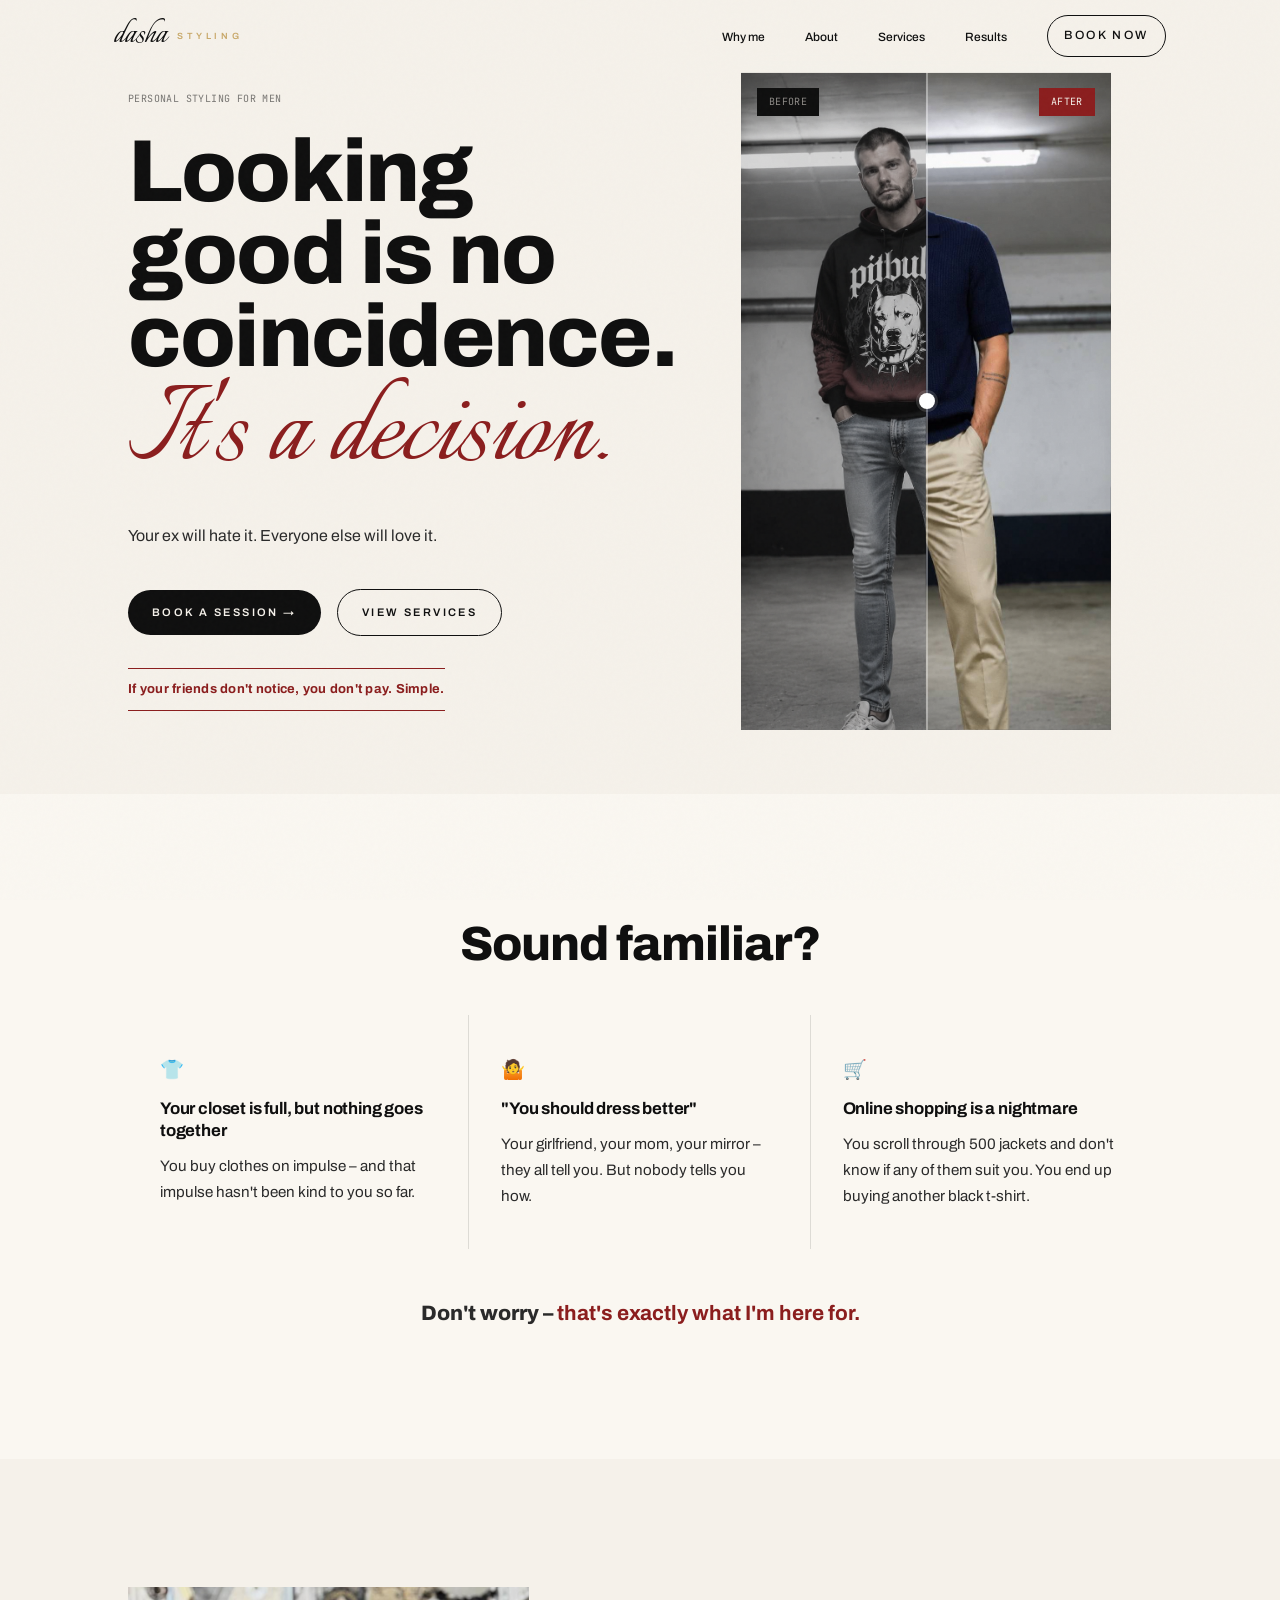
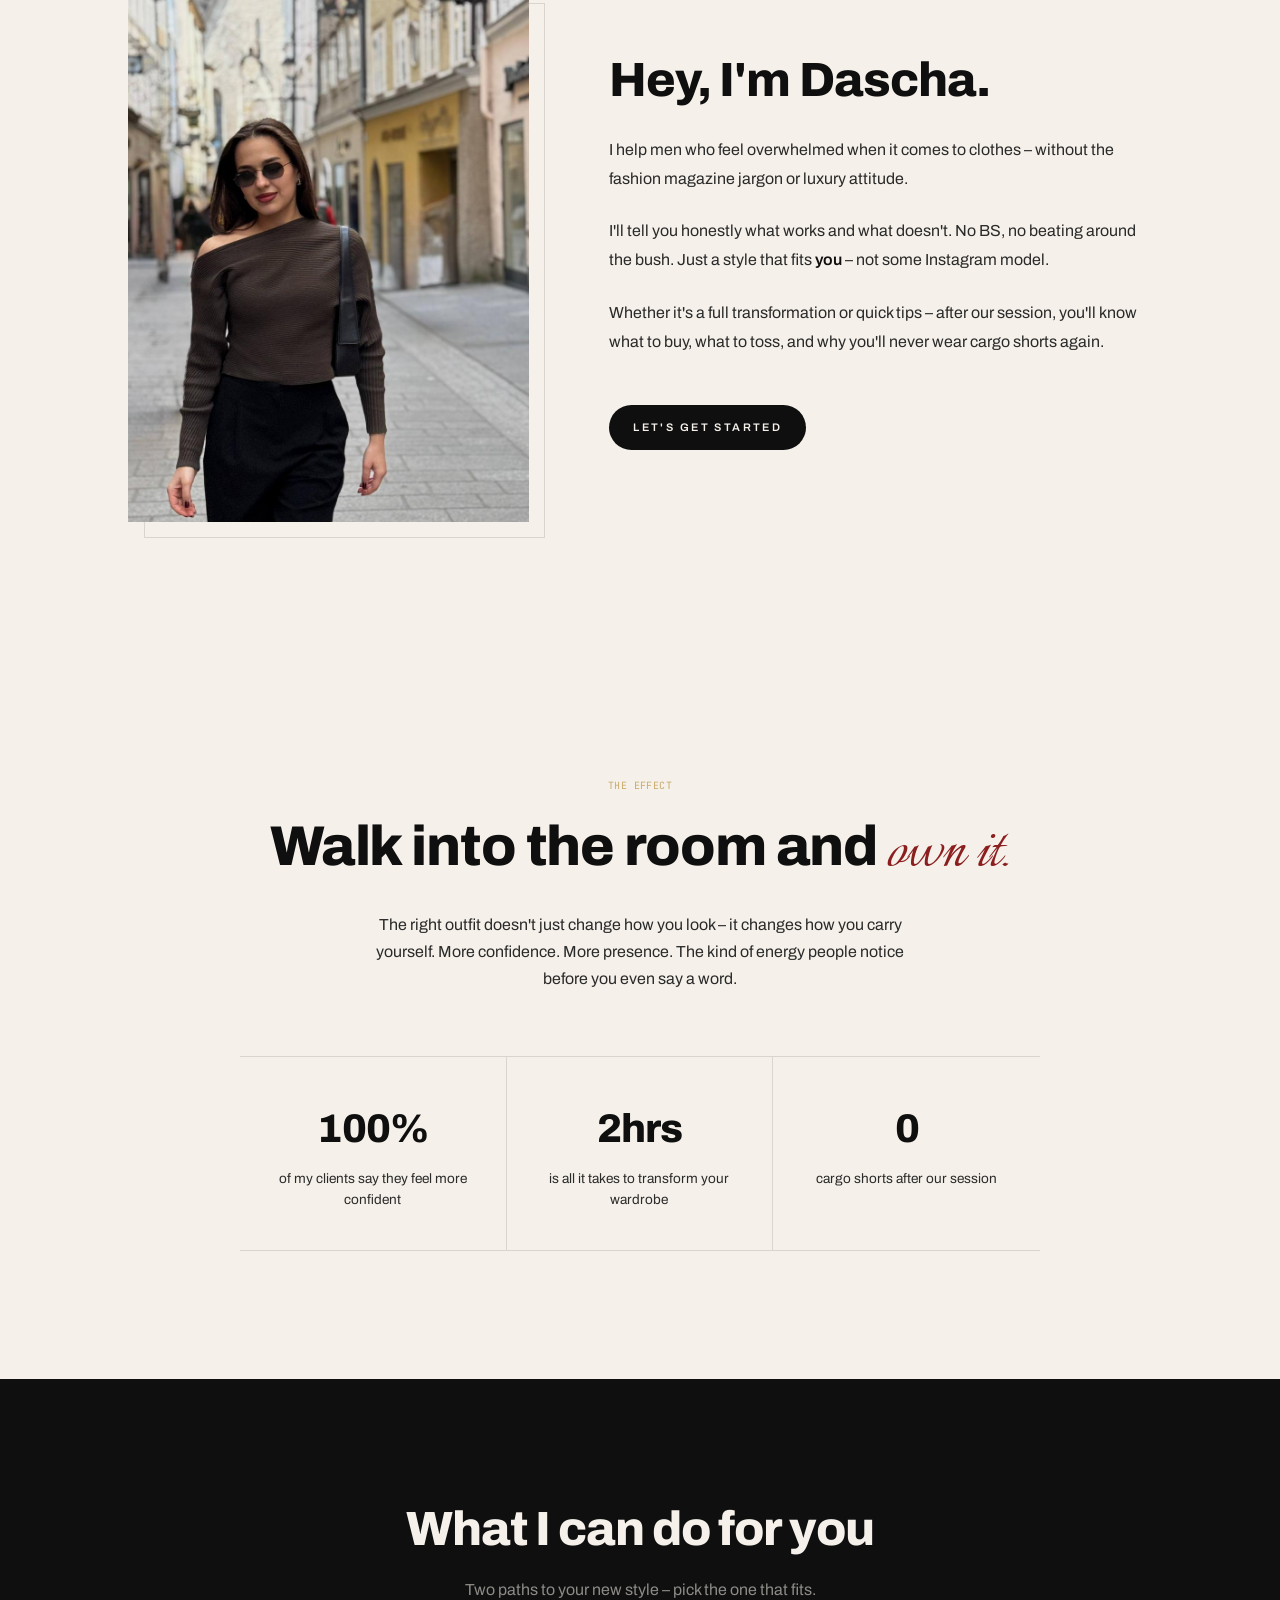
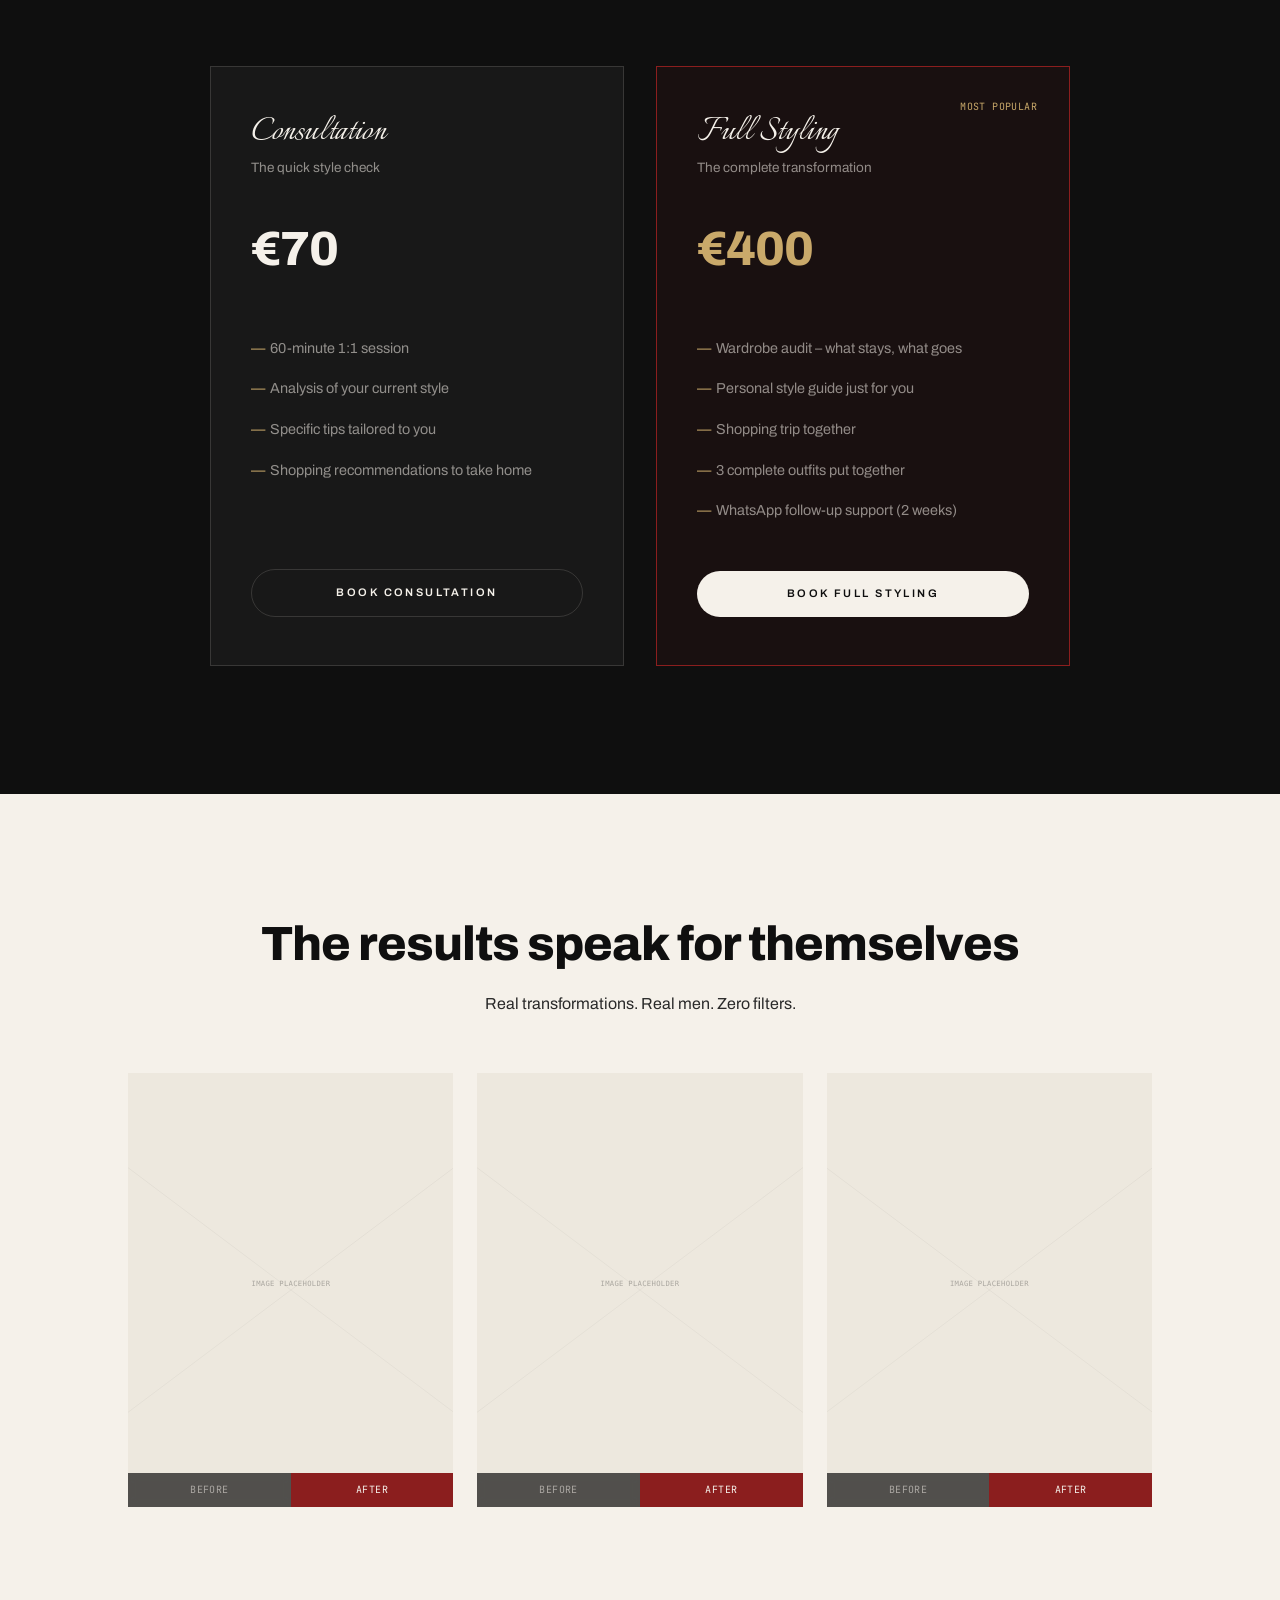
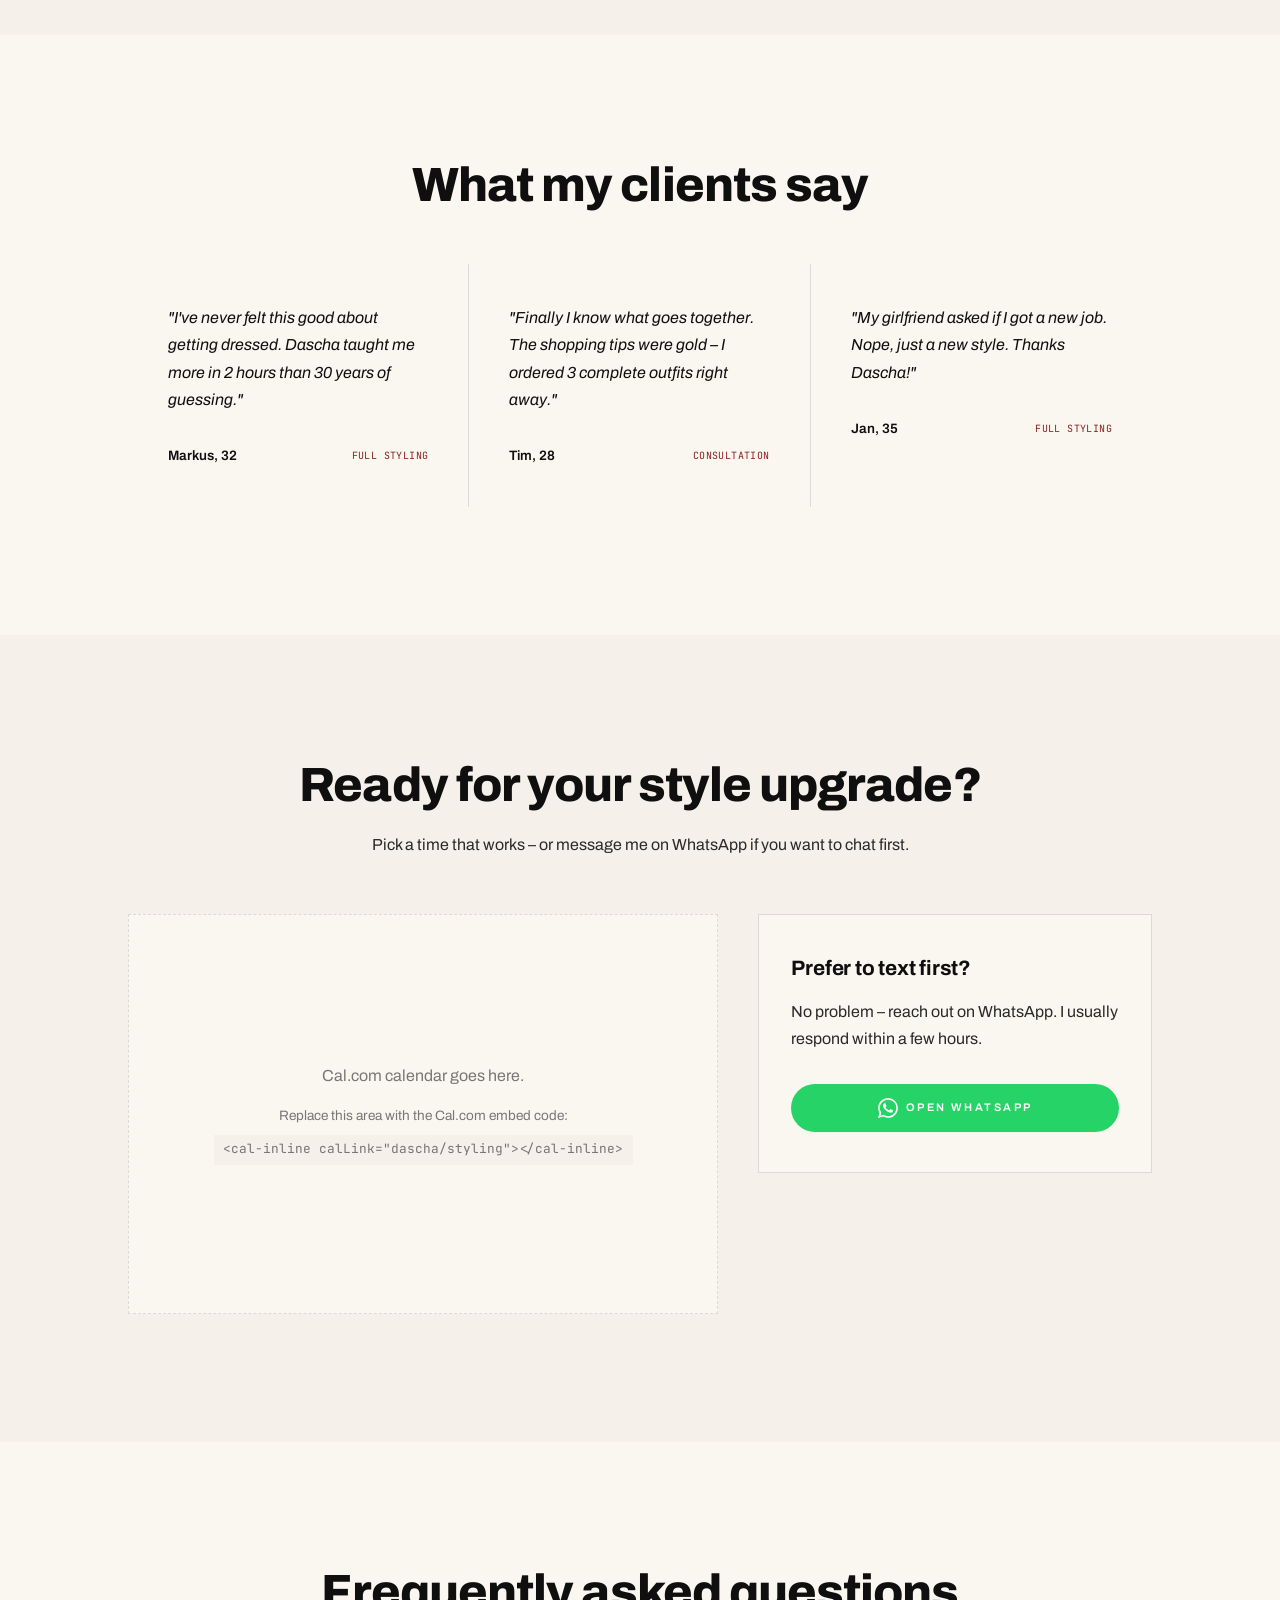
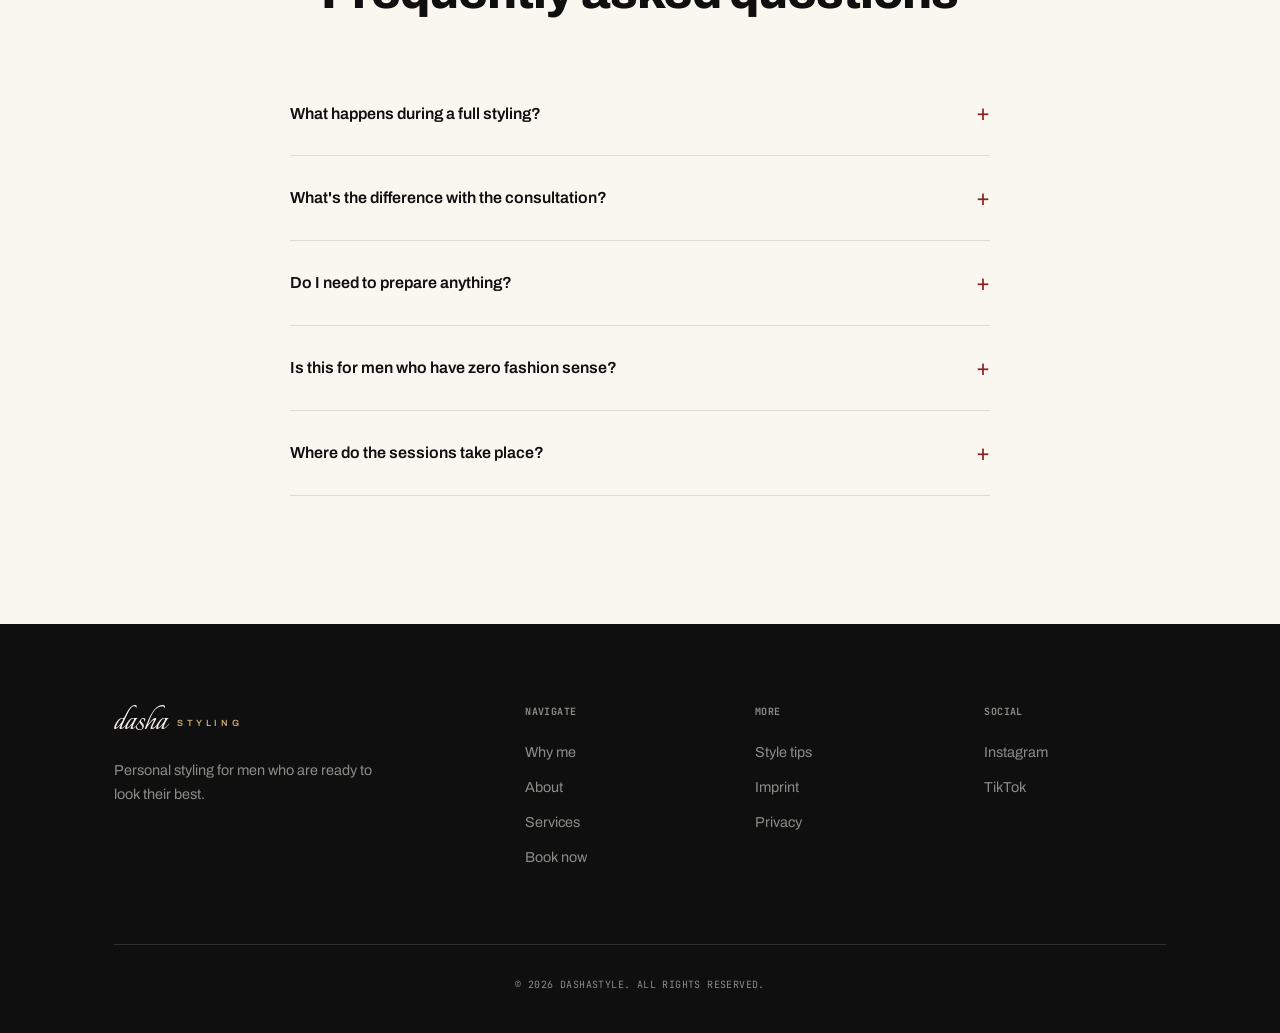
==== commit 75cc7a57: "feat: complete redesign with CI brand system and image comparison slider - Apply CI design tokens: I" ====
--- a/index.html
+++ b/index.html
@@ -44,28 +44,16 @@
           <p class="hero__guarantee">If your friends don't notice, you don't pay. Simple.</p>
         </div>
         <div class="hero__image">
-          <div class="split" id="split">
-            <!-- Right layer (After) – base -->
-            <div class="split__layer split__layer--right">
-              <img src="images/after.jpeg" alt="After: styled and confident">
-              <span class="split__label split__label--after">After</span>
-            </div>
-            <!-- Left layer (Before) – clipped -->
-            <div class="split__layer split__layer--left" id="split-left">
-              <img src="images/before.jpeg" alt="Before: no style direction">
-              <span class="split__label split__label--before">Before</span>
-            </div>
-            <!-- Divider line -->
-            <svg class="split__divider" id="split-divider" viewBox="0 0 100 100" preserveAspectRatio="none">
-              <defs>
-                <filter id="glow">
-                  <feGaussianBlur stdDeviation="1.2" result="blur"/>
-                  <feMerge><feMergeNode in="blur"/><feMergeNode in="SourceGraphic"/></feMerge>
-                </filter>
-              </defs>
-              <line class="split__line split__line--glow" x1="60" y1="0" x2="35" y2="100" filter="url(#glow)"/>
-              <line class="split__line split__line--core" x1="60" y1="0" x2="35" y2="100"/>
-            </svg>
+          <div class="compare" id="compare">
+            <img class="compare__img compare__img--before" src="images/before.jpeg" alt="Before">
+            <img class="compare__img compare__img--after" id="compare-after" src="images/after.jpeg" alt="After">
+            <div class="compare__slider" id="compare-slider">
+              <div class="compare__handle">
+                <div class="compare__handle-dot"></div>
+              </div>
+            </div>
+            <span class="compare__label compare__label--before">Before</span>
+            <span class="compare__label compare__label--after">After</span>
           </div>
         </div>
       </div>
--- a/css/style.css
+++ b/css/style.css
@@ -271,6 +271,14 @@
 .btn--nav {
   padding: 10px 16px;
   font-size: 10px;
+  background: transparent;
+  color: var(--ink);
+  border: 1.5px solid var(--ink);
+}
+
+.btn--nav:hover {
+  background: var(--ink);
+  color: var(--cream);
 }
 
 .nav__toggle {
@@ -396,122 +404,98 @@
   color: var(--muted);
 }
 
-/* ── Diagonal Split (Before / After) ── */
-
-.split {
+/* ── Image Comparison Slider ── */
+
+.compare {
   position: relative;
   width: 100%;
-  aspect-ratio: 3 / 4;
+  aspect-ratio: 9 / 16;
   overflow: hidden;
-  cursor: crosshair;
-}
-
-.split__layer {
+  cursor: ew-resize;
+  user-select: none;
+  -webkit-user-select: none;
+}
+
+.compare__img {
   position: absolute;
   inset: 0;
-}
-
-.split__layer img {
   width: 100%;
   height: 100%;
   object-fit: cover;
-  object-position: top center;
+  object-position: center 15%;
   display: block;
 }
 
-/* Left (Before) – clipped diagonally, sits on top */
-.split__layer--left {
+.compare__img--before {
+  z-index: 1;
+  filter: saturate(0.2) contrast(0.9) brightness(0.9);
+}
+
+.compare__img--after {
   z-index: 2;
-  clip-path: polygon(0% 0%, 60% 0%, 35% 100%, 0% 100%);
-  transition: clip-path 0.6s cubic-bezier(0.4, 0, 0.2, 1);
-}
-
-.split__layer--left img {
-  filter: saturate(0.25) contrast(0.9) brightness(0.95);
-  transition: filter 0.6s ease;
-}
-
-/* Right (After) – full, underneath */
-.split__layer--right {
-  z-index: 1;
-}
-
-/* Hover states: controlled via JS classes */
-.split.hover-left .split__layer--left {
-  clip-path: polygon(0% 0%, 95% 0%, 80% 100%, 0% 100%);
-}
-
-.split.hover-left .split__layer--left img {
-  filter: saturate(0.6) contrast(0.95) brightness(1);
-}
-
-.split.hover-right .split__layer--left {
-  clip-path: polygon(0% 0%, 25% 0%, 5% 100%, 0% 100%);
+  clip-path: inset(0 0 0 50%);
+}
+
+/* Slider line */
+.compare__slider {
+  position: absolute;
+  top: 0;
+  bottom: 0;
+  left: 50%;
+  width: 2px;
+  background: rgba(255,255,255,0.35);
+  backdrop-filter: blur(2px);
+  z-index: 3;
+  pointer-events: none;
+  display: flex;
+  align-items: center;
+  justify-content: center;
+}
+
+/* Handle dot */
+.compare__handle {
+  position: absolute;
+  top: 50%;
+  left: 50%;
+  transform: translate(-50%, -50%);
+}
+
+.compare__handle-dot {
+  width: 16px;
+  height: 16px;
+  border-radius: 50%;
+  background: #fff;
+  box-shadow: 0 0 12px rgba(0,0,0,0.3), 0 0 0 3px rgba(255,255,255,0.15);
 }
 
 /* Labels */
-.split__label {
+.compare__label {
   position: absolute;
-  z-index: 5;
+  z-index: 4;
   font-family: var(--f-mono);
   font-size: 10px;
   letter-spacing: 0.04em;
   text-transform: uppercase;
-  padding: 8px 14px;
+  padding: 6px 12px;
   pointer-events: none;
-  transition: opacity 0.4s ease;
-}
-
-.split__label--before {
-  top: 20px;
-  left: 20px;
+}
+
+.compare__label--before {
+  top: 16px;
+  left: 16px;
   background: var(--ink);
   color: var(--muted-on-dark);
 }
 
-.split__label--after {
-  bottom: 20px;
-  right: 20px;
+.compare__label--after {
+  top: 16px;
+  right: 16px;
   background: var(--bordeaux);
   color: var(--cream);
 }
 
-/* Divider SVG */
-.split__divider {
-  position: absolute;
-  inset: 0;
-  z-index: 3;
-  width: 100%;
-  height: 100%;
-  pointer-events: none;
-  transition: opacity 0.3s ease;
-}
-
-.split__line--glow {
-  stroke: var(--cognac);
-  stroke-width: 3;
-  vector-effect: non-scaling-stroke;
-  opacity: 0.5;
-}
-
-.split__line--core {
-  stroke: rgba(255,255,255,0.85);
-  stroke-width: 1;
-  vector-effect: non-scaling-stroke;
-}
-
-/* Animate the glow */
-@keyframes glow-pulse {
-  0%, 100% { opacity: 0.4; }
-  50% { opacity: 0.7; }
-}
-
-.split__line--glow {
-  animation: glow-pulse 2.5s ease-in-out infinite;
-}
-
 @media (max-width: 768px) {
-  .split {
+  .compare {
     max-width: 360px;
     margin: 0 auto;
   }
